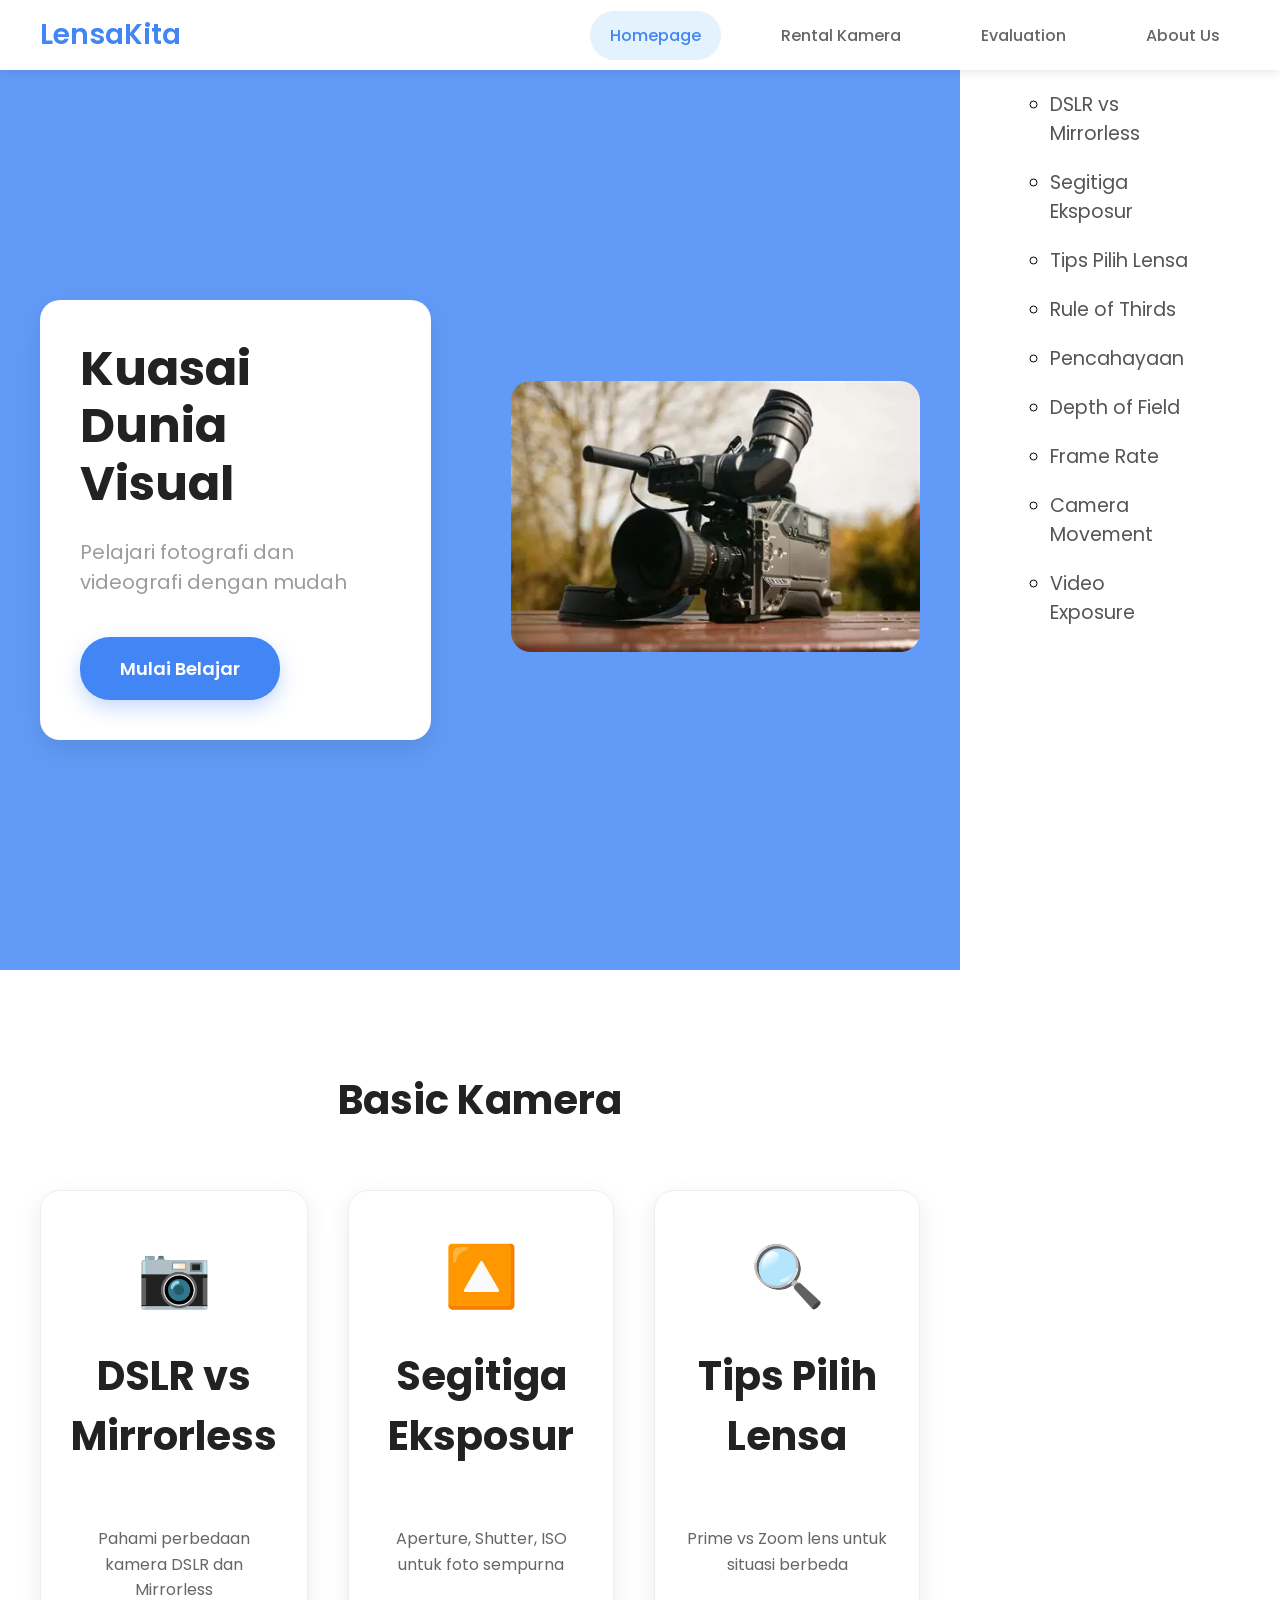
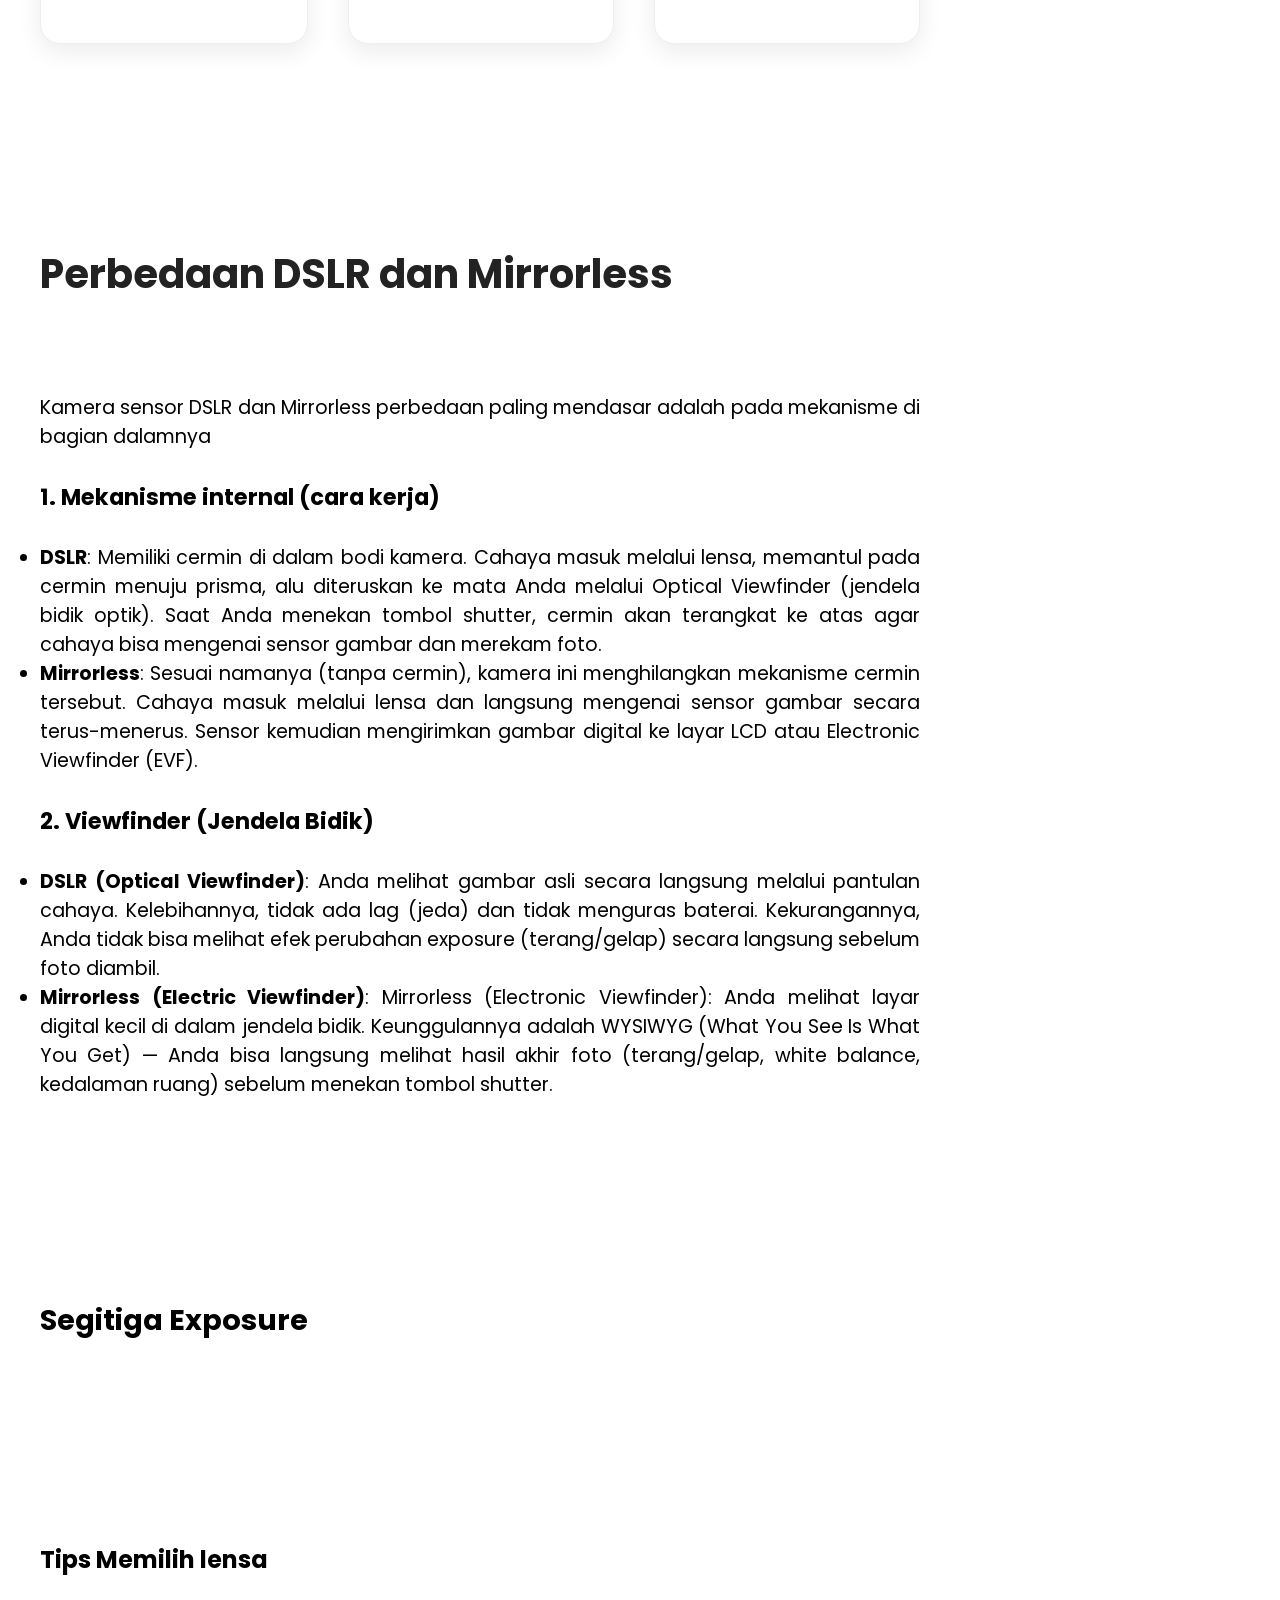
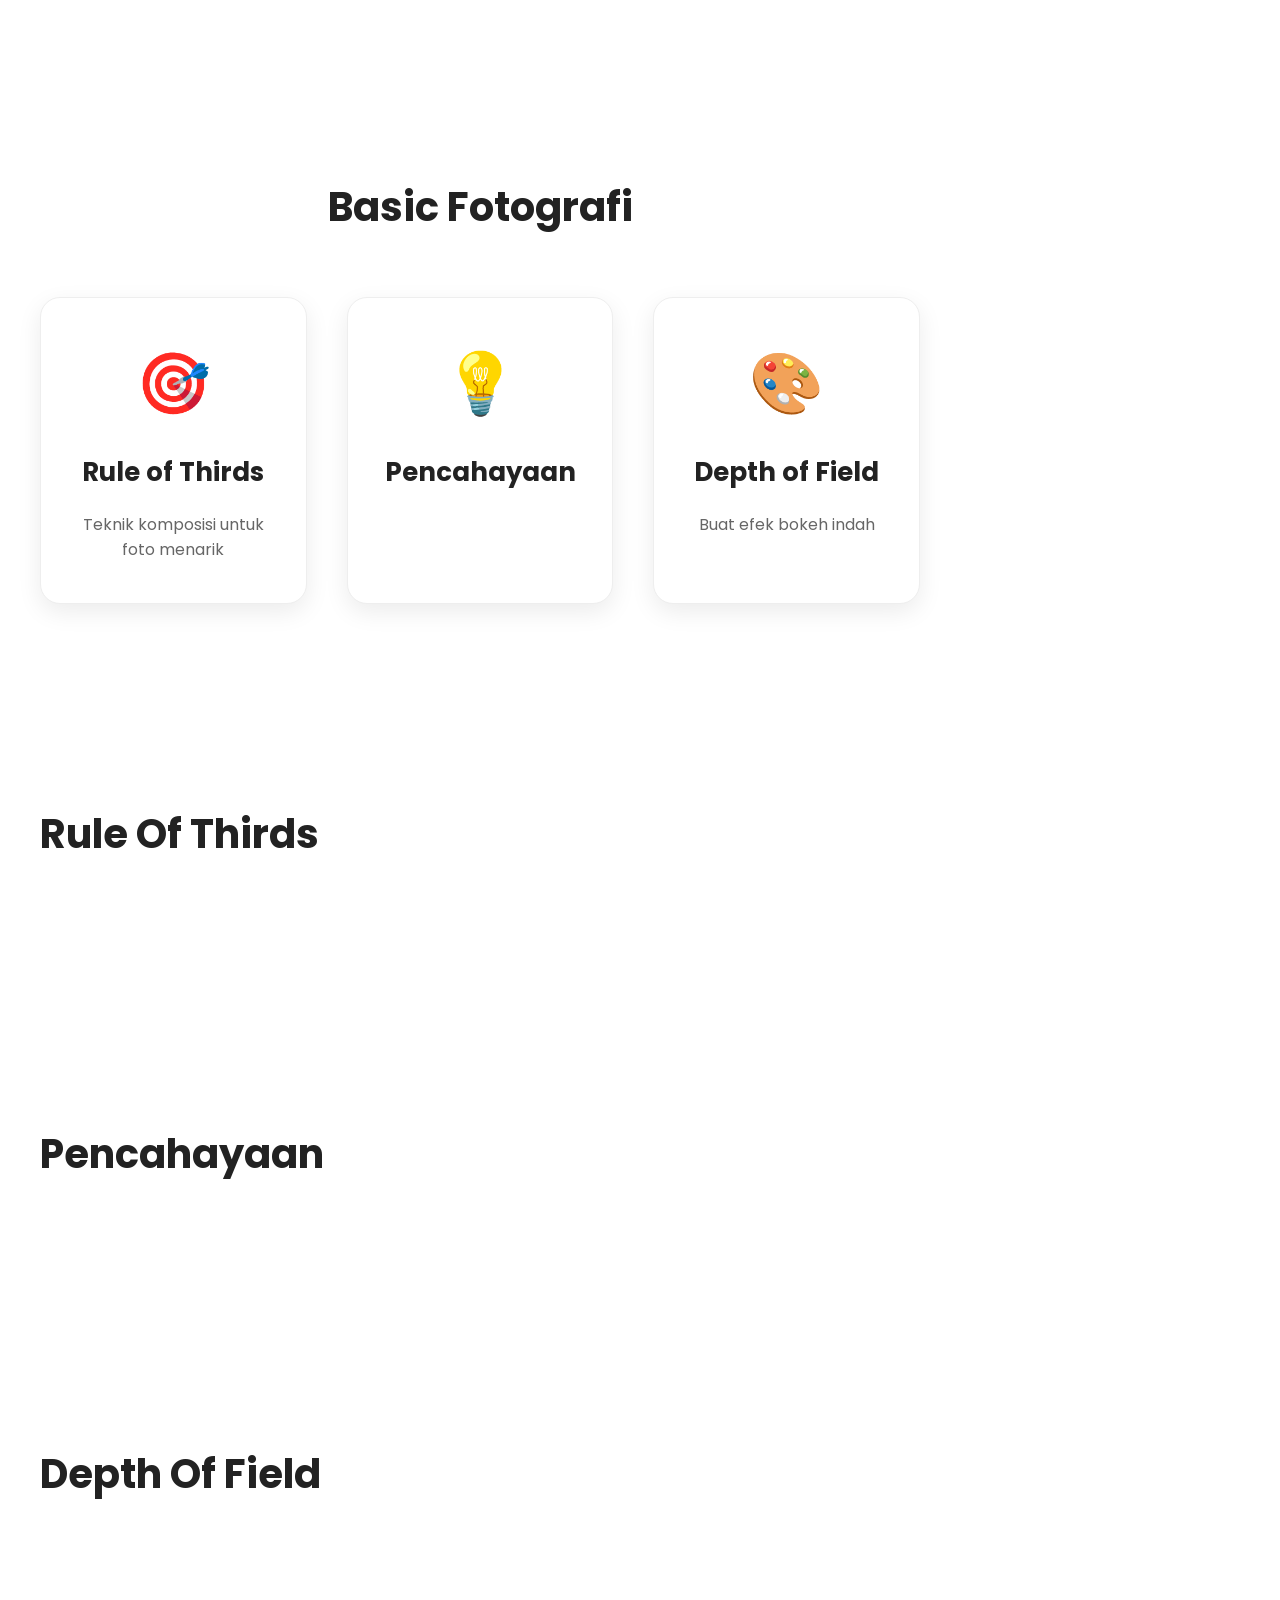
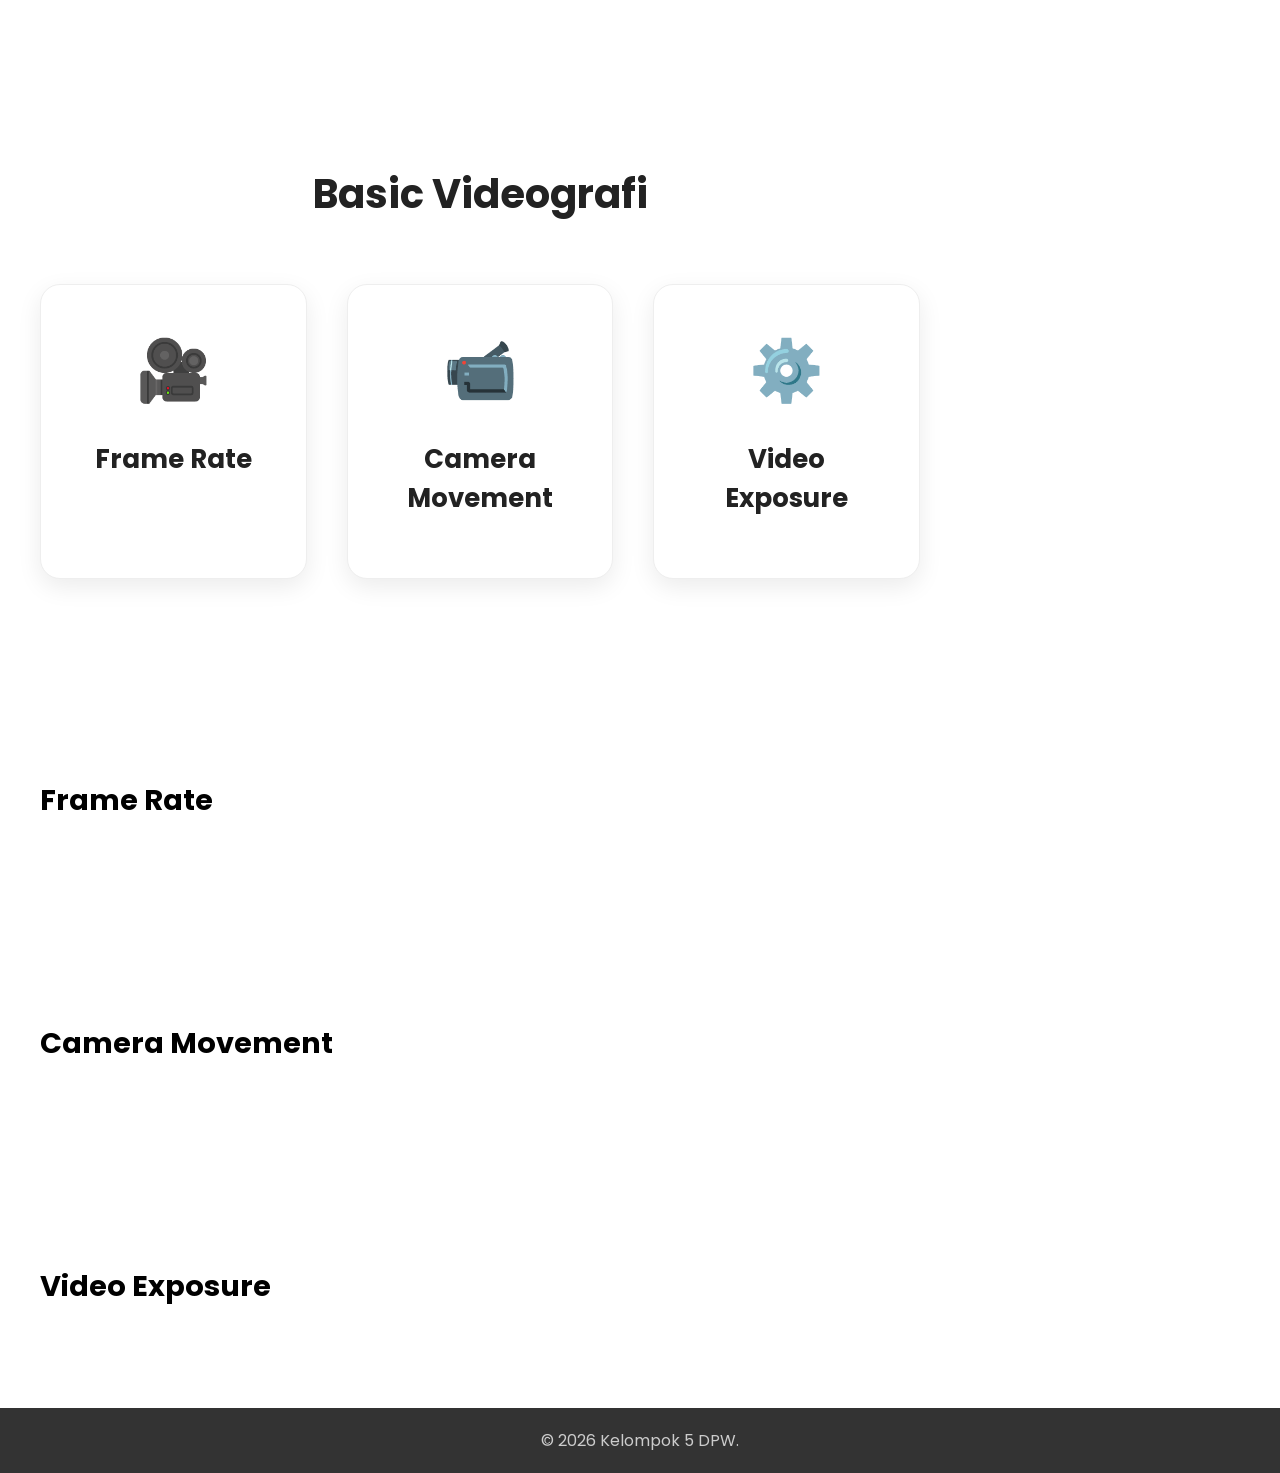
==== index.html @ 114342ab "(add)halaman 2 dan (style)pada halaman 3" ====
<!doctype html>
<html lang="id">
  <head>
    <meta charset="UTF-8" />
    <meta name="viewport" content="width=device-width, initial-scale=1.0" />
    <title>Visual Academy</title>
    <link rel="stylesheet" href="halaman 1.css" />
    <link
      href="https://fonts.googleapis.com/css2?family=Poppins:wght@300;400;500;600&display=swap"
      rel="stylesheet"
    />
  </head>
  <body>
    <!-- header dan menu -->
    <header class="headermenu">
      <div class="container">
        <div class="logo">LensaKita</div>
        <nav class="nav">
          <a href="index.html" class="nav-link active">Homepage</a>
          <a href="rentalpage.html" class="nav-link">Rental Kamera</a>
          <a href="evalpage.html" class="nav-link">Evaluation</a>
          <a href="aboutus.html" class="nav-link">About Us</a>
        </nav>
      </div>
    </header>

    <!-- sidebar section -->
    <div class="sidebar-fixed">
      <ul class="sidebar-links">
        <li><a href="#penjelasan1">DSLR vs Mirrorless</a></li>
        <li><a href="#penjelasan2">Segitiga Eksposur</a></li>
        <li><a href="#penjelasan3">Tips Pilih Lensa</a></li>
        <li><a href="#penjelasan4">Rule of Thirds</a></li>
        <li><a href="#penjelasan5">Pencahayaan</a></li>
        <li><a href="#penjelasan6">Depth of Field</a></li>
        <li><a href="#penjelasan7">Frame Rate</a></li>
        <li><a href="#penjelasan8">Camera Movement</a></li>
        <li><a href="#penjelasan9">Video Exposure</a></li>
      </ul>
    </div>
    <div class="wrapper">
      
      <!-- judul Section -->
      <section class="judul light-bg">
        <div class="container">
          <div class="judul-box">
            <h1>Kuasai Dunia Visual</h1>
            <p>Pelajari fotografi dan videografi dengan mudah</p>
            <a href="#" class="button">Mulai Belajar</a>
          </div>
          <div class="judul-image">
            <img
              src="./assets/camera1.png"
              alt="Ilustastrasi Kamera LensaKita"
            />
          </div>
        </div>
      </section>

      <!-- section content kamera -->
      <section class="content">
        <div class="container">
          <h2>Basic Kamera</h2>
          <div class="cards">
            <a href="#penjelasan1" class="card card-link">
              <div class="icon">📷</div>
              <h2>DSLR vs Mirrorless</h2>
              <p>Pahami perbedaan kamera DSLR dan Mirrorless</p>
            </a>
            <a href="#penjelasan2" class="card card-link">
              <div class="icon">🔼</div>
              <h2>Segitiga Eksposur</h2>
              <p>Aperture, Shutter, ISO untuk foto sempurna</p>
            </a>
            <a href="#penjelasan3" class="card card-link">
              <div class="icon">🔍</div>
              <h2>Tips Pilih Lensa</h2>
              <p>Prime vs Zoom lens untuk situasi berbeda</p>
            </a>
          </div>
        </div>
      </section>

      <!-- section content penjelasan basic kamera -->
      <section id="penjelasan1" class="content">
        <div class="container">
          <div class="explain">
            <h2>Perbedaan DSLR dan Mirrorless</h2>
            <br />
            <p>
              Kamera sensor DSLR dan Mirrorless perbedaan paling mendasar adalah
              pada mekanisme di bagian dalamnya
            </p>
            <br />
            <h3>1. Mekanisme internal (cara kerja)</h3>
            <br />
            <ul>
              <li>
                <b>DSLR</b>: Memiliki cermin di dalam bodi kamera. Cahaya masuk
                melalui lensa, memantul pada cermin menuju prisma, alu
                diteruskan ke mata Anda melalui Optical Viewfinder (jendela
                bidik optik). Saat Anda menekan tombol shutter, cermin akan
                terangkat ke atas agar cahaya bisa mengenai sensor gambar dan
                merekam foto.
              </li>
              <li>
                <b>Mirrorless</b>: Sesuai namanya (tanpa cermin), kamera ini
                menghilangkan mekanisme cermin tersebut. Cahaya masuk melalui
                lensa dan langsung mengenai sensor gambar secara terus-menerus.
                Sensor kemudian mengirimkan gambar digital ke layar LCD atau
                Electronic Viewfinder (EVF).
              </li>
            </ul>
            <br />
            <h3>2. Viewfinder (Jendela Bidik)</h3>
            <br />
            <ul>
              <li>
                <b>DSLR (Optical Viewfinder)</b>: Anda melihat gambar asli
                secara langsung melalui pantulan cahaya. Kelebihannya, tidak ada
                lag (jeda) dan tidak menguras baterai. Kekurangannya, Anda tidak
                bisa melihat efek perubahan exposure (terang/gelap) secara
                langsung sebelum foto diambil.
              </li>
              <li>
                <b>Mirrorless (Electric Viewfinder)</b>: Mirrorless (Electronic
                Viewfinder): Anda melihat layar digital kecil di dalam jendela
                bidik. Keunggulannya adalah WYSIWYG (What You See Is What You
                Get) — Anda bisa langsung melihat hasil akhir foto
                (terang/gelap, white balance, kedalaman ruang) sebelum menekan
                tombol shutter.
              </li>
            </ul>
          </div>
        </div>
      </section>

      <!-- section content penjelasan segitiga exposure -->
      <section id="penjelasan2" class="content">
        <div class="container">
          <div class="explain">
            <h1>Segitiga Exposure</h1>
          </div>
        </div>
      </section>

      <!-- section content tips memilih lensa -->
      <section id="penjelasan3" class="content">
        <div class="container">
          <h1>Tips Memilih lensa</h1>
        </div>
      </section>

      <!-- Fotografi Section -->
      <section class="content ligth-bg">
        <div class="container">
          <h2>Basic Fotografi</h2>
          <div class="cards">
            <a href="#penjelasan4" class="card card-link">
              <div class="icon">🎯</div>
              <h3>Rule of Thirds</h3>
              <p>Teknik komposisi untuk foto menarik</p>
            </a>
            <a href="#penjelasan5" class="card card-link">
              <div class="icon">💡</div>
              <h3>Pencahayaan</h3>
              <p></p>
            </a>
            <a href="#penjelasan6" class="card card-link">
              <div class="icon">🎨</div>
              <h3>Depth of Field</h3>
              <p>Buat efek bokeh indah</p>
            </a>
          </div>
        </div>
      </section>

      <!-- Penjalasan basic fotografi -->
      <section id="penjelasan4" class="content">
        <div class="container">
          <div class="explain">
            <h2>Rule Of Thirds</h2>
          </div>
        </div>
      </section>

      <section id="penjelasan5" class="content">
        <div class="container">
          <div class="explain">
            <h2>Pencahayaan</h2>
          </div>
        </div>
      </section>

      <section id="penjelasan6" class="content">
        <div class="container">
          <div class="explain">
            <h2>Depth Of Field</h2>
          </div>
        </div>
      </section>

      <!-- section content videografi -->
      <section class="content">
        <div class="container">
          <h2>Basic Videografi</h2>
          <div class="cards">
            <a href="#penjelasan7" class="card card-link">
              <div class="icon">🎥</div>
              <h3>Frame Rate</h3>
            </a>
            <a href="#penjelasan8" class="card card-link">
              <div class="icon">📹</div>
              <h3>Camera Movement</h3>
            </a>
            <a href="#penjelasan9" class="card card-link">
              <div class="icon">⚙️</div>
              <h3>Video Exposure</h3>
            </a>
          </div>
        </div>
      </section>

      <!-- section content penjelasan basic videografi -->
      <section id="penjelasan7" class="content">
        <div class="container">
          <div class="explain">
            <h1>Frame Rate</h1>
          </div>
        </div>
      </section>

      <section id="penjelasan8" class="content">
        <div class="container">
          <div class="explain">
            <h1>Camera Movement</h1>
          </div>
        </div>
      </section>

      <section id="penjelasan9" class="content">
        <div class="container">
          <div class="explain">
            <h1>Video Exposure</h1>
          </div>
        </div>
      </section>
    </div>

    <!-- Footer -->
    <footer class="footer">
      <div class="container">
        <p>© 2026 Kelompok 5 DPW.</p>
      </div>
    </footer>
    <script src="script.js"></script>
  </body>
</html>
---- halaman 1.css ----
/* Reset Dasar */
* {
  margin: 0;
  padding: 0;
  box-sizing: border-box;
}

html {
  scroll-behavior: smooth;
}

body {
  font-family: "Poppins", sans-serif;
}

.wrapper {
  width: 75%;
  margin-top: 70px;
}

/* Container - FIXED 1200px */
.container {
  margin: 0 auto;
  padding: 0 40px;
}

.light-bg {
  background-color: #629bf7;
}

/* Header */
.headermenu {
  background: white;
  box-shadow: 0 2px 10px rgba(0, 0, 0, 0.1);
  position: fixed;
  width: 100%;
  top: 0;
  z-index: 100;
}

.headermenu .container {
  display: flex;
  justify-content: space-between;
  align-items: center;
  padding: 20px 40px;
  height: 70px;
}

.logo {
  font-size: 28px;
  font-weight: 600;
  color: #4285f4;
}

.nav {
  display: flex;
  gap: 40px;
}

.nav-link {
  text-decoration: none;
  color: #666;
  font-weight: 500;
  padding: 12px 20px;
  border-radius: 25px;
  font-size: 16px;
}

.nav-link:hover,
.nav-link.active {
  background: #e3f2fd;
  color: #4285f4;
}

/* Sidebar Section */
.sidebar-fixed {
  position: fixed; /* Kunci utama: tidak bergerak saat scroll */
  width: 25%;
  right: 0px;
  top: 0px;
  background: #ffffff;
  padding: 90px;
  /* z-index: 999; Agar selalu berada di atas konten lain */
}

.sidebar-links {
  list-style: circle;
  padding: 0;
  margin: right;
}

.sidebar-links li {
  margin-bottom: 20px;
  font-size: larger;
  text-align: left;
}

.sidebar-links a {
  text-decoration: none;
  color: #555;
  transition: all 0.3s ease;
  display: block;
}

.sidebar-links a:hover {
  color: #007bff; /* Warna berubah saat kursor di atasnya */
  transform: translateX(5px); /* Sedikit bergeser ke kanan saat di-hover */
}
S

/* Hero Section */
.judul {
  padding: 120px 0 100px;
  background: #e8f4fd;
  display: flex;
  align-items: center;
  height: 100vh;
}

.judul-image img {
  width: 100%;
  height: 100%;
  object-fit: cover;
  border-radius: 20px;
}

.judul .container {
  display: flex;
  gap: 80px;
  align-items: center;
  height: 100vh;
}

.judul-box {
  width: 50%;
  padding: 40px;
  background: white;
  border-radius: 20px;
  box-shadow: 0 10px 30px rgba(0, 0, 0, 0.1);
}

.judul-box h1 {
  font-size: 48px;
  margin-bottom: 25px;
  color: #222;
  line-height: 1.2;
}

.judul-box p {
  font-size: 20px;
  margin-bottom: 40px;
  color: #a09b9b;
}

.button {
  display: inline-block;
  background: #4285f4;
  color: white;
  padding: 18px 40px;
  text-decoration: none;
  border-radius: 30px;
  font-weight: 600;
  font-size: 18px;
  box-shadow: 0 8px 20px rgba(66, 133, 244, 0.3);
  transition: all 0.3s;
}

.button:hover {
  /* transform: translateY(-3px); */
  box-shadow: 0 12px 30px rgba(66, 133, 244, 0.4);
}

/* Sections */
.content {
  padding: 100px 0;
}

.content h2 {
  text-align: center;
  font-size: 40px;
  margin-bottom: 60px;
  color: #222;
}

/* Cards - Fixed 3 Columns */
.cards {
  display: flex;
  gap: 40px;
  justify-content: center;
}

.card {
  flex: 1;
  max-width: 350px;
  background: white;
  padding: 40px 30px;
  border-radius: 20px;
  text-align: center;
  box-shadow: 0 8px 25px rgba(0, 0, 0, 0.08);
  transition:
    all 0,
    3s;
  border: 1px solid #eee;
}

.card-link {
  text-decoration: none;
  color: inherit;
  display: block;
}

.explain {
  font-size: larger;
  text-align: justify;
}

.explain h2 {
  text-align: left;
}

.card:hover {
  transform: translateY(-15px);
  box-shadow: 0 20px 50px rgba(0, 0, 0, 0.15);
}

.icon {
  font-size: 60px;
  margin-bottom: 25px;
}

.card h3 {
  font-size: 26px;
  margin-bottom: 20px;
  color: #222;
}

.card p {
  color: #666;
  font-size: 16px;
  line-height: 1.6;
}

/* Footer */
.footer {
  position: relative;
  background: #333;
  color: white;
  text-align: center;
  padding: 20px 0;
  z-index: 1100;
}

.footer p {
  font-size: 16px;
  color: #ccc;
}

/* Section Content Evaluasi */
/* Untuk mengatur container eval */
div.content-eval {
  box-shadow: 0 10px 18px rgba(0, 0, 0, 0.5);
  padding: 50px;
}
/* Untuk mengatur h1 */
div.content-eval h1 {
  text-align: center;
  font-weight: bold;
  font-size: 50px;
  margin-bottom: 50px;
}
/* Untuk mengatur table */
div.content-eval table {
  box-shadow: 0 10px 18px rgba(0, 0, 0, 0.5);
  width: 100%;
  border-collapse: collapse;
  border: 1px solid orange;
  text-align: center;
  margin-bottom: 20px;
}
/* Untuk mengatur th td table */
div.content-eval th,
td {
  border: 5px solid #000000;
  padding: 10px;
}
/* Untuk mengatur th table */
div.content-eval th {
  background-color: #b4b4b3;
}

/* rental */
.content-form {
  background-color: #ffffff; /* Kotak Form Putih */
  padding: 40px 50px;
  border-radius: 10px;
  box-shadow: 0 4px 15px rgba(0, 0, 0, 0.08); /* Efek bayangan kotak */
  margin: 0 auto 30px auto;
  width: 80%;
}

.headForm {
  font-size: 22px;
  font-weight: 700;
  margin-bottom: 30px;
  text-align: center;
  color: #000;
}

.input-section {
  margin-bottom: 20px;
  display: flex;
  flex-direction: column; /* Label di atas, Input di bawah */
}

.label-section {
  font-size: 16px;
  margin-bottom: 8px;
  color: #333;
}

.required-color {
  color: red; /* Bintang merah */
}

.input-box,
.selector {
  width: 100%;
  padding: 12px 15px;
  font-size: 15px;
  border: 1px solid #999;
  border-radius: 5px;
  box-sizing: border-box;
  font-family: "Poppins", sans-serif;
  outline: none;
}

.input-box:focus,
.selector:focus {
  border-color: #007bff;
}

.radio-group {
  display: flex;
  gap: 20px;
  align-items: center;
  margin-top: 5px;
}

.radio-group label {
  font-size: 15px;
  color: #333;
}

#submit-button {
  width: 100%;
  padding: 15px;
  background-color: #ffffff;
  color: #000;
  border: 1px solid #999;
  font-size: 16px;
  font-weight: 600;
  border-radius: 5px;
  cursor: pointer;
  margin-top: 10px;
  transition: 0.3s;
}

#submit-button:hover {
  background-color: #f0f0f0;
}

.error-message {
  font-size: 13px;
  margin-top: 5px;
  margin-bottom: 0;
}

.hide {
  display: none;
}

/* Section Content About Us */
    /* Layout container content-aboutus */
    div.content-aboutus {
        /* width: 200%;
        max-width: 700px;
        background-color: white;
        box-shadow: 0 10px 18px rgba(0, 0, 0, 0.5);
        margin: 0 50px auto;
        background-color: #ffffff; /* Kotak Form Putih */
        border-radius: 10px;
        box-shadow: 0 4px 15px rgba(0, 0, 0, 0.08); /* Efek bayangan kotak */
        margin: 0 50px 0;
        width: 200%;
        padding: 32px 24px;
        max-width: 870px;
    }
    /* Untuk mengatur h1 pada content-aboutus */
    div.content-aboutus h1 {
        font-weight: bold;
        font-size: 50px;
        margin-bottom: 50px;
    }
    /* Untuk mengatur h2 pada content-aboutus */
    div.content-aboutus h2 {
        margin-top: 50px;
    }


    /* Identitas Mahasiswa */
        /* Untuk mengatur ul pada content-aboutus */
        div.content-aboutus ul {
            list-style-type: none;
        }
        /* Untuk mengatur h1 pada content-aboutus */
        div.content-aboutus li {
            background: #e4e4e4;
            margin: 15px;
            padding: 10px;
            border-radius: 10px;
            box-shadow: 0 10px 18px rgba(0, 0, 0, 0.5);
            padding: 20px;
        }


    /* Pembagian Pengerjaan */
        /* Untuk mengatur table pada content-aboutus */
        div.content-aboutus table {
            width: 100%;
            border-collapse: collapse;
            margin-top: 20px;
            box-shadow: 0 10px 18px rgba(0, 0, 0, 0.5);
            padding: 20px;
        }
        /* Untuk mengatur th, td pada content-aboutus */
        div.content-aboutus th, td {
            border: 5px solid #76ABAE;
            padding: 10px;
        }
        /* Untuk mengatur th pada content-aboutus */
        div.content-aboutus th {
            background-color: #B4B4B3;
            text-align: center;
        }
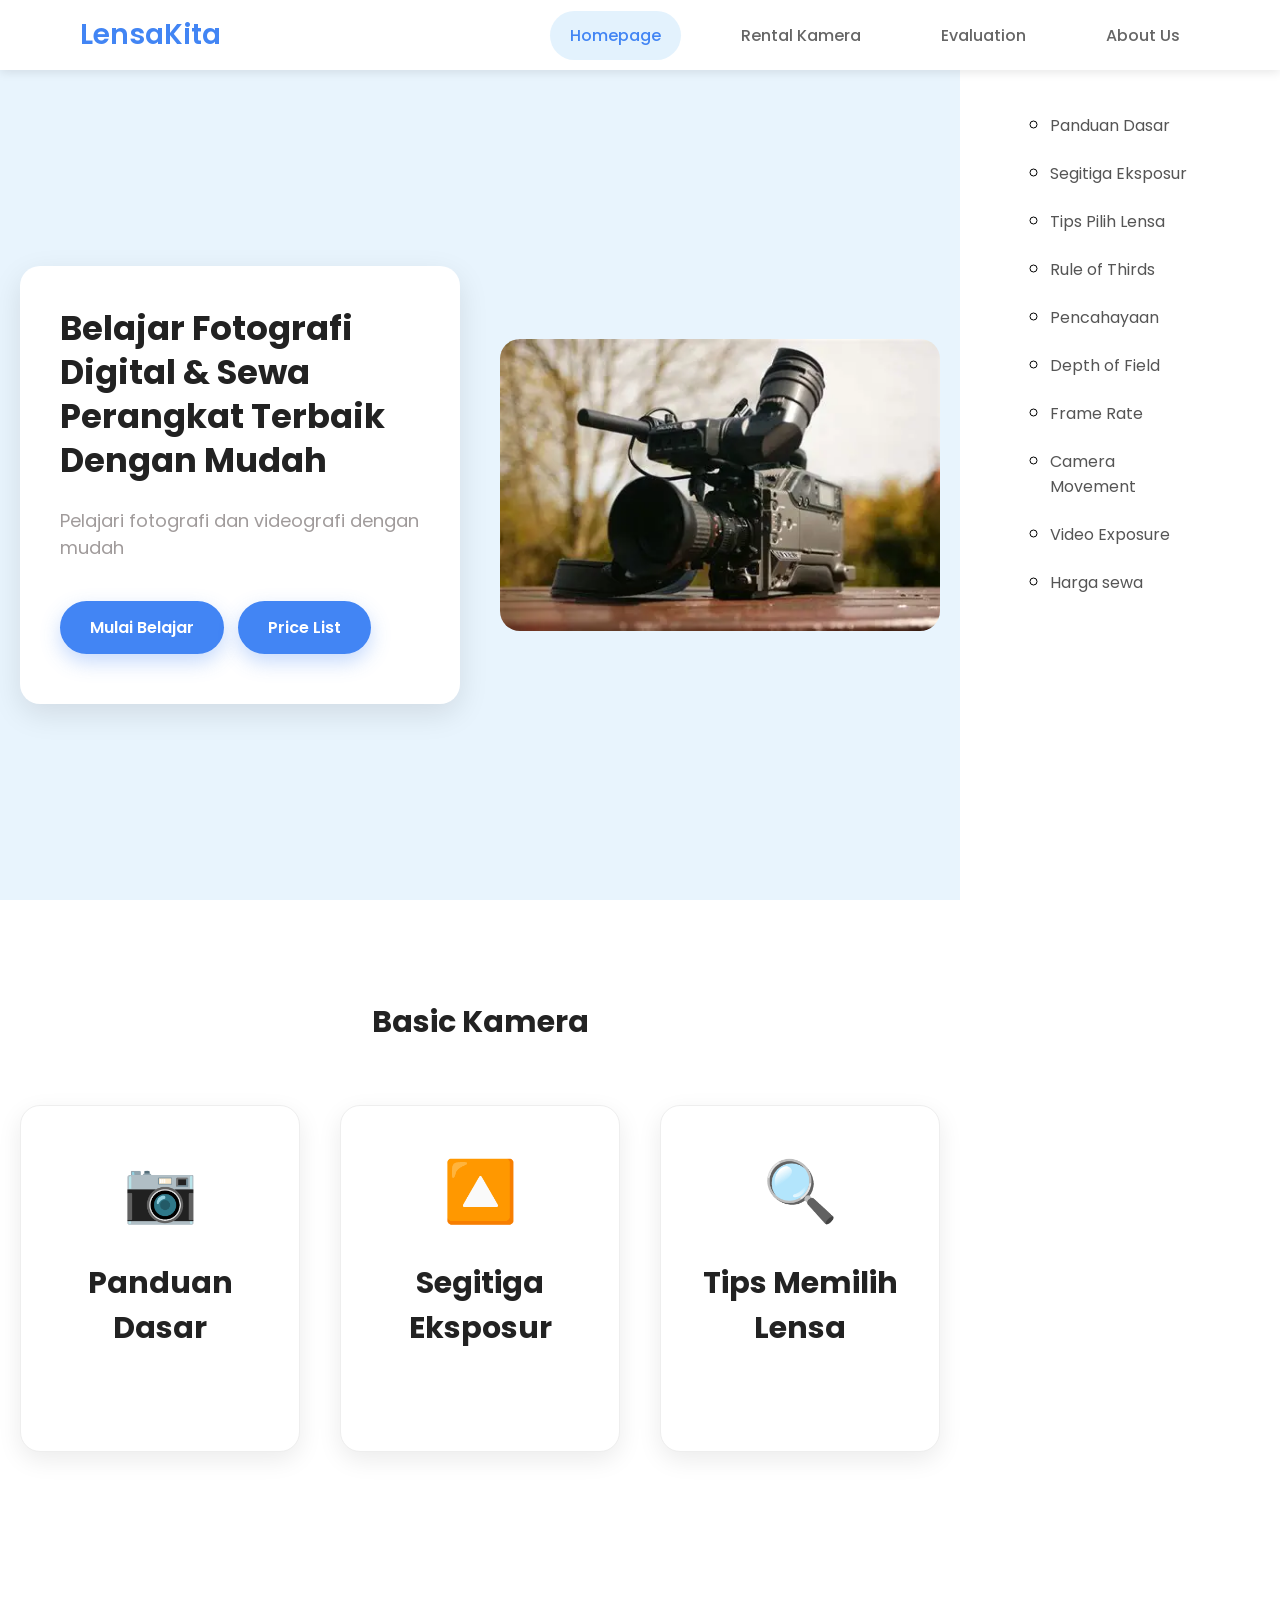
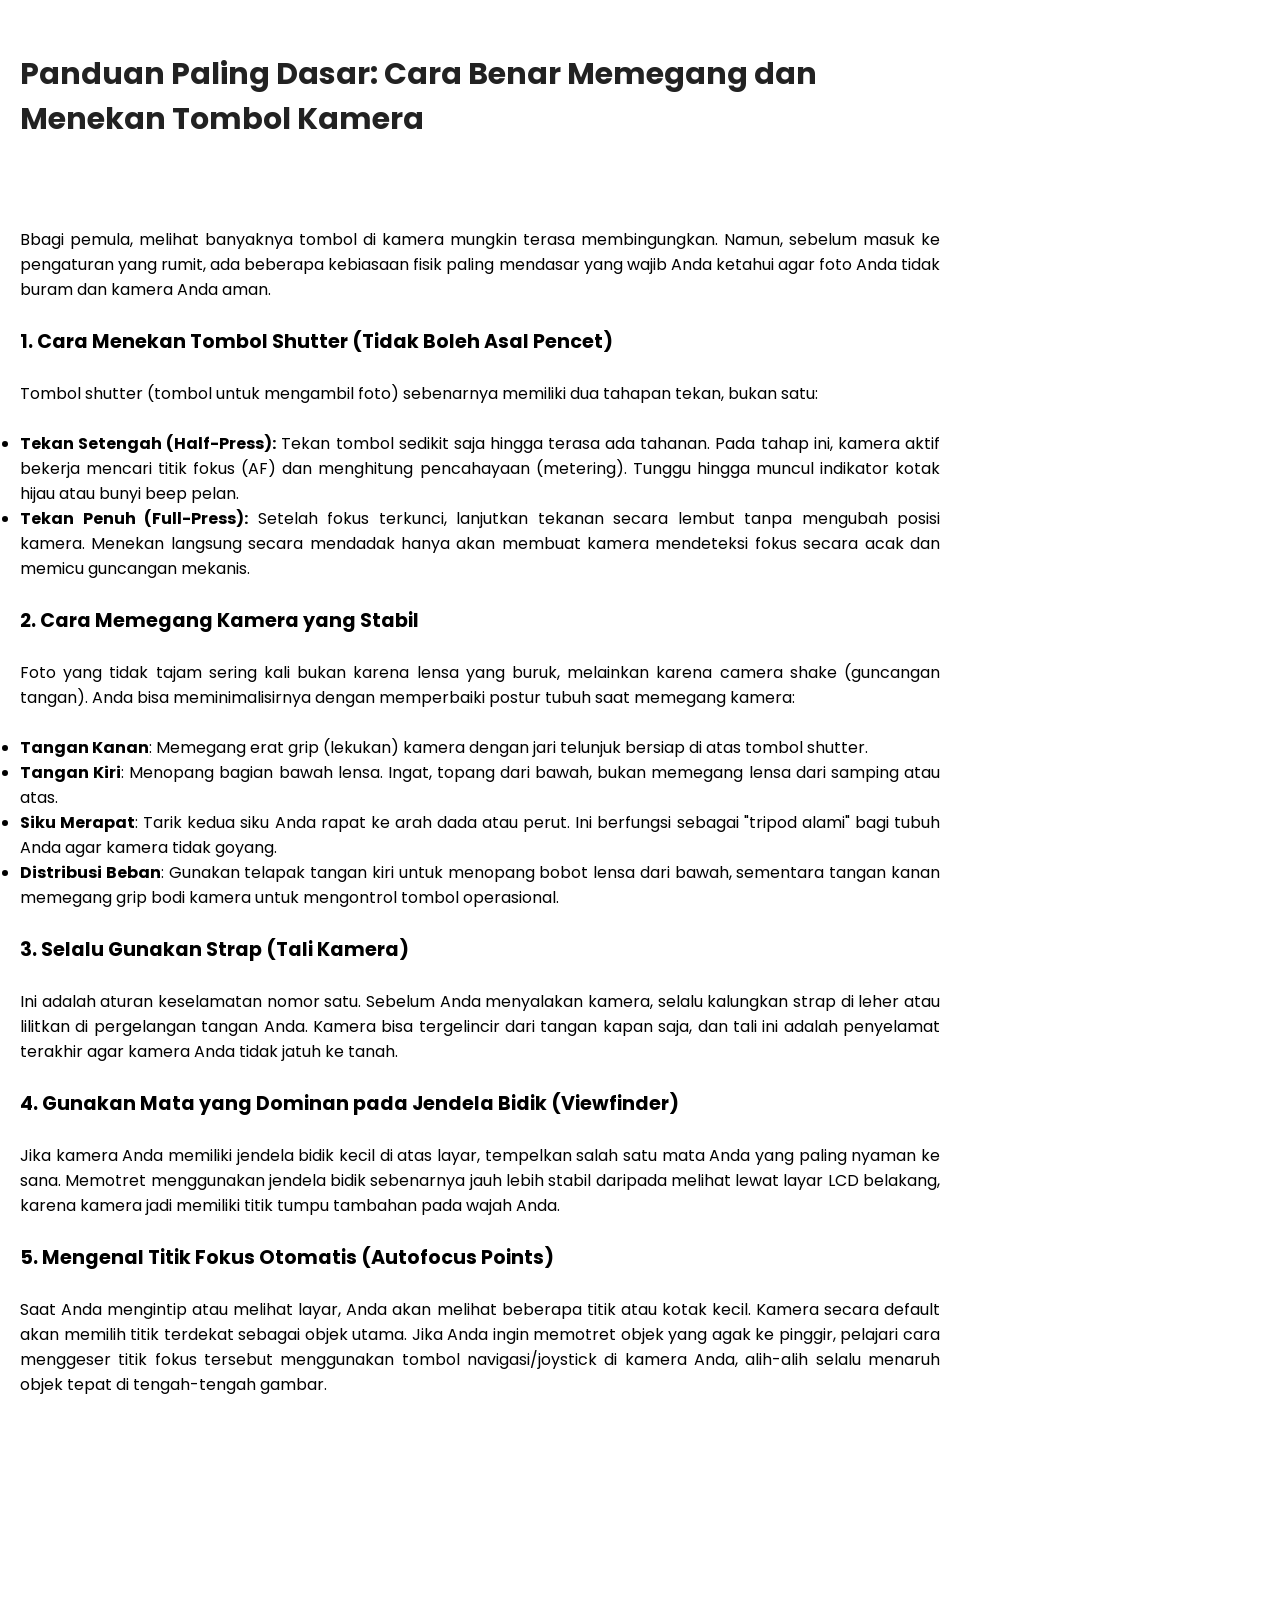
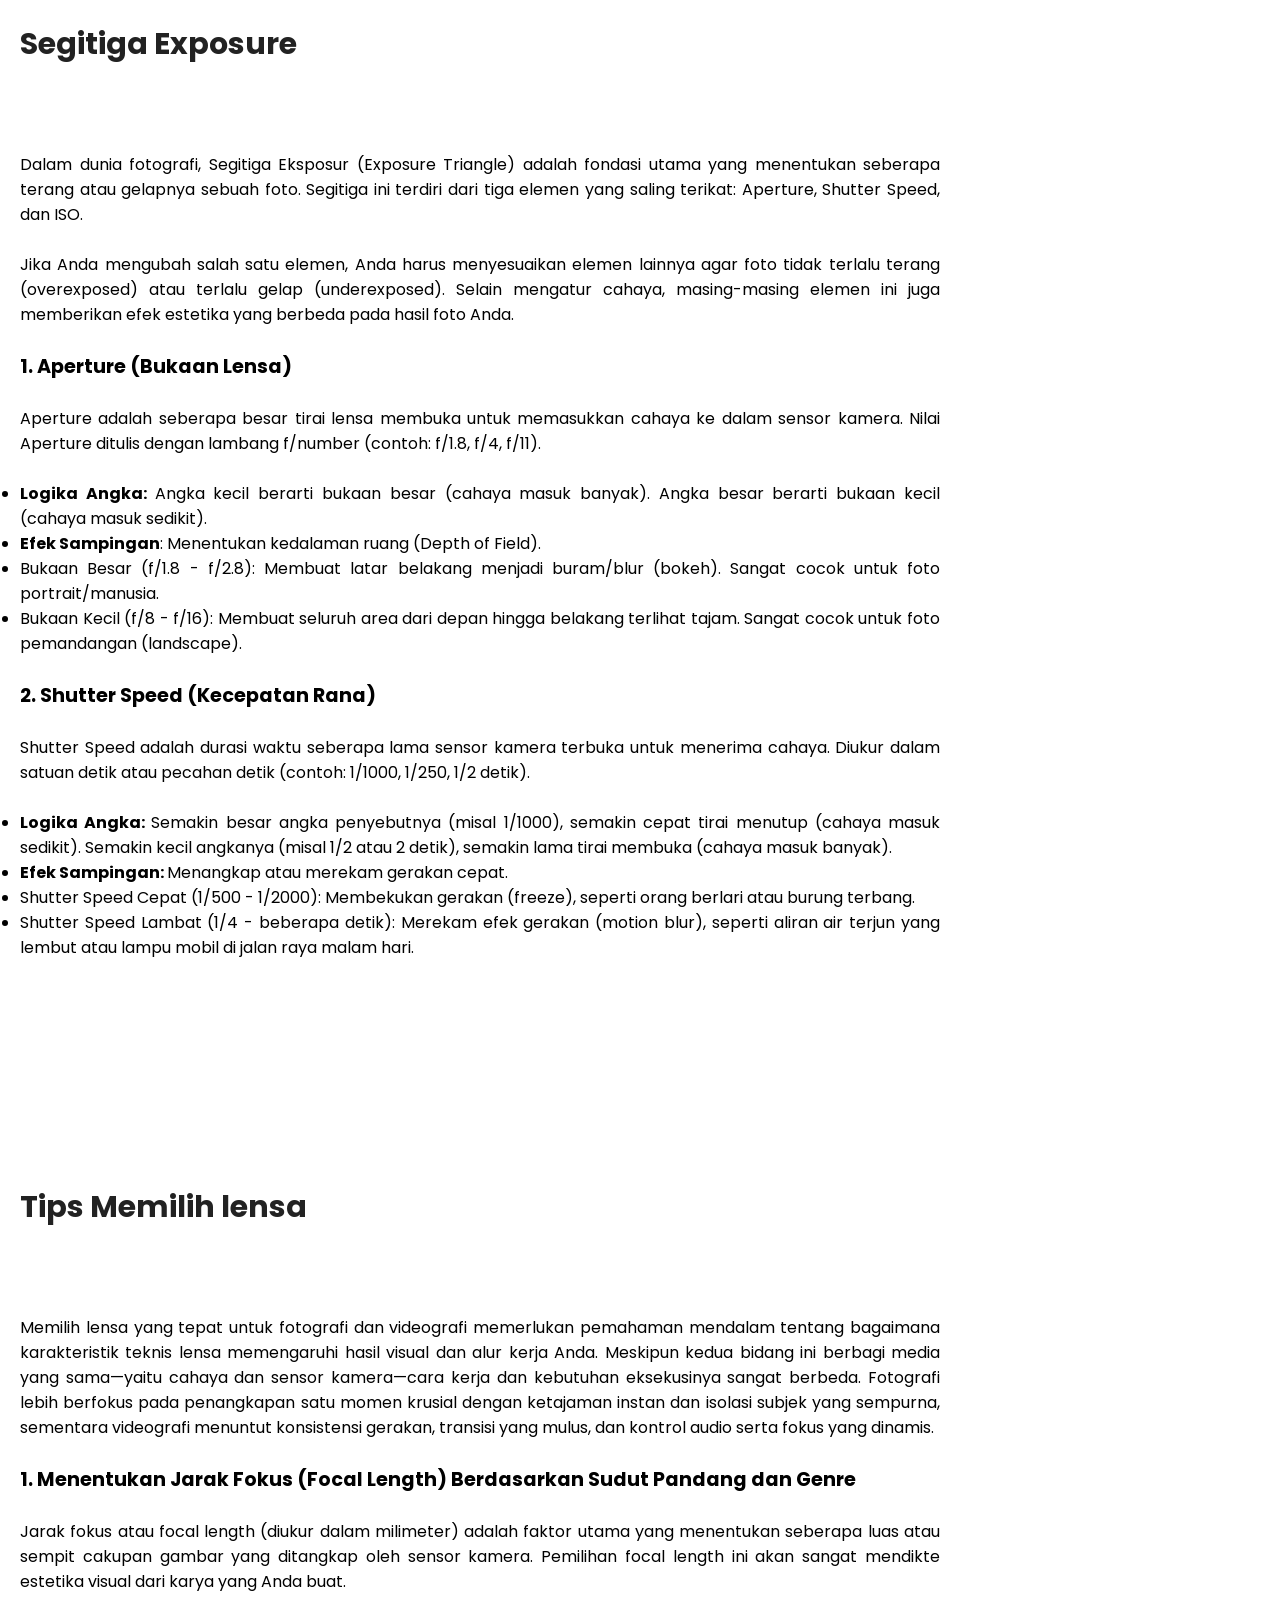
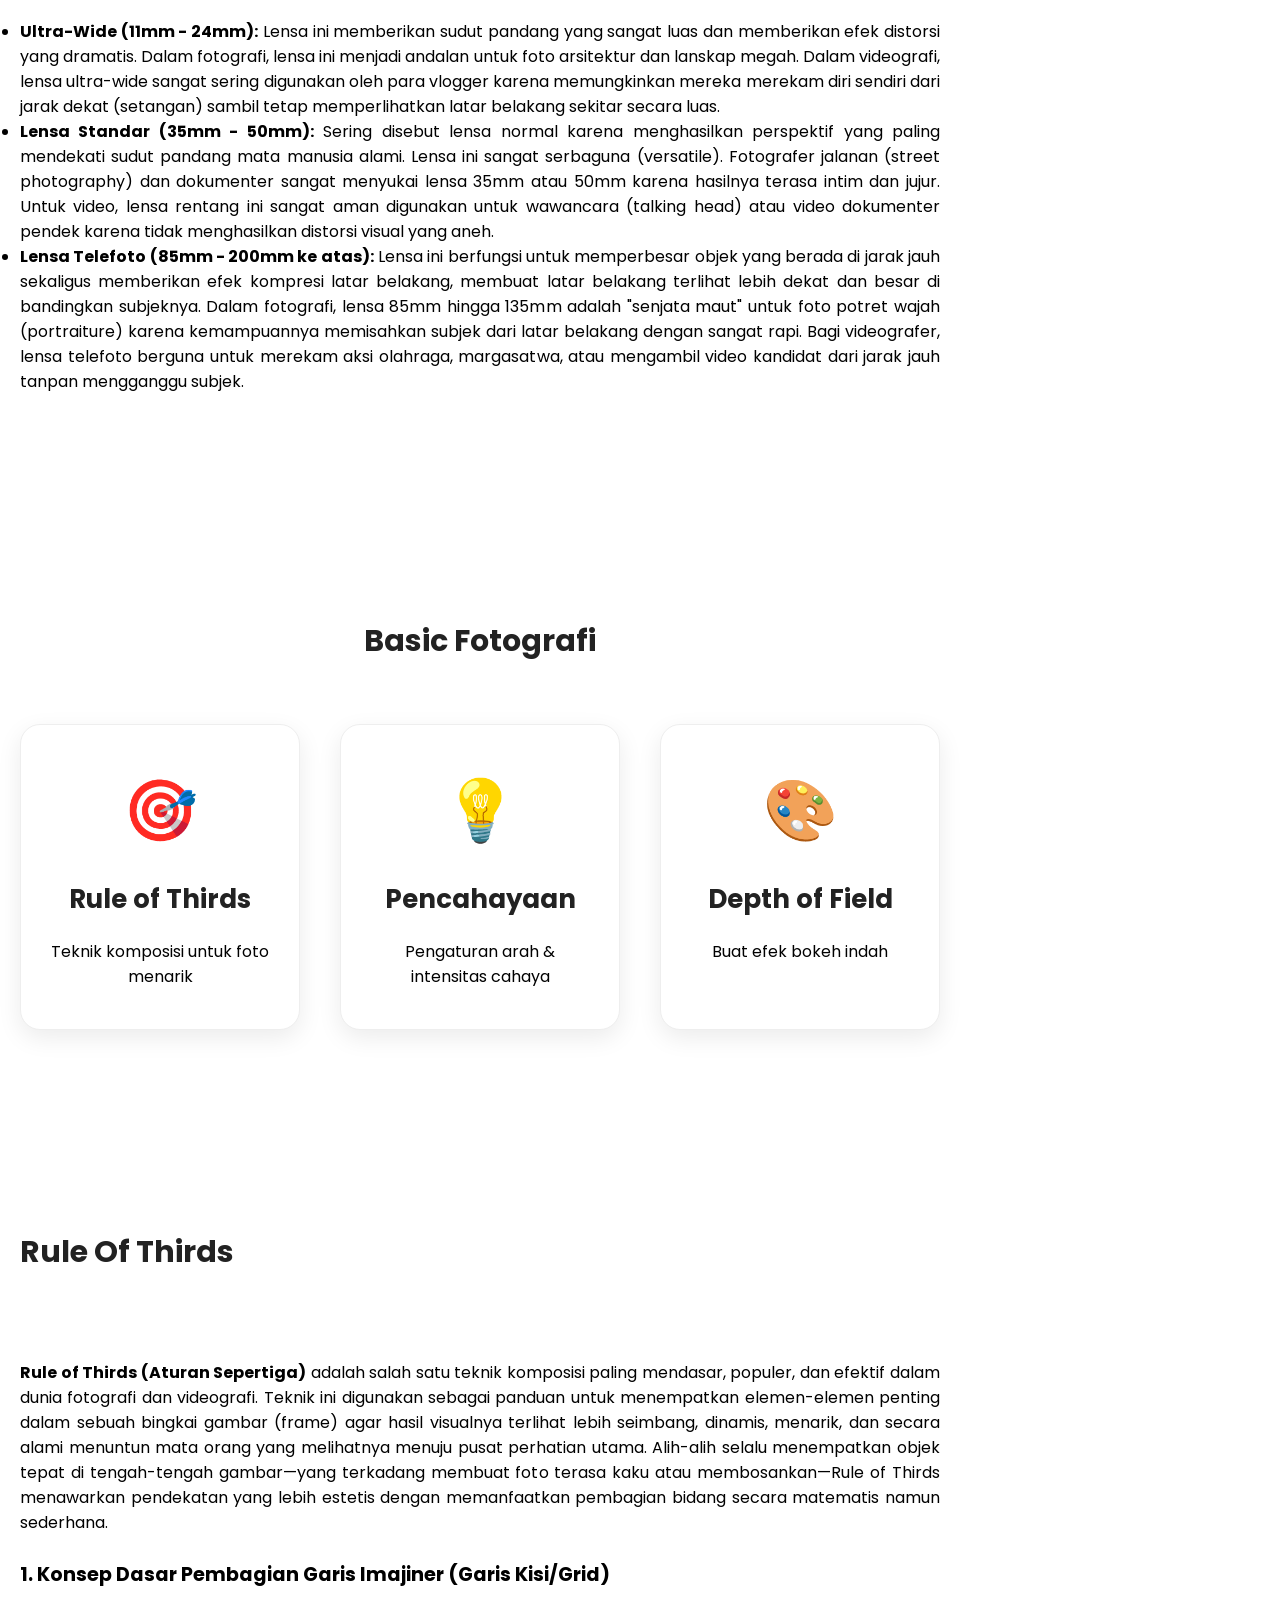
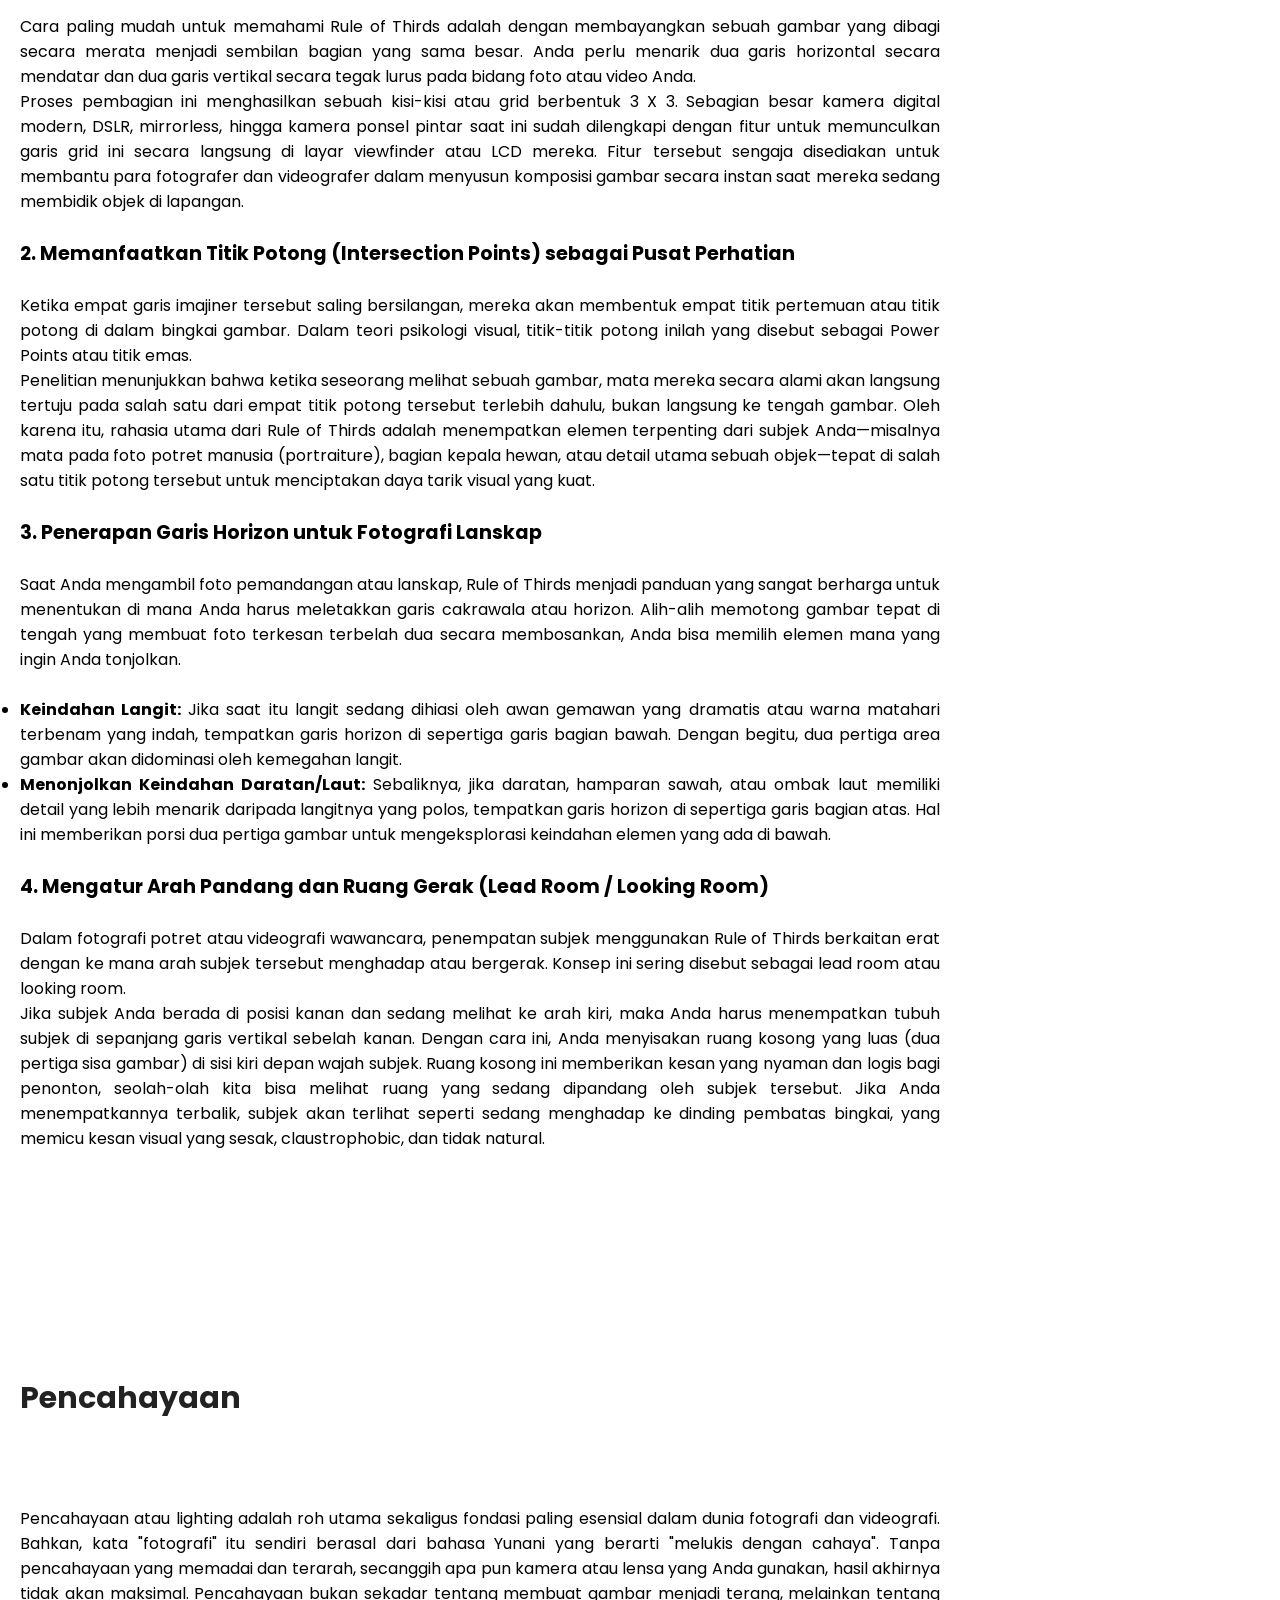
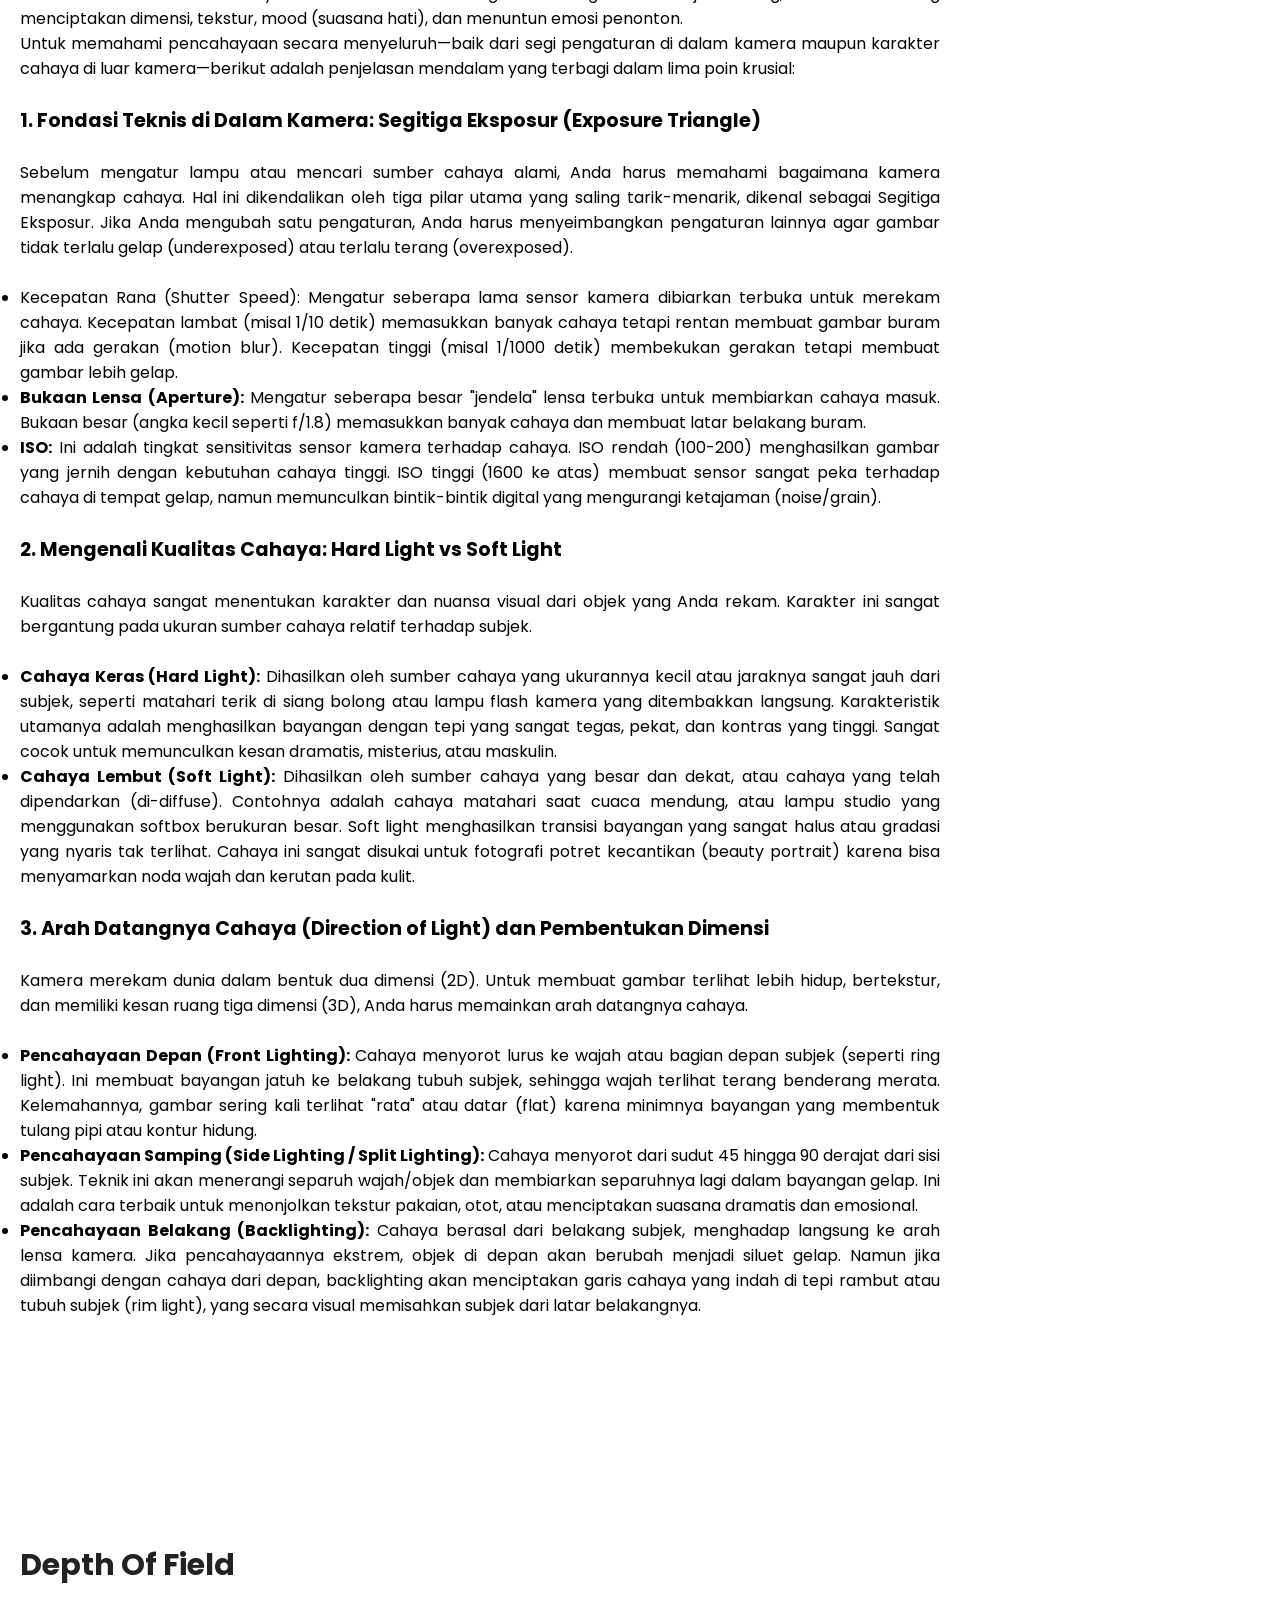
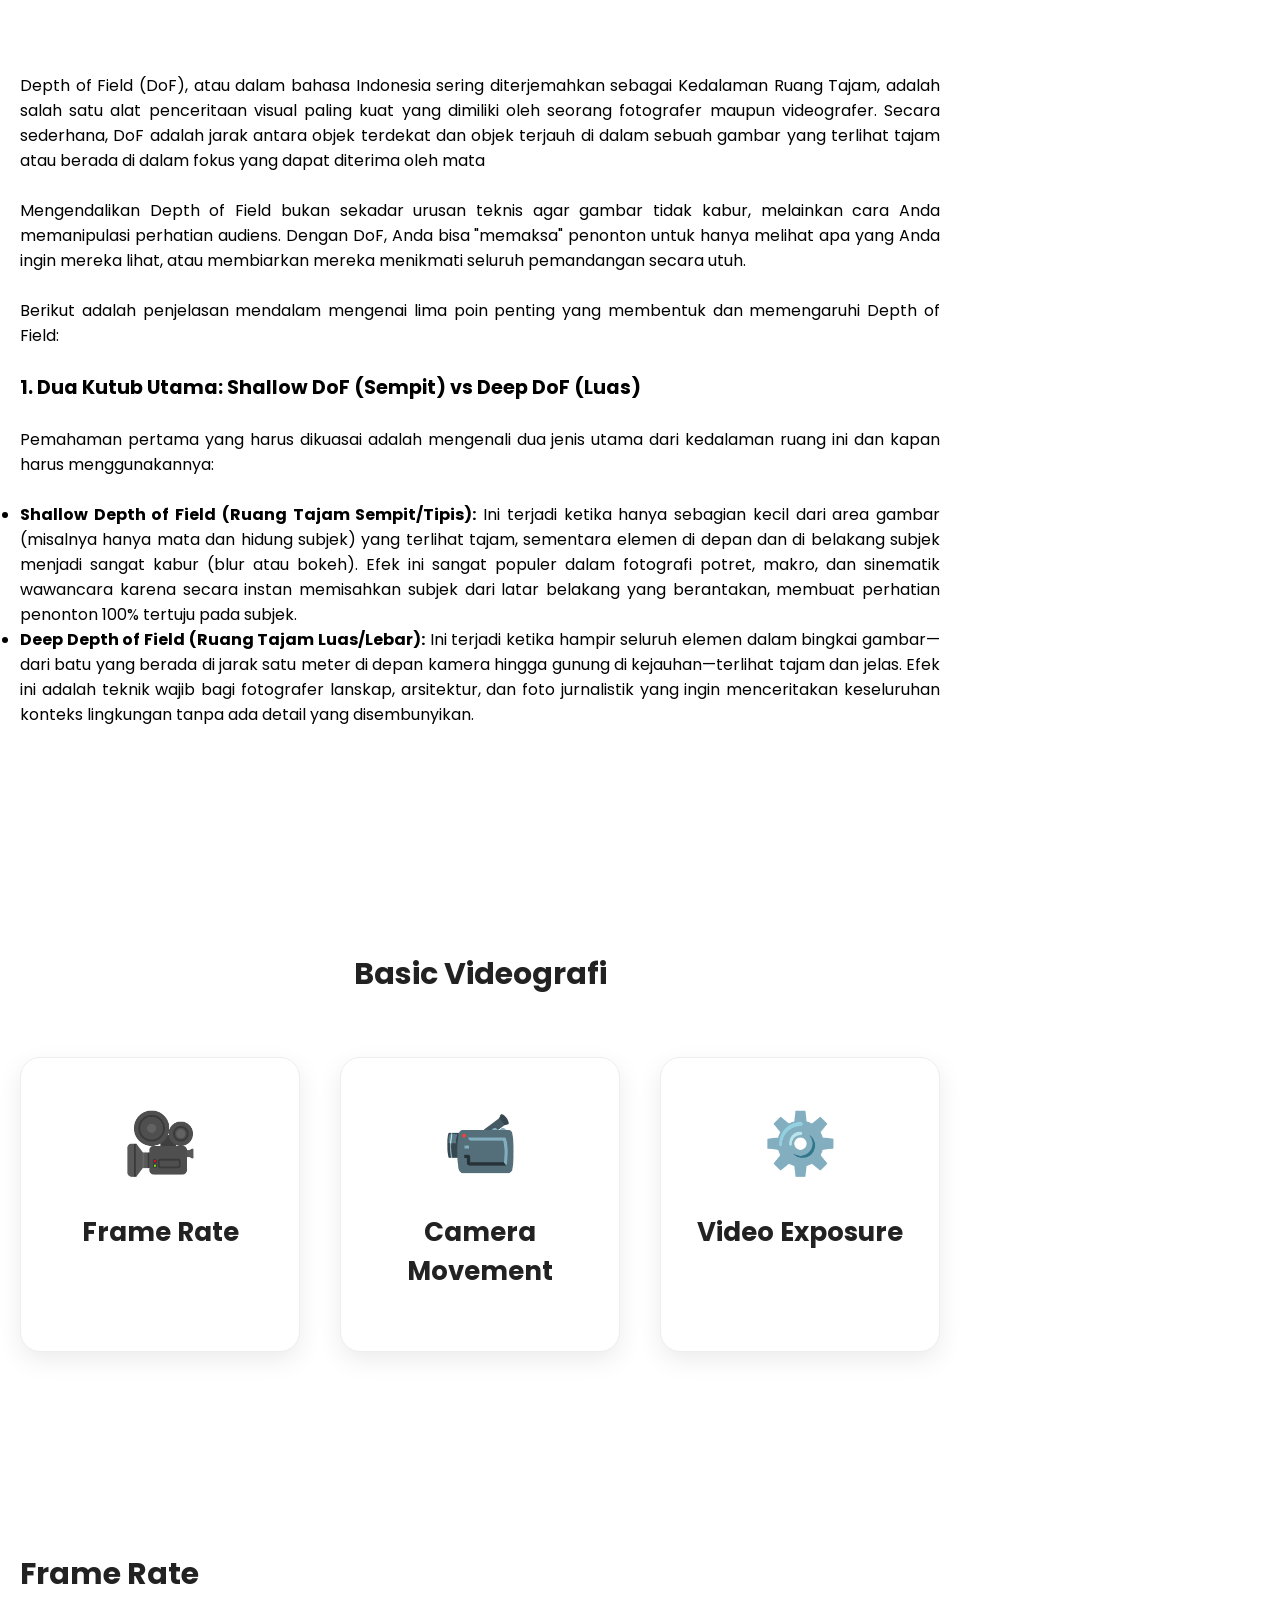
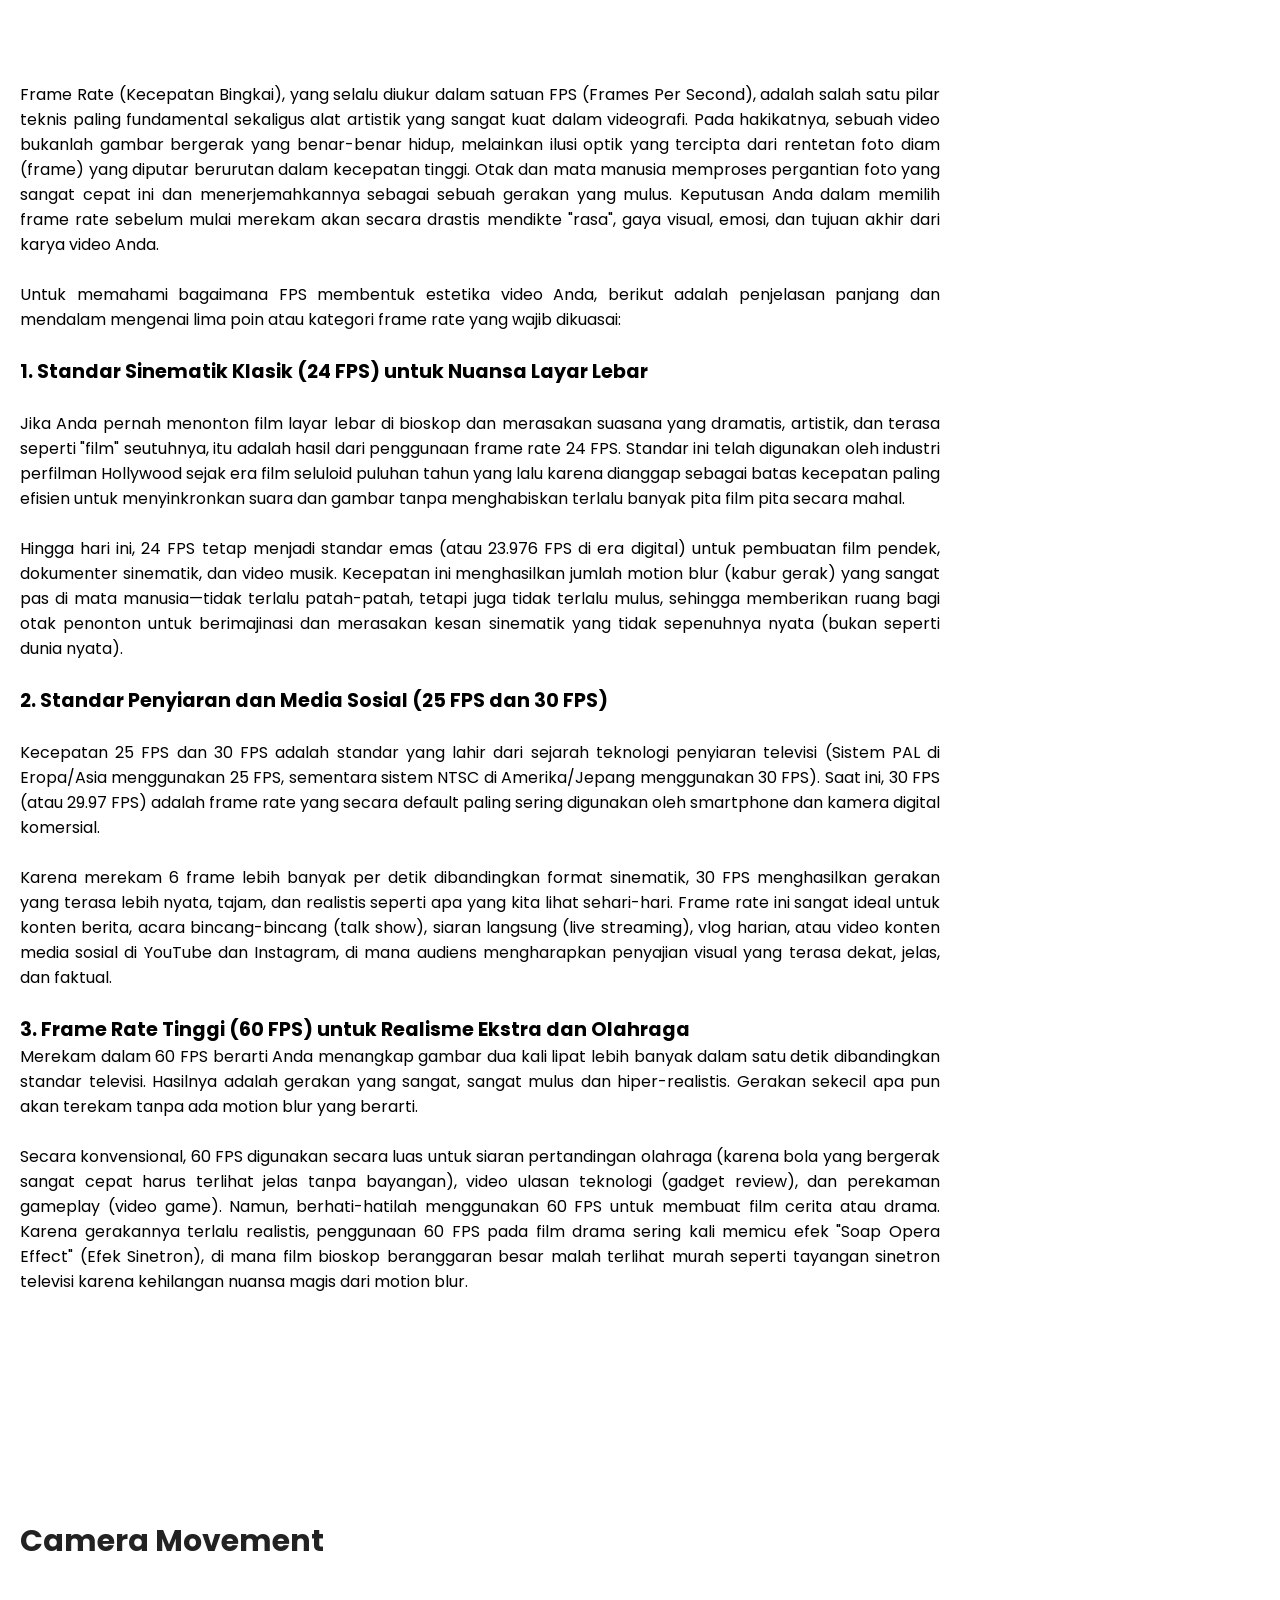
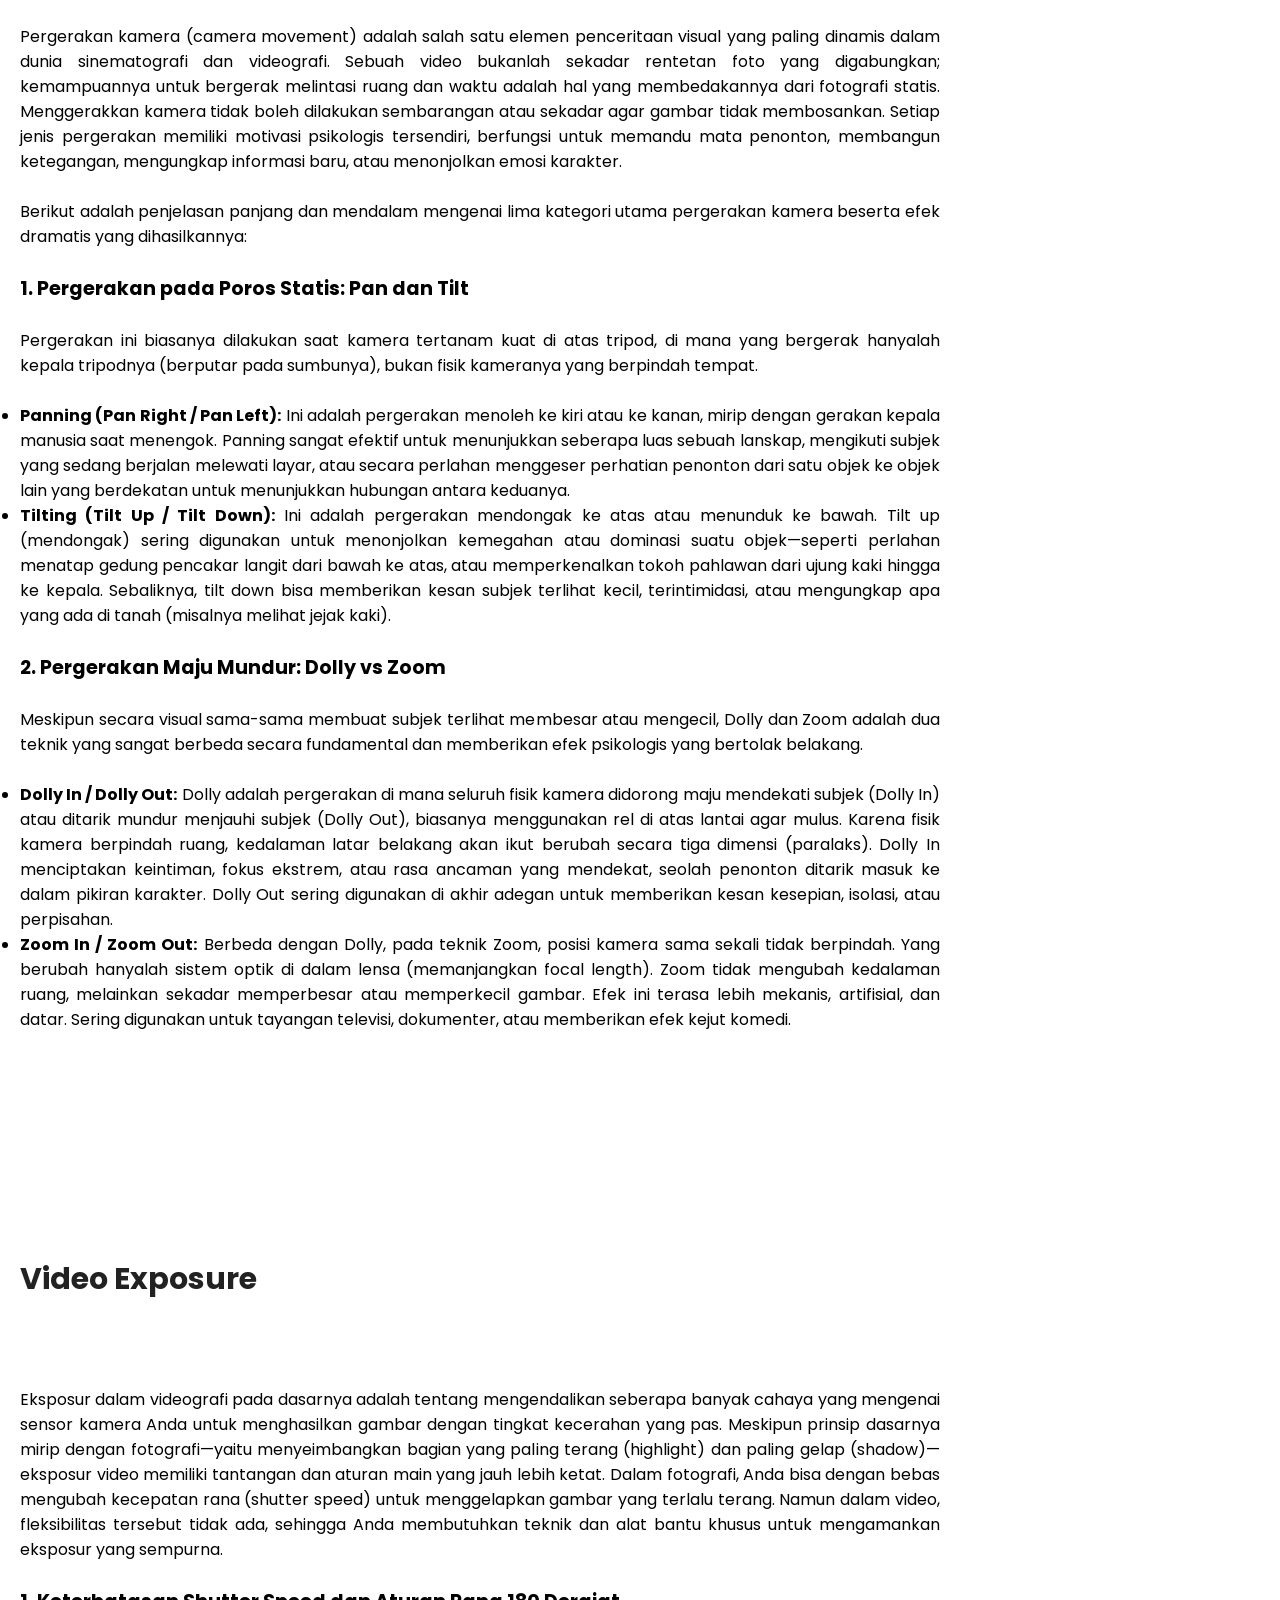
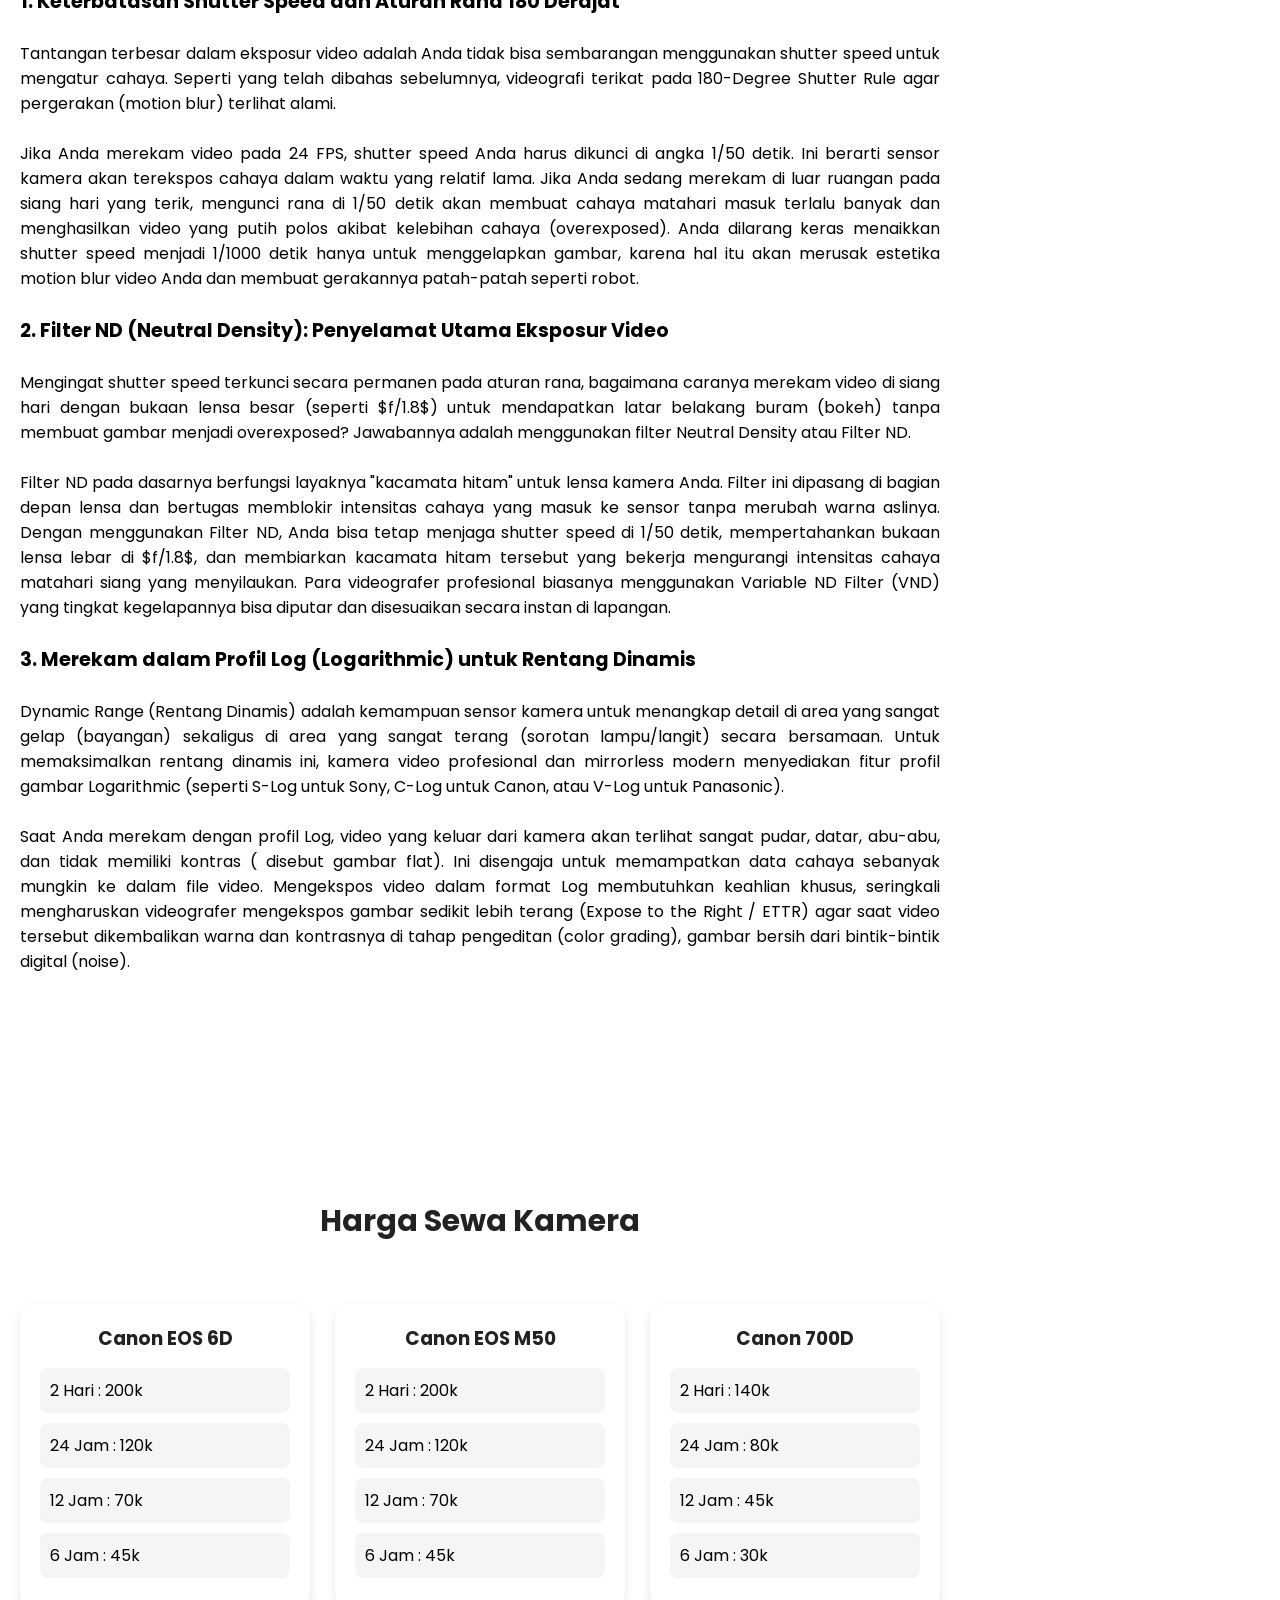
==== commit 972656c6: "(add)list harga sewa kamera page homepage dan (fix) input select jenis kamera page form" ====
--- a/index.html
+++ b/index.html
@@ -11,7 +11,6 @@
     />
   </head>
   <body>
-    <!-- header dan menu -->
     <header class="headermenu">
       <div class="container">
         <div class="logo">LensaKita</div>
@@ -24,10 +23,9 @@
       </div>
     </header>
 
-    <!-- sidebar section -->
     <div class="sidebar-fixed">
       <ul class="sidebar-links">
-        <li><a href="#penjelasan1">DSLR vs Mirrorless</a></li>
+        <li><a href="#penjelasan1">Panduan Dasar</a></li>
         <li><a href="#penjelasan2">Segitiga Eksposur</a></li>
         <li><a href="#penjelasan3">Tips Pilih Lensa</a></li>
         <li><a href="#penjelasan4">Rule of Thirds</a></li>
@@ -36,123 +34,236 @@
         <li><a href="#penjelasan7">Frame Rate</a></li>
         <li><a href="#penjelasan8">Camera Movement</a></li>
         <li><a href="#penjelasan9">Video Exposure</a></li>
+        <li><a href="#sewa">Harga sewa</a></li>
       </ul>
     </div>
+    
     <div class="wrapper">
       
-      <!-- judul Section -->
-      <section class="judul light-bg">
+      <section class="judul">
         <div class="container">
           <div class="judul-box">
-            <h1>Kuasai Dunia Visual</h1>
+            <h1>Belajar Fotografi Digital & Sewa Perangkat Terbaik Dengan Mudah</h1>
             <p>Pelajari fotografi dan videografi dengan mudah</p>
-            <a href="#" class="button">Mulai Belajar</a>
+            <a href="#belajar" class="button">Mulai Belajar</a>
+            <a href="#sewa" class="button">Price List</a>
           </div>
           <div class="judul-image">
             <img
               src="./assets/camera1.png"
-              alt="Ilustastrasi Kamera LensaKita"
+              alt="Ilustrasi Kamera LensaKita"
             />
           </div>
         </div>
       </section>
 
-      <!-- section content kamera -->
-      <section class="content">
-        <div class="container">
-          <h2>Basic Kamera</h2>
+      <section class="content light-bg">
+        <div class="container">
+          <h2 id="belajar">Basic Kamera</h2>
           <div class="cards">
             <a href="#penjelasan1" class="card card-link">
               <div class="icon">📷</div>
-              <h2>DSLR vs Mirrorless</h2>
-              <p>Pahami perbedaan kamera DSLR dan Mirrorless</p>
+              <h2>Panduan Dasar</h2>
             </a>
             <a href="#penjelasan2" class="card card-link">
               <div class="icon">🔼</div>
               <h2>Segitiga Eksposur</h2>
-              <p>Aperture, Shutter, ISO untuk foto sempurna</p>
             </a>
             <a href="#penjelasan3" class="card card-link">
               <div class="icon">🔍</div>
-              <h2>Tips Pilih Lensa</h2>
-              <p>Prime vs Zoom lens untuk situasi berbeda</p>
-            </a>
-          </div>
-        </div>
-      </section>
-
-      <!-- section content penjelasan basic kamera -->
+              <h2>Tips Memilih Lensa</h2>
+            </a>
+          </div>
+        </div>
+      </section>
+
       <section id="penjelasan1" class="content">
         <div class="container">
           <div class="explain">
-            <h2>Perbedaan DSLR dan Mirrorless</h2>
-            <br />
-            <p>
-              Kamera sensor DSLR dan Mirrorless perbedaan paling mendasar adalah
-              pada mekanisme di bagian dalamnya
-            </p>
-            <br />
-            <h3>1. Mekanisme internal (cara kerja)</h3>
-            <br />
-            <ul>
-              <li>
-                <b>DSLR</b>: Memiliki cermin di dalam bodi kamera. Cahaya masuk
-                melalui lensa, memantul pada cermin menuju prisma, alu
-                diteruskan ke mata Anda melalui Optical Viewfinder (jendela
-                bidik optik). Saat Anda menekan tombol shutter, cermin akan
-                terangkat ke atas agar cahaya bisa mengenai sensor gambar dan
-                merekam foto.
-              </li>
-              <li>
-                <b>Mirrorless</b>: Sesuai namanya (tanpa cermin), kamera ini
-                menghilangkan mekanisme cermin tersebut. Cahaya masuk melalui
-                lensa dan langsung mengenai sensor gambar secara terus-menerus.
-                Sensor kemudian mengirimkan gambar digital ke layar LCD atau
-                Electronic Viewfinder (EVF).
-              </li>
-            </ul>
-            <br />
-            <h3>2. Viewfinder (Jendela Bidik)</h3>
-            <br />
-            <ul>
-              <li>
-                <b>DSLR (Optical Viewfinder)</b>: Anda melihat gambar asli
-                secara langsung melalui pantulan cahaya. Kelebihannya, tidak ada
-                lag (jeda) dan tidak menguras baterai. Kekurangannya, Anda tidak
-                bisa melihat efek perubahan exposure (terang/gelap) secara
-                langsung sebelum foto diambil.
-              </li>
-              <li>
-                <b>Mirrorless (Electric Viewfinder)</b>: Mirrorless (Electronic
-                Viewfinder): Anda melihat layar digital kecil di dalam jendela
-                bidik. Keunggulannya adalah WYSIWYG (What You See Is What You
-                Get) — Anda bisa langsung melihat hasil akhir foto
-                (terang/gelap, white balance, kedalaman ruang) sebelum menekan
-                tombol shutter.
-              </li>
-            </ul>
-          </div>
-        </div>
-      </section>
-
-      <!-- section content penjelasan segitiga exposure -->
+            <h2>Panduan Paling Dasar: Cara Benar Memegang dan Menekan Tombol Kamera</h2>
+            <br/>
+            <p>
+              Bbagi pemula, melihat banyaknya tombol di kamera mungkin terasa membingungkan. Namun, 
+              sebelum masuk ke pengaturan yang rumit, ada beberapa kebiasaan fisik paling
+              mendasar yang wajib Anda ketahui agar foto Anda tidak buram dan kamera Anda aman.
+            </p>
+            <br>
+            <h3>1. Cara Menekan Tombol Shutter (Tidak Boleh Asal Pencet)</h3>
+            <br>
+            <p>
+              Tombol shutter (tombol untuk mengambil foto) sebenarnya memiliki dua tahapan tekan, bukan satu:
+            </p>
+            <br>
+            <ul>
+              <li>
+                <b>Tekan Setengah (Half-Press):</b> Tekan tombol sedikit saja hingga terasa ada tahanan. Pada tahap ini, kamera aktif bekerja mencari titik fokus 
+                (AF) dan menghitung pencahayaan (metering). Tunggu hingga muncul indikator kotak hijau atau bunyi beep pelan.
+              </li>
+              <li>
+                <b>Tekan Penuh (Full-Press):</b> Setelah fokus terkunci, lanjutkan tekanan secara lembut tanpa 
+                mengubah posisi kamera. Menekan langsung secara mendadak hanya akan membuat kamera mendeteksi fokus secara acak dan memicu guncangan mekanis.
+              </li>
+            </ul>
+            <br>
+            <h3>2. Cara Memegang Kamera yang Stabil</h3>
+            <br>
+            <p>
+              Foto yang tidak tajam sering kali bukan karena lensa yang buruk, melainkan karena camera shake
+              (guncangan tangan). Anda bisa meminimalisirnya dengan memperbaiki postur tubuh saat memegang kamera:
+            </p>
+            <br>
+            <ul>
+              <li>
+                <b>Tangan Kanan</b>: Memegang erat grip (lekukan) kamera dengan jari telunjuk bersiap di atas tombol shutter.
+              </li>
+              <li>
+                <b>Tangan Kiri</b>: Menopang bagian bawah lensa. Ingat, topang dari bawah, bukan memegang lensa dari samping atau atas.
+              </li>
+              <li>
+                <b>Siku Merapat</b>: Tarik kedua siku Anda rapat ke arah dada atau perut. Ini berfungsi sebagai "tripod alami" bagi tubuh Anda agar kamera tidak goyang.
+              </li>
+              <li>
+                <b>Distribusi Beban</b>: Gunakan telapak tangan kiri untuk menopang bobot lensa dari bawah, sementara tangan kanan memegang grip bodi kamera untuk mengontrol tombol operasional.
+              </li>
+            </ul>
+            <br>
+            <h3>3. Selalu Gunakan Strap (Tali Kamera)</h3>
+            <br>
+            <p>
+              Ini adalah aturan keselamatan nomor satu. Sebelum Anda menyalakan kamera, 
+              selalu kalungkan strap di leher atau lilitkan di pergelangan tangan Anda. 
+              Kamera bisa tergelincir dari tangan kapan saja, dan tali ini adalah 
+              penyelamat terakhir agar kamera Anda tidak jatuh ke tanah.
+            </p>
+            <br>
+            <h3>4. Gunakan Mata yang Dominan pada Jendela Bidik (Viewfinder)</h3>
+            <br>
+            <p>
+              Jika kamera Anda memiliki jendela bidik kecil di atas layar, tempelkan salah satu mata Anda yang paling
+              nyaman ke sana. Memotret menggunakan jendela bidik sebenarnya jauh lebih stabil daripada melihat lewat
+              layar LCD belakang, karena kamera jadi memiliki titik tumpu tambahan pada wajah Anda.
+            </p>
+            <br>
+            <h3>5. Mengenal Titik Fokus Otomatis (Autofocus Points)</h3>
+            <br>
+            <p>
+              Saat Anda mengintip atau melihat layar, Anda akan melihat beberapa titik atau kotak kecil. 
+              Kamera secara default akan memilih titik terdekat sebagai objek utama. Jika Anda ingin memotret
+              objek yang agak ke pinggir, pelajari cara menggeser titik fokus tersebut menggunakan tombol
+              navigasi/joystick di kamera Anda, alih-alih selalu menaruh objek tepat di tengah-tengah gambar.
+            </p>
+            <br>
+          </div>
+        </div>
+      </section>
+
       <section id="penjelasan2" class="content">
         <div class="container">
           <div class="explain">
-            <h1>Segitiga Exposure</h1>
-          </div>
-        </div>
-      </section>
-
-      <!-- section content tips memilih lensa -->
+            <h2>Segitiga Exposure</h2>
+            <br>
+            <p>
+              Dalam dunia fotografi, Segitiga Eksposur (Exposure Triangle) adalah fondasi utama yang menentukan
+              seberapa terang atau gelapnya sebuah foto. Segitiga ini terdiri dari tiga elemen yang saling terikat: 
+              Aperture, Shutter Speed, dan ISO.
+            </p>
+            <br>
+            <p>
+              Jika Anda mengubah salah satu elemen, Anda harus menyesuaikan elemen lainnya agar foto tidak terlalu 
+              terang (overexposed) atau terlalu gelap (underexposed). Selain mengatur cahaya, masing-masing elemen 
+              ini juga memberikan efek estetika yang berbeda pada hasil foto Anda.
+            </p>
+            <br>
+            <h3>1. Aperture (Bukaan Lensa)</h3>
+            <br>
+            <p>
+              Aperture adalah seberapa besar tirai lensa membuka untuk memasukkan cahaya ke dalam sensor kamera. 
+              Nilai Aperture ditulis dengan lambang f/number (contoh: f/1.8, f/4, f/11).
+            </p>
+            <br>
+            <ul>
+              <li>
+                <b>Logika Angka: </b>Angka kecil berarti bukaan besar (cahaya masuk banyak). Angka besar berarti bukaan kecil (cahaya masuk sedikit).
+              </li>
+              <li><b>Efek Sampingan</b>: Menentukan kedalaman ruang (Depth of Field).</li>
+              <li>Bukaan Besar (f/1.8 - f/2.8): Membuat latar belakang menjadi buram/blur (bokeh). Sangat cocok untuk foto portrait/manusia.</li>
+              <li>Bukaan Kecil (f/8 - f/16): Membuat seluruh area dari depan hingga belakang terlihat tajam. Sangat cocok untuk foto pemandangan (landscape).</li>
+            </ul>
+            <br>
+            <h3>2. Shutter Speed (Kecepatan Rana)</h3>
+            <br>
+            <p>
+              Shutter Speed adalah durasi waktu seberapa lama sensor kamera terbuka untuk 
+              menerima cahaya. Diukur dalam satuan detik atau pecahan detik (contoh: 1/1000, 1/250, 1/2 detik).
+            </p>
+            <br>
+            <ul>
+              <li>
+                <b>Logika Angka: </b>Semakin besar angka penyebutnya (misal 1/1000),
+                semakin cepat tirai menutup (cahaya masuk sedikit). Semakin kecil angkanya 
+                (misal 1/2 atau 2 detik), semakin lama tirai membuka (cahaya masuk banyak).
+              </li>
+              <li>
+                <b>Efek Sampingan: </b>Menangkap atau merekam gerakan cepat.
+              </li>
+              <li>Shutter Speed Cepat (1/500 - 1/2000): Membekukan gerakan (freeze), seperti orang berlari atau burung terbang.</li>
+              <li>Shutter Speed Lambat (1/4 - beberapa detik): Merekam efek gerakan (motion blur), seperti aliran air terjun yang lembut atau lampu mobil di jalan raya malam hari.</li>
+            </ul>
+            <br>
+          </div>
+        </div>
+      </section>
+
       <section id="penjelasan3" class="content">
         <div class="container">
-          <h1>Tips Memilih lensa</h1>
-        </div>
-      </section>
-
-      <!-- Fotografi Section -->
-      <section class="content ligth-bg">
+          <div class="explain">
+            <h2>Tips Memilih lensa</h2>
+            <br>
+            <p>
+              Memilih lensa yang tepat untuk fotografi dan videografi memerlukan pemahaman mendalam tentang bagaimana
+              karakteristik teknis lensa memengaruhi hasil visual dan alur kerja Anda. Meskipun kedua bidang ini 
+              berbagi media yang sama—yaitu cahaya dan sensor kamera—cara kerja dan kebutuhan eksekusinya sangat berbeda. 
+              Fotografi lebih berfokus pada penangkapan satu momen krusial dengan ketajaman instan dan isolasi subjek yang 
+              sempurna, sementara videografi menuntut konsistensi gerakan, transisi yang mulus, dan kontrol audio serta fokus yang dinamis.
+            </p>
+            <br>
+            <h3>1. Menentukan Jarak Fokus (Focal Length) Berdasarkan Sudut Pandang dan Genre</h3>
+            <br>
+            <p>
+              Jarak fokus atau focal length (diukur dalam milimeter) adalah faktor utama yang menentukan seberapa luas atau sempit
+              cakupan gambar yang ditangkap oleh sensor kamera. Pemilihan focal length ini akan sangat mendikte estetika visual 
+              dari karya yang Anda buat.
+            </p>
+            <br>
+            <ul>
+              <li>
+                <b>Ultra-Wide (11mm - 24mm):</b> Lensa ini memberikan sudut pandang yang sangat luas dan memberikan efek 
+                distorsi yang dramatis. Dalam fotografi, lensa ini menjadi andalan untuk foto arsitektur dan lanskap megah. 
+                Dalam videografi, lensa ultra-wide sangat sering digunakan oleh para vlogger karena memungkinkan mereka merekam 
+                diri sendiri dari jarak dekat (setangan) sambil tetap memperlihatkan latar belakang sekitar secara luas.
+              </li>
+              <li>
+                <b>Lensa Standar (35mm - 50mm):</b> Sering disebut lensa normal karena menghasilkan perspektif yang paling 
+                mendekati sudut pandang mata manusia alami. Lensa ini sangat serbaguna (versatile). Fotografer jalanan 
+                (street photography) dan dokumenter sangat menyukai lensa 35mm atau 50mm karena hasilnya terasa intim dan jujur. 
+                Untuk video, lensa rentang ini sangat aman digunakan untuk wawancara (talking head) atau video dokumenter pendek karena 
+                tidak menghasilkan distorsi visual yang aneh.
+              </li>
+              <li>
+                <b>Lensa Telefoto (85mm - 200mm ke atas):</b> Lensa ini berfungsi untuk memperbesar objek yang berada di jarak 
+                jauh sekaligus memberikan efek kompresi latar belakang, membuat latar belakang terlihat lebih dekat dan besar 
+                di bandingkan subjeknya. Dalam fotografi, lensa 85mm hingga 135mm adalah "senjata maut" untuk foto potret wajah 
+                (portraiture) karena kemampuannya memisahkan subjek dari latar belakang dengan sangat rapi. Bagi videografer, 
+                lensa telefoto berguna untuk merekam aksi olahraga, margasatwa, atau mengambil video kandidat dari jarak jauh 
+                tanpan mengganggu subjek.
+              </li>
+            </ul>
+            <br>
+          </div>
+        </div>
+      </section>
+
+      <section class="content light-bg">
         <div class="container">
           <h2>Basic Fotografi</h2>
           <div class="cards">
@@ -164,7 +275,7 @@
             <a href="#penjelasan5" class="card card-link">
               <div class="icon">💡</div>
               <h3>Pencahayaan</h3>
-              <p></p>
+              <p>Pengaturan arah & intensitas cahaya</p>
             </a>
             <a href="#penjelasan6" class="card card-link">
               <div class="icon">🎨</div>
@@ -175,11 +286,80 @@
         </div>
       </section>
 
-      <!-- Penjalasan basic fotografi -->
       <section id="penjelasan4" class="content">
         <div class="container">
           <div class="explain">
             <h2>Rule Of Thirds</h2>
+            <br>
+            <p>
+              <b>Rule of Thirds (Aturan Sepertiga)</b> adalah salah satu teknik komposisi paling mendasar, populer, dan efektif 
+              dalam dunia fotografi dan videografi. Teknik ini digunakan sebagai panduan untuk menempatkan elemen-elemen 
+              penting dalam sebuah bingkai gambar (frame) agar hasil visualnya terlihat lebih seimbang, dinamis, menarik, 
+              dan secara alami menuntun mata orang yang melihatnya menuju pusat perhatian utama. Alih-alih selalu menempatkan 
+              objek tepat di tengah-tengah gambar—yang terkadang membuat foto terasa kaku atau membosankan—Rule of Thirds menawarkan 
+              pendekatan yang lebih estetis dengan memanfaatkan pembagian bidang secara matematis namun sederhana.
+            </p>
+            <br>
+            <h3>1. Konsep Dasar Pembagian Garis Imajiner (Garis Kisi/Grid)</h3>
+            <br>
+            <p>
+              Cara paling mudah untuk memahami Rule of Thirds adalah dengan membayangkan sebuah gambar yang dibagi secara merata 
+              menjadi sembilan bagian yang sama besar. Anda perlu menarik dua garis horizontal secara mendatar dan dua garis 
+              vertikal secara tegak lurus pada bidang foto atau video Anda.
+              <br>
+              Proses pembagian ini menghasilkan sebuah kisi-kisi atau 
+              grid berbentuk 3 X 3. Sebagian besar kamera digital modern, DSLR, mirrorless, hingga kamera ponsel pintar saat 
+              ini sudah dilengkapi dengan fitur untuk memunculkan garis grid ini secara langsung di layar viewfinder atau LCD mereka. 
+              Fitur tersebut sengaja disediakan untuk membantu para fotografer dan videografer dalam menyusun komposisi gambar secara 
+              instan saat mereka sedang membidik objek di lapangan.
+            </p>
+            <br>
+            <h3>2. Memanfaatkan Titik Potong (Intersection Points) sebagai Pusat Perhatian</h3>
+            <br>
+            <p>
+              Ketika empat garis imajiner tersebut saling bersilangan, mereka akan membentuk empat titik pertemuan atau titik potong di dalam 
+              bingkai gambar. Dalam teori psikologi visual, titik-titik potong inilah yang disebut sebagai Power Points atau titik emas.
+              <br>
+              Penelitian menunjukkan bahwa ketika seseorang melihat sebuah gambar, mata mereka secara alami akan langsung tertuju pada salah 
+              satu dari empat titik potong tersebut terlebih dahulu, bukan langsung ke tengah gambar. Oleh karena itu, rahasia utama dari Rule 
+              of Thirds adalah menempatkan elemen terpenting dari subjek Anda—misalnya mata pada foto potret manusia (portraiture), bagian kepala 
+              hewan, atau detail utama sebuah objek—tepat di salah satu titik potong tersebut untuk menciptakan daya tarik visual yang kuat.
+            </p>
+            <br>
+            <h3>3. Penerapan Garis Horizon untuk Fotografi Lanskap</h3>
+            <br>
+            <p>
+              Saat Anda mengambil foto pemandangan atau lanskap, Rule of Thirds menjadi panduan yang sangat berharga untuk menentukan di 
+              mana Anda harus meletakkan garis cakrawala atau horizon. Alih-alih memotong gambar tepat di tengah yang membuat foto 
+              terkesan terbelah dua secara membosankan, Anda bisa memilih elemen mana yang ingin Anda tonjolkan.
+            </p>
+            <br>
+            <ul>
+              <li>
+                <b>Keindahan Langit:</b> Jika saat itu langit sedang dihiasi oleh awan gemawan yang dramatis atau warna matahari 
+                terbenam yang indah, tempatkan garis horizon di sepertiga garis bagian bawah. Dengan begitu, dua pertiga area gambar 
+                akan didominasi oleh kemegahan langit.
+              </li>
+              <li>
+                <b>Menonjolkan Keindahan Daratan/Laut:</b> Sebaliknya, jika daratan, hamparan sawah, atau ombak laut memiliki detail yang 
+                lebih menarik daripada langitnya yang polos, tempatkan garis horizon di sepertiga garis bagian atas. Hal ini 
+                memberikan porsi dua pertiga gambar untuk mengeksplorasi keindahan elemen yang ada di bawah.
+              </li>
+            </ul>              
+            <br>
+            <h3>4. Mengatur Arah Pandang dan Ruang Gerak (Lead Room / Looking Room)</h3>
+            <br>
+            <p>
+              Dalam fotografi potret atau videografi wawancara, penempatan subjek menggunakan Rule of Thirds berkaitan erat 
+              dengan ke mana arah subjek tersebut menghadap atau bergerak. Konsep ini sering disebut sebagai lead room atau looking room.
+              <br>  
+              Jika subjek Anda berada di posisi kanan dan sedang melihat ke arah kiri, maka Anda harus menempatkan tubuh subjek di 
+              sepanjang garis vertikal sebelah kanan. Dengan cara ini, Anda menyisakan ruang kosong yang luas (dua pertiga sisa gambar) 
+              di sisi kiri depan wajah subjek. Ruang kosong ini memberikan kesan yang nyaman dan logis bagi penonton, seolah-olah kita 
+              bisa melihat ruang yang sedang dipandang oleh subjek tersebut. Jika Anda menempatkannya terbalik, subjek akan terlihat 
+              seperti sedang menghadap ke dinding pembatas bingkai, yang memicu kesan visual yang sesak, claustrophobic, dan tidak natural.
+            </p>
+            <br>
           </div>
         </div>
       </section>
@@ -188,6 +368,89 @@
         <div class="container">
           <div class="explain">
             <h2>Pencahayaan</h2>
+            <br>
+            <p>
+              Pencahayaan atau lighting adalah roh utama sekaligus fondasi paling esensial dalam dunia fotografi dan videografi.
+              Bahkan, kata "fotografi" itu sendiri berasal dari bahasa Yunani yang berarti "melukis dengan cahaya". Tanpa pencahayaan 
+              yang memadai dan terarah, secanggih apa pun kamera atau lensa yang Anda gunakan, hasil akhirnya tidak akan maksimal. 
+              Pencahayaan bukan sekadar tentang membuat gambar menjadi terang, melainkan tentang menciptakan dimensi, tekstur, mood 
+              (suasana hati), dan menuntun emosi penonton.
+              <br>
+              Untuk memahami pencahayaan secara menyeluruh—baik dari segi pengaturan di dalam kamera maupun karakter cahaya di luar 
+              kamera—berikut adalah penjelasan mendalam yang terbagi dalam lima poin krusial:
+            </p>
+            <br>
+            <h3>1. Fondasi Teknis di Dalam Kamera: Segitiga Eksposur (Exposure Triangle)</h3>
+            <br>
+            <p>
+              Sebelum mengatur lampu atau mencari sumber cahaya alami, Anda harus memahami bagaimana kamera menangkap cahaya. 
+              Hal ini dikendalikan oleh tiga pilar utama yang saling tarik-menarik, dikenal sebagai Segitiga Eksposur. 
+              Jika Anda mengubah satu pengaturan, Anda harus menyeimbangkan pengaturan lainnya agar gambar tidak terlalu 
+              gelap (underexposed) atau terlalu terang (overexposed).
+            </p>
+            <br>
+            <ul>
+              <li>
+                <B></B>Kecepatan Rana (Shutter Speed): Mengatur seberapa lama sensor kamera dibiarkan terbuka untuk merekam cahaya. 
+                Kecepatan lambat (misal 1/10 detik) memasukkan banyak cahaya tetapi rentan membuat gambar buram jika ada gerakan 
+                (motion blur). Kecepatan tinggi (misal 1/1000 detik) membekukan gerakan tetapi membuat gambar lebih gelap.
+              </li>
+              <li>
+                <b>Bukaan Lensa (Aperture):</b> Mengatur seberapa besar "jendela" lensa terbuka untuk membiarkan cahaya masuk. Bukaan besar 
+                (angka kecil seperti f/1.8) memasukkan banyak cahaya dan membuat latar belakang buram.
+              <li>
+                <b>ISO:</b> Ini adalah tingkat sensitivitas sensor kamera terhadap cahaya. ISO rendah (100-200) menghasilkan gambar yang 
+                jernih dengan kebutuhan cahaya tinggi. ISO tinggi (1600 ke atas) membuat sensor sangat peka terhadap cahaya di tempat gelap, 
+                namun memunculkan bintik-bintik digital yang mengurangi ketajaman (noise/grain).
+            </ul>
+            <br>
+            <h3>2. Mengenali Kualitas Cahaya: Hard Light vs Soft Light</h3>
+            <br>
+            <p>Kualitas cahaya sangat menentukan karakter dan nuansa visual dari objek yang Anda rekam. 
+              Karakter ini sangat bergantung pada ukuran sumber cahaya relatif terhadap subjek.
+            </p>
+            <br>
+            <ul>
+              <li>
+                <b>Cahaya Keras (Hard Light):</b> Dihasilkan oleh sumber cahaya yang ukurannya kecil atau jaraknya sangat jauh dari subjek, 
+                  seperti matahari terik di siang bolong atau lampu flash kamera yang ditembakkan langsung. Karakteristik utamanya adalah 
+                  menghasilkan bayangan dengan tepi yang sangat tegas, pekat, dan kontras yang tinggi. Sangat cocok untuk memunculkan 
+                  kesan dramatis, misterius, atau maskulin.
+              </li>
+              <li>
+                <b>Cahaya Lembut (Soft Light):</b> Dihasilkan oleh sumber cahaya yang besar dan dekat, atau cahaya yang telah dipendarkan (di-diffuse). 
+                  Contohnya adalah cahaya matahari saat cuaca mendung, atau lampu studio yang menggunakan softbox berukuran besar. Soft light 
+                  menghasilkan transisi bayangan yang sangat halus atau gradasi yang nyaris tak terlihat. Cahaya ini sangat disukai untuk fotografi 
+                  potret kecantikan (beauty portrait) karena bisa menyamarkan noda wajah dan kerutan pada kulit.
+              </li>
+            </ul>
+            <br>
+            <h3>3. Arah Datangnya Cahaya (Direction of Light) dan Pembentukan Dimensi</h3>
+            <br>
+            <p>
+              Kamera merekam dunia dalam bentuk dua dimensi (2D). Untuk membuat gambar terlihat lebih hidup, bertekstur, dan memiliki 
+              kesan ruang tiga dimensi (3D), Anda harus memainkan arah datangnya cahaya.
+            </p>
+            <br>
+            <ul>
+              <li>
+                <b>Pencahayaan Depan (Front Lighting):</b> Cahaya menyorot lurus ke wajah atau bagian depan subjek (seperti ring light). 
+                  Ini membuat bayangan jatuh ke belakang tubuh subjek, sehingga wajah terlihat terang benderang merata. Kelemahannya, 
+                  gambar sering kali terlihat "rata" atau datar (flat) karena minimnya bayangan yang membentuk tulang pipi atau kontur hidung.
+              </li>
+              <li>
+                <b>Pencahayaan Samping (Side Lighting / Split Lighting):</b> Cahaya menyorot dari sudut 45 hingga 90 derajat dari sisi subjek. 
+                  Teknik ini akan menerangi separuh wajah/objek dan membiarkan separuhnya lagi dalam bayangan gelap. Ini adalah cara 
+                  terbaik untuk menonjolkan tekstur pakaian, otot, atau menciptakan suasana dramatis dan emosional.
+              </li>
+              <li>
+                <b>Pencahayaan Belakang (Backlighting):</b> Cahaya berasal dari belakang subjek, menghadap langsung ke arah lensa kamera. 
+                  Jika pencahayaannya ekstrem, objek di depan akan berubah menjadi siluet gelap. Namun jika diimbangi dengan cahaya 
+                  dari depan, backlighting akan menciptakan garis cahaya yang indah di tepi rambut atau tubuh subjek (rim light), 
+                  yang secara visual memisahkan subjek dari latar belakangnya.
+              </li>
+            </ul>
+            <br>
           </div>
         </div>
       </section>
@@ -196,12 +459,51 @@
         <div class="container">
           <div class="explain">
             <h2>Depth Of Field</h2>
-          </div>
-        </div>
-      </section>
-
-      <!-- section content videografi -->
-      <section class="content">
+            <br>
+            <p>
+              Depth of Field (DoF), atau dalam bahasa Indonesia sering diterjemahkan sebagai Kedalaman Ruang Tajam, adalah salah satu 
+              alat penceritaan visual paling kuat yang dimiliki oleh seorang fotografer maupun videografer. Secara sederhana, DoF 
+              adalah jarak antara objek terdekat dan objek terjauh di dalam sebuah gambar yang terlihat tajam atau berada di 
+              dalam fokus yang dapat diterima oleh mata
+            </p>  
+            <br>
+            <p>
+              Mengendalikan Depth of Field bukan sekadar urusan teknis agar gambar tidak kabur, melainkan cara Anda memanipulasi 
+              perhatian audiens. Dengan DoF, Anda bisa "memaksa" penonton untuk hanya melihat apa yang Anda ingin mereka lihat, 
+              atau membiarkan mereka menikmati seluruh pemandangan secara utuh.
+            </p>
+            <br>
+            <p>
+              Berikut adalah penjelasan mendalam mengenai lima poin penting yang membentuk dan memengaruhi Depth of Field:
+            </p>
+            <br>
+            <h3>1. Dua Kutub Utama: Shallow DoF (Sempit) vs Deep DoF (Luas)</h3>
+            <br>
+            <p>
+              Pemahaman pertama yang harus dikuasai adalah mengenali dua jenis utama dari kedalaman ruang ini dan kapan harus menggunakannya:
+            </p>
+            <br>
+            <ul>
+              <li>
+                <b>Shallow Depth of Field (Ruang Tajam Sempit/Tipis):</b> Ini terjadi ketika hanya sebagian kecil dari area gambar 
+                  (misalnya hanya mata dan hidung subjek) yang terlihat tajam, sementara elemen di depan dan di belakang subjek 
+                  menjadi sangat kabur (blur atau bokeh). Efek ini sangat populer dalam fotografi potret, makro, dan sinematik 
+                  wawancara karena secara instan memisahkan subjek dari latar belakang yang berantakan, membuat perhatian 
+                  penonton 100% tertuju pada subjek.
+              </li>
+              <li>
+                <b>Deep Depth of Field (Ruang Tajam Luas/Lebar):</b> Ini terjadi ketika hampir seluruh elemen dalam bingkai gambar—dari 
+                  batu yang berada di jarak satu meter di depan kamera hingga gunung di kejauhan—terlihat tajam dan jelas. Efek 
+                  ini adalah teknik wajib bagi fotografer lanskap, arsitektur, dan foto jurnalistik yang ingin menceritakan 
+                  keseluruhan konteks lingkungan tanpa ada detail yang disembunyikan.
+              </li>
+            </ul>
+            <br>
+          </div>
+        </div>
+      </section>
+
+      <section class="content light-bg">
         <div class="container">
           <h2>Basic Videografi</h2>
           <div class="cards">
@@ -221,11 +523,70 @@
         </div>
       </section>
 
-      <!-- section content penjelasan basic videografi -->
       <section id="penjelasan7" class="content">
         <div class="container">
           <div class="explain">
-            <h1>Frame Rate</h1>
+            <h2>Frame Rate</h2>
+            <br>
+            <p>
+              Frame Rate (Kecepatan Bingkai), yang selalu diukur dalam satuan FPS (Frames Per Second), adalah salah satu pilar 
+              teknis paling fundamental sekaligus alat artistik yang sangat kuat dalam videografi. Pada hakikatnya, sebuah video 
+              bukanlah gambar bergerak yang benar-benar hidup, melainkan ilusi optik yang tercipta dari rentetan foto diam (frame) 
+              yang diputar berurutan dalam kecepatan tinggi. Otak dan mata manusia memproses pergantian foto yang sangat cepat ini 
+              dan menerjemahkannya sebagai sebuah gerakan yang mulus. Keputusan Anda dalam memilih frame rate sebelum mulai merekam 
+              akan secara drastis mendikte "rasa", gaya visual, emosi, dan tujuan akhir dari karya video Anda.
+            </p>
+            <br>
+            <p>
+              Untuk memahami bagaimana FPS membentuk estetika video Anda, berikut adalah penjelasan panjang dan mendalam 
+              mengenai lima poin atau kategori frame rate yang wajib dikuasai:
+            </p>
+            <br>
+            <h3>1. Standar Sinematik Klasik (24 FPS) untuk Nuansa Layar Lebar</h3>
+            <br>
+            <p>
+              Jika Anda pernah menonton film layar lebar di bioskop dan merasakan suasana yang dramatis, artistik, dan terasa seperti 
+              "film" seutuhnya, itu adalah hasil dari penggunaan frame rate 24 FPS. Standar ini telah digunakan oleh industri perfilman 
+              Hollywood sejak era film seluloid puluhan tahun yang lalu karena dianggap sebagai batas kecepatan paling efisien untuk 
+              menyinkronkan suara dan gambar tanpa menghabiskan terlalu banyak pita film pita secara mahal.
+            </p>
+            <br>
+            <p>
+              Hingga hari ini, 24 FPS tetap menjadi standar emas (atau 23.976 FPS di era digital) untuk pembuatan film pendek, dokumenter 
+              sinematik, dan video musik. Kecepatan ini menghasilkan jumlah motion blur (kabur gerak) yang sangat pas di mata manusia—tidak 
+              terlalu patah-patah, tetapi juga tidak terlalu mulus, sehingga memberikan ruang bagi otak penonton untuk berimajinasi dan merasakan 
+              kesan sinematik yang tidak sepenuhnya nyata (bukan seperti dunia nyata).
+            </p>
+            <br>
+            <h3>2. Standar Penyiaran dan Media Sosial (25 FPS dan 30 FPS)</h3>
+            <br>
+            <p>
+              Kecepatan 25 FPS dan 30 FPS adalah standar yang lahir dari sejarah teknologi penyiaran televisi (Sistem PAL di Eropa/Asia menggunakan 
+              25 FPS, sementara sistem NTSC di Amerika/Jepang menggunakan 30 FPS). Saat ini, 30 FPS (atau 29.97 FPS) adalah frame rate yang 
+              secara default paling sering digunakan oleh smartphone dan kamera digital komersial.
+            </p>
+            <br>
+            <p>
+              Karena merekam 6 frame lebih banyak per detik dibandingkan format sinematik, 30 FPS menghasilkan gerakan yang terasa lebih nyata, 
+              tajam, dan realistis seperti apa yang kita lihat sehari-hari. Frame rate ini sangat ideal untuk konten berita, acara bincang-bincang 
+              (talk show), siaran langsung (live streaming), vlog harian, atau video konten media sosial di YouTube dan Instagram, di mana audiens 
+              mengharapkan penyajian visual yang terasa dekat, jelas, dan faktual.
+            </p>
+            <br>
+            <h3>3. Frame Rate Tinggi (60 FPS) untuk Realisme Ekstra dan Olahraga</h3>
+            <p>Merekam dalam 60 FPS berarti Anda menangkap gambar dua kali lipat lebih banyak dalam satu detik dibandingkan 
+              standar televisi. Hasilnya adalah gerakan yang sangat, sangat mulus dan hiper-realistis. Gerakan sekecil apa 
+              pun akan terekam tanpa ada motion blur yang berarti.
+            </p>
+            <br>
+            <p>
+              Secara konvensional, 60 FPS digunakan secara luas untuk siaran pertandingan olahraga (karena bola yang bergerak sangat cepat harus 
+              terlihat jelas tanpa bayangan), video ulasan teknologi (gadget review), dan perekaman gameplay (video game). Namun, berhati-hatilah 
+              menggunakan 60 FPS untuk membuat film cerita atau drama. Karena gerakannya terlalu realistis, penggunaan 60 FPS pada film drama 
+              sering kali memicu efek "Soap Opera Effect" (Efek Sinetron), di mana film bioskop beranggaran besar malah terlihat murah seperti 
+              tayangan sinetron televisi karena kehilangan nuansa magis dari motion blur.
+            </p>
+            <br>
           </div>
         </div>
       </section>
@@ -233,7 +594,64 @@
       <section id="penjelasan8" class="content">
         <div class="container">
           <div class="explain">
-            <h1>Camera Movement</h1>
+            <h2>Camera Movement</h2>
+            <p>
+              Pergerakan kamera (camera movement) adalah salah satu elemen penceritaan visual yang paling dinamis dalam dunia sinematografi dan 
+              videografi. Sebuah video bukanlah sekadar rentetan foto yang digabungkan; kemampuannya untuk bergerak melintasi ruang dan waktu adalah 
+              hal yang membedakannya dari fotografi statis. Menggerakkan kamera tidak boleh dilakukan sembarangan atau sekadar agar gambar tidak 
+              membosankan. Setiap jenis pergerakan memiliki motivasi psikologis tersendiri, berfungsi untuk memandu mata penonton, membangun ketegangan, 
+              mengungkap informasi baru, atau menonjolkan emosi karakter.
+            </p>
+            <br>
+            <p>
+              Berikut adalah penjelasan panjang dan mendalam mengenai lima kategori utama pergerakan kamera beserta efek dramatis yang dihasilkannya:
+            </p>
+            <br>
+            <h3>1. Pergerakan pada Poros Statis: Pan dan Tilt </h3>
+            <br>
+            <p>
+              Pergerakan ini biasanya dilakukan saat kamera tertanam kuat di atas tripod, di mana yang bergerak hanyalah kepala tripodnya 
+              (berputar pada sumbunya), bukan fisik kameranya yang berpindah tempat.
+            </p>
+            <br>
+            <ul>
+              <li>
+                <b>Panning (Pan Right / Pan Left):</b> Ini adalah pergerakan menoleh ke kiri atau ke kanan, mirip dengan gerakan kepala manusia saat 
+                  menengok. Panning sangat efektif untuk menunjukkan seberapa luas sebuah lanskap, mengikuti subjek yang sedang berjalan melewati 
+                  layar, atau secara perlahan menggeser perhatian penonton dari satu objek ke objek lain yang berdekatan untuk menunjukkan hubungan
+                  antara keduanya.
+              </li>
+              <li>
+                <b>Tilting (Tilt Up / Tilt Down):</b> Ini adalah pergerakan mendongak ke atas atau menunduk ke bawah. Tilt up (mendongak) sering digunakan 
+                  untuk menonjolkan kemegahan atau dominasi suatu objek—seperti perlahan menatap gedung pencakar langit dari bawah ke atas, atau 
+                  memperkenalkan tokoh pahlawan dari ujung kaki hingga ke kepala. Sebaliknya, tilt down bisa memberikan kesan subjek terlihat kecil, 
+                  terintimidasi, atau mengungkap apa yang ada di tanah (misalnya melihat jejak kaki).
+              </li>
+            </ul>
+            <br>
+            <h3>2. Pergerakan Maju Mundur: Dolly vs Zoom</h3>
+            <br>
+            <p>
+              Meskipun secara visual sama-sama membuat subjek terlihat membesar atau mengecil, Dolly dan Zoom adalah dua teknik yang sangat berbeda 
+              secara fundamental dan memberikan efek psikologis yang bertolak belakang.
+            </p>
+            <br>
+            <ul>
+              <li>
+                <b>Dolly In / Dolly Out:</b> Dolly adalah pergerakan di mana seluruh fisik kamera didorong maju mendekati subjek (Dolly In) atau ditarik 
+                  mundur menjauhi subjek (Dolly Out), biasanya menggunakan rel di atas lantai agar mulus. Karena fisik kamera berpindah ruang, kedalaman 
+                  latar belakang akan ikut berubah secara tiga dimensi (paralaks). Dolly In menciptakan keintiman, fokus ekstrem, atau rasa ancaman yang 
+                  mendekat, seolah penonton ditarik masuk ke dalam pikiran karakter. Dolly Out sering digunakan di akhir adegan untuk memberikan kesan 
+                  kesepian, isolasi, atau perpisahan.
+              </li>
+              <li>
+                <b>Zoom In / Zoom Out:</b> Berbeda dengan Dolly, pada teknik Zoom, posisi kamera sama sekali tidak berpindah. Yang berubah hanyalah sistem 
+                  optik di dalam lensa (memanjangkan focal length). Zoom tidak mengubah kedalaman ruang, melainkan sekadar memperbesar atau memperkecil 
+                  gambar. Efek ini terasa lebih mekanis, artifisial, dan datar. Sering digunakan untuk tayangan televisi, dokumenter, atau memberikan 
+                  efek kejut komedi.
+              </li>
+            </ul>
+            <br>
           </div>
         </div>
       </section>
@@ -241,13 +659,134 @@
       <section id="penjelasan9" class="content">
         <div class="container">
           <div class="explain">
-            <h1>Video Exposure</h1>
+            <h2>Video Exposure</h2>
+            <br>
+            <p>
+              Eksposur dalam videografi pada dasarnya adalah tentang mengendalikan seberapa banyak cahaya yang mengenai sensor kamera Anda untuk menghasilkan 
+              gambar dengan tingkat kecerahan yang pas. Meskipun prinsip dasarnya mirip dengan fotografi—yaitu menyeimbangkan bagian yang paling terang 
+              (highlight) dan paling gelap (shadow)—eksposur video memiliki tantangan dan aturan main yang jauh lebih ketat. Dalam fotografi, Anda bisa 
+              dengan bebas mengubah kecepatan rana (shutter speed) untuk menggelapkan gambar yang terlalu terang. Namun dalam video, fleksibilitas tersebut 
+              tidak ada, sehingga Anda membutuhkan teknik dan alat bantu khusus untuk mengamankan eksposur yang sempurna.
+            </p>
+            <br>
+            <h3>1. Keterbatasan Shutter Speed dan Aturan Rana 180 Derajat</h3>
+            <br>
+            <p>
+              Tantangan terbesar dalam eksposur video adalah Anda tidak bisa sembarangan menggunakan shutter speed untuk mengatur cahaya. Seperti yang 
+              telah dibahas sebelumnya, videografi terikat pada 180-Degree Shutter Rule agar pergerakan (motion blur) terlihat alami.
+            </p>
+            <br>
+            <p>
+              Jika Anda merekam video pada 24 FPS, shutter speed Anda harus dikunci di angka 1/50 detik. Ini berarti sensor kamera akan terekspos cahaya 
+              dalam waktu yang relatif lama. Jika Anda sedang merekam di luar ruangan pada siang hari yang terik, mengunci rana di 1/50 detik akan 
+              membuat cahaya matahari masuk terlalu banyak dan menghasilkan video yang putih polos akibat kelebihan cahaya (overexposed). Anda dilarang 
+              keras menaikkan shutter speed menjadi 1/1000 detik hanya untuk menggelapkan gambar, karena hal itu akan merusak estetika motion blur video 
+              Anda dan membuat gerakannya patah-patah seperti robot.
+            </p>
+            <br>
+            <h3>2. Filter ND (Neutral Density): Penyelamat Utama Eksposur Video</h3>
+            <br>
+            <p>
+              Mengingat shutter speed terkunci secara permanen pada aturan rana, bagaimana caranya merekam video di siang hari dengan bukaan lensa besar 
+              (seperti $f/1.8$) untuk mendapatkan latar belakang buram (bokeh) tanpa membuat gambar menjadi overexposed? Jawabannya adalah menggunakan 
+              filter Neutral Density atau Filter ND.
+            </p>
+            <br>
+            <p>
+              Filter ND pada dasarnya berfungsi layaknya "kacamata hitam" untuk lensa kamera Anda. Filter ini dipasang di bagian depan lensa dan bertugas 
+              memblokir intensitas cahaya yang masuk ke sensor tanpa merubah warna aslinya. Dengan menggunakan Filter ND, Anda bisa tetap menjaga shutter 
+              speed di 1/50 detik, mempertahankan bukaan lensa lebar di $f/1.8$, dan membiarkan kacamata hitam tersebut yang bekerja mengurangi intensitas 
+              cahaya matahari siang yang menyilaukan. Para videografer profesional biasanya menggunakan Variable ND Filter (VND) yang tingkat kegelapannya 
+              bisa diputar dan disesuaikan secara instan di lapangan.
+            </p>
+            <br>
+            <h3>3. Merekam dalam Profil Log (Logarithmic) untuk Rentang Dinamis</h3>
+            <br>
+            <p>
+              Dynamic Range (Rentang Dinamis) adalah kemampuan sensor kamera untuk menangkap detail di area yang sangat gelap (bayangan) sekaligus di area 
+              yang sangat terang (sorotan lampu/langit) secara bersamaan. Untuk memaksimalkan rentang dinamis ini, kamera video profesional dan mirrorless 
+              modern menyediakan fitur profil gambar Logarithmic (seperti S-Log untuk Sony, C-Log untuk Canon, atau V-Log untuk Panasonic).
+            </p>
+            <br>
+            <p>
+              Saat Anda merekam dengan profil Log, video yang keluar dari kamera akan terlihat sangat pudar, datar, abu-abu, dan tidak memiliki kontras (
+              disebut gambar flat). Ini disengaja untuk memampatkan data cahaya sebanyak mungkin ke dalam file video. Mengekspos video dalam format Log 
+              membutuhkan keahlian khusus, seringkali mengharuskan videografer mengekspos gambar sedikit lebih terang (Expose to the Right / ETTR) agar 
+              saat video tersebut dikembalikan warna dan kontrasnya di tahap pengeditan (color grading), gambar bersih dari bintik-bintik digital (noise).
+            </p>
+            <br>
+          </div>
+        </div>
+      </section>
+
+      <section id="sewa" class="content">
+        <div class="container">
+          <h2>Harga Sewa Kamera</h2>
+          <div class="harga-grid">
+            <div class="harga-card">
+              <h3>Canon EOS 6D</h3>
+              <ul>
+                <li>2 Hari : 200k</li>
+                <li>24 Jam : 120k</li>
+                <li>12 Jam : 70k</li>
+                <li>6 Jam : 45k</li>
+              </ul>
+            </div>
+
+            <div class="harga-card">
+              <h3>Canon EOS M50</h3>
+              <ul>
+                <li>2 Hari : 200k</li>
+                <li>24 Jam : 120k</li>
+                <li>12 Jam : 70k</li>
+                <li>6 Jam : 45k</li>
+              </ul>
+            </div>
+
+            <div class="harga-card">
+              <h3>Canon 700D</h3>
+              <ul>
+                <li>2 Hari : 140k</li>
+                <li>24 Jam : 80k</li>
+                <li>12 Jam : 45k</li>
+                <li>6 Jam : 30k</li>
+              </ul>
+            </div>
+
+            <div class="harga-card">
+              <h3>Canon EOS R100</h3>
+              <ul>
+                <li>2 Hari : 200k</li>
+                <li>24 Jam : 120k</li>
+                <li>12 Jam : 70k</li>
+                <li>6 Jam : 45k</li>
+              </ul>
+            </div>
+
+            <div class="harga-card">
+              <h3>Canon EOS 60D</h3>
+              <ul>
+                <li>2 Hari : 140k</li>
+                <li>24 Jam : 80k</li>
+                <li>12 Jam : 45k</li>
+                <li>6 Jam : 30k</li>
+              </ul>
+            </div>
+
+            <div class="harga-card">
+              <h3>Canon EOS 600D</h3>
+              <ul>
+                <li>2 Hari : 115k</li>
+                <li>24 Jam : 70k</li>
+                <li>12 Jam : 40k</li>
+                <li>6 Jam : 25k</li>
+              </ul>
+            </div>
           </div>
         </div>
       </section>
     </div>
-
-    <!-- Footer -->
+    
     <footer class="footer">
       <div class="container">
         <p>© 2026 Kelompok 5 DPW.</p>
@@ -255,4 +794,4 @@
     </footer>
     <script src="script.js"></script>
   </body>
-</html>
+</html>
--- a/halaman 1.css
+++ b/halaman 1.css
@@ -20,13 +20,12 @@
 
 /* Container - FIXED 1200px */
 .container {
+  width: 100%;
+  max-width: 1200px; /* Mengunci lebar di layar besar (seperti 16 inch Anda) */
   margin: 0 auto;
-  padding: 0 40px;
-}
-
-.light-bg {
-  background-color: #629bf7;
-}
+  padding: 0 20px;    /* Memberikan ruang aman di layar kecil agar tidak mentok ke tepi */
+}
+
 
 /* Header */
 .headermenu {
@@ -66,21 +65,93 @@
   font-size: 16px;
 }
 
-.nav-link:hover,
 .nav-link.active {
   background: #e3f2fd;
   color: #4285f4;
 }
 
+/* section judul */
+.judul {
+  background: #e8f4fd;
+  display: flex;
+  align-items: center;
+  justify-content: center;
+  min-height: calc(100vh - 70px); /* Menghitung tinggi layar dikurangi tinggi header fixed */
+  padding: 40px 0;
+}
+
+.judul .container {
+  display: flex;
+  gap: 40px;               /* Jarak seimbang antara kotak teks dan gambar */
+  align-items: center;
+  justify-content: center; /* KUNCI UTAMA: Membuat teks & gambar berada persis di tengah */
+  height: auto;            /* Menghapus 100vh lama yang merusak layout */
+}
+
+.judul-box {
+  width: 48%;              /* Membagi porsi ruang secara adil */
+  padding: 40px;
+  background: white;
+  border-radius: 20px;
+  box-shadow: 0 10px 30px rgba(0, 0, 0, 0.1);
+}
+
+.judul-box h1 {
+  font-size: 34px;         /* Diperkecil sedikit agar proporsional di layar laptop */
+  margin-bottom: 25px;
+  color: #222;
+  line-height: 1.3;
+}
+
+.judul-box p {
+  font-size: 18px;
+  margin-bottom: 40px;
+  color: #a09b9b;
+}
+
+/* Pembungkus Gambar */
+.judul-image {
+  width: 48%;              /* Seimbang dengan lebar judul-box */
+  display: flex;
+  justify-content: center;
+  align-items: center;
+}
+
+.judul-image img {
+  width: 100%;
+  max-width: 450px;        
+  height: auto;            
+  object-fit: cover;
+  border-radius: 20px;
+}
+
+/* Tombol */
+.button {
+  display: inline-block;
+  background: #4285f4;
+  color: white;
+  padding: 14px 30px;      /* Diperkecil sedikit ukurannya agar lebih estetik */
+  text-decoration: none;
+  border-radius: 30px;
+  font-weight: 600;
+  font-size: 16px;
+  box-shadow: 0 8px 20px rgba(66, 133, 244, 0.3);
+  transition: all 0.3s;
+  margin-right: 10px;      /* Memberi jarak antar tombol agar tidak menempel */
+  margin-bottom: 10px;     /* Jarak aman jika tombol terpaksa turun di layar kecil */
+}
+
 /* Sidebar Section */
 .sidebar-fixed {
-  position: fixed; /* Kunci utama: tidak bergerak saat scroll */
+  position: fixed;
   width: 25%;
+  height: 100%;
   right: 0px;
-  top: 0px;
+  top: 20px;
   background: #ffffff;
-  padding: 90px;
-  /* z-index: 999; Agar selalu berada di atas konten lain */
+  padding: 90px; /* Atas 80px (agar tidak tertutup header), kanan/kiri 25px, bawah 30px */
+  overflow-y: auto;
+  overflow-x: hidden;
 }
 
 .sidebar-links {
@@ -100,84 +171,17 @@
   color: #555;
   transition: all 0.3s ease;
   display: block;
-}
-
-.sidebar-links a:hover {
-  color: #007bff; /* Warna berubah saat kursor di atasnya */
-  transform: translateX(5px); /* Sedikit bergeser ke kanan saat di-hover */
-}
-S
-
-/* Hero Section */
-.judul {
-  padding: 120px 0 100px;
-  background: #e8f4fd;
-  display: flex;
-  align-items: center;
-  height: 100vh;
-}
-
-.judul-image img {
-  width: 100%;
-  height: 100%;
-  object-fit: cover;
-  border-radius: 20px;
-}
-
-.judul .container {
-  display: flex;
-  gap: 80px;
-  align-items: center;
-  height: 100vh;
-}
-
-.judul-box {
-  width: 50%;
-  padding: 40px;
-  background: white;
-  border-radius: 20px;
-  box-shadow: 0 10px 30px rgba(0, 0, 0, 0.1);
-}
-
-.judul-box h1 {
-  font-size: 48px;
-  margin-bottom: 25px;
-  color: #222;
-  line-height: 1.2;
-}
-
-.judul-box p {
-  font-size: 20px;
-  margin-bottom: 40px;
-  color: #a09b9b;
-}
-
-.button {
-  display: inline-block;
-  background: #4285f4;
-  color: white;
-  padding: 18px 40px;
-  text-decoration: none;
-  border-radius: 30px;
-  font-weight: 600;
-  font-size: 18px;
-  box-shadow: 0 8px 20px rgba(66, 133, 244, 0.3);
-  transition: all 0.3s;
-}
-
-.button:hover {
-  /* transform: translateY(-3px); */
-  box-shadow: 0 12px 30px rgba(66, 133, 244, 0.4);
-}
-
-/* Sections */
+  font-size: 1rem;
+}
+
+/* Content Sections  */
 .content {
   padding: 100px 0;
 }
 
 .content h2 {
   text-align: center;
-  font-size: 40px;
+  font-size: 30px;
   margin-bottom: 60px;
   color: #222;
 }
@@ -187,6 +191,21 @@
   display: flex;
   gap: 40px;
   justify-content: center;
+}
+
+.explain {
+  text-align: justify;
+}
+
+.explain p {
+    text-align: justify;
+}
+
+.explain h2 {
+  text-align: left;
+}
+.explain h3 {
+  font-size: larger;
 }
 
 .card {
@@ -197,9 +216,7 @@
   border-radius: 20px;
   text-align: center;
   box-shadow: 0 8px 25px rgba(0, 0, 0, 0.08);
-  transition:
-    all 0,
-    3s;
+  transition: all 0,3s;
   border: 1px solid #eee;
 }
 
@@ -209,19 +226,42 @@
   display: block;
 }
 
-.explain {
-  font-size: larger;
-  text-align: justify;
-}
-
-.explain h2 {
-  text-align: left;
-}
-
-.card:hover {
-  transform: translateY(-15px);
-  box-shadow: 0 20px 50px rgba(0, 0, 0, 0.15);
-}
+.harga-sewa {
+    padding: 40px 20px;
+}
+
+.harga-grid {
+    display: grid;
+    grid-template-columns: repeat(3, 1fr);
+    gap: 25px;
+}
+
+.harga-card {
+    background: #ffffff;
+    border-radius: 15px;
+    padding: 20px;
+    box-shadow: 0 4px 10px rgba(0,0,0,0.1);
+    transition: 0.3s;
+} 
+
+.harga-card h3 {
+    text-align: center;
+    margin-bottom: 15px;
+    color: #222;
+}
+
+.harga-card ul {
+    list-style: none;
+    padding: 0;
+}
+
+.harga-card ul li {
+    padding: 10px;
+    margin-bottom: 10px;
+    background: #f5f5f5;
+    border-radius: 8px;
+}
+
 
 .icon {
   font-size: 60px;
@@ -234,11 +274,6 @@
   color: #222;
 }
 
-.card p {
-  color: #666;
-  font-size: 16px;
-  line-height: 1.6;
-}
 
 /* Footer */
 .footer {
@@ -255,190 +290,3 @@
   color: #ccc;
 }
 
-/* Section Content Evaluasi */
-/* Untuk mengatur container eval */
-div.content-eval {
-  box-shadow: 0 10px 18px rgba(0, 0, 0, 0.5);
-  padding: 50px;
-}
-/* Untuk mengatur h1 */
-div.content-eval h1 {
-  text-align: center;
-  font-weight: bold;
-  font-size: 50px;
-  margin-bottom: 50px;
-}
-/* Untuk mengatur table */
-div.content-eval table {
-  box-shadow: 0 10px 18px rgba(0, 0, 0, 0.5);
-  width: 100%;
-  border-collapse: collapse;
-  border: 1px solid orange;
-  text-align: center;
-  margin-bottom: 20px;
-}
-/* Untuk mengatur th td table */
-div.content-eval th,
-td {
-  border: 5px solid #000000;
-  padding: 10px;
-}
-/* Untuk mengatur th table */
-div.content-eval th {
-  background-color: #b4b4b3;
-}
-
-/* rental */
-.content-form {
-  background-color: #ffffff; /* Kotak Form Putih */
-  padding: 40px 50px;
-  border-radius: 10px;
-  box-shadow: 0 4px 15px rgba(0, 0, 0, 0.08); /* Efek bayangan kotak */
-  margin: 0 auto 30px auto;
-  width: 80%;
-}
-
-.headForm {
-  font-size: 22px;
-  font-weight: 700;
-  margin-bottom: 30px;
-  text-align: center;
-  color: #000;
-}
-
-.input-section {
-  margin-bottom: 20px;
-  display: flex;
-  flex-direction: column; /* Label di atas, Input di bawah */
-}
-
-.label-section {
-  font-size: 16px;
-  margin-bottom: 8px;
-  color: #333;
-}
-
-.required-color {
-  color: red; /* Bintang merah */
-}
-
-.input-box,
-.selector {
-  width: 100%;
-  padding: 12px 15px;
-  font-size: 15px;
-  border: 1px solid #999;
-  border-radius: 5px;
-  box-sizing: border-box;
-  font-family: "Poppins", sans-serif;
-  outline: none;
-}
-
-.input-box:focus,
-.selector:focus {
-  border-color: #007bff;
-}
-
-.radio-group {
-  display: flex;
-  gap: 20px;
-  align-items: center;
-  margin-top: 5px;
-}
-
-.radio-group label {
-  font-size: 15px;
-  color: #333;
-}
-
-#submit-button {
-  width: 100%;
-  padding: 15px;
-  background-color: #ffffff;
-  color: #000;
-  border: 1px solid #999;
-  font-size: 16px;
-  font-weight: 600;
-  border-radius: 5px;
-  cursor: pointer;
-  margin-top: 10px;
-  transition: 0.3s;
-}
-
-#submit-button:hover {
-  background-color: #f0f0f0;
-}
-
-.error-message {
-  font-size: 13px;
-  margin-top: 5px;
-  margin-bottom: 0;
-}
-
-.hide {
-  display: none;
-}
-
-/* Section Content About Us */
-    /* Layout container content-aboutus */
-    div.content-aboutus {
-        /* width: 200%;
-        max-width: 700px;
-        background-color: white;
-        box-shadow: 0 10px 18px rgba(0, 0, 0, 0.5);
-        margin: 0 50px auto;
-        background-color: #ffffff; /* Kotak Form Putih */
-        border-radius: 10px;
-        box-shadow: 0 4px 15px rgba(0, 0, 0, 0.08); /* Efek bayangan kotak */
-        margin: 0 50px 0;
-        width: 200%;
-        padding: 32px 24px;
-        max-width: 870px;
-    }
-    /* Untuk mengatur h1 pada content-aboutus */
-    div.content-aboutus h1 {
-        font-weight: bold;
-        font-size: 50px;
-        margin-bottom: 50px;
-    }
-    /* Untuk mengatur h2 pada content-aboutus */
-    div.content-aboutus h2 {
-        margin-top: 50px;
-    }
-
-
-    /* Identitas Mahasiswa */
-        /* Untuk mengatur ul pada content-aboutus */
-        div.content-aboutus ul {
-            list-style-type: none;
-        }
-        /* Untuk mengatur h1 pada content-aboutus */
-        div.content-aboutus li {
-            background: #e4e4e4;
-            margin: 15px;
-            padding: 10px;
-            border-radius: 10px;
-            box-shadow: 0 10px 18px rgba(0, 0, 0, 0.5);
-            padding: 20px;
-        }
-
-
-    /* Pembagian Pengerjaan */
-        /* Untuk mengatur table pada content-aboutus */
-        div.content-aboutus table {
-            width: 100%;
-            border-collapse: collapse;
-            margin-top: 20px;
-            box-shadow: 0 10px 18px rgba(0, 0, 0, 0.5);
-            padding: 20px;
-        }
-        /* Untuk mengatur th, td pada content-aboutus */
-        div.content-aboutus th, td {
-            border: 5px solid #76ABAE;
-            padding: 10px;
-        }
-        /* Untuk mengatur th pada content-aboutus */
-        div.content-aboutus th {
-            background-color: #B4B4B3;
-            text-align: center;
-        }
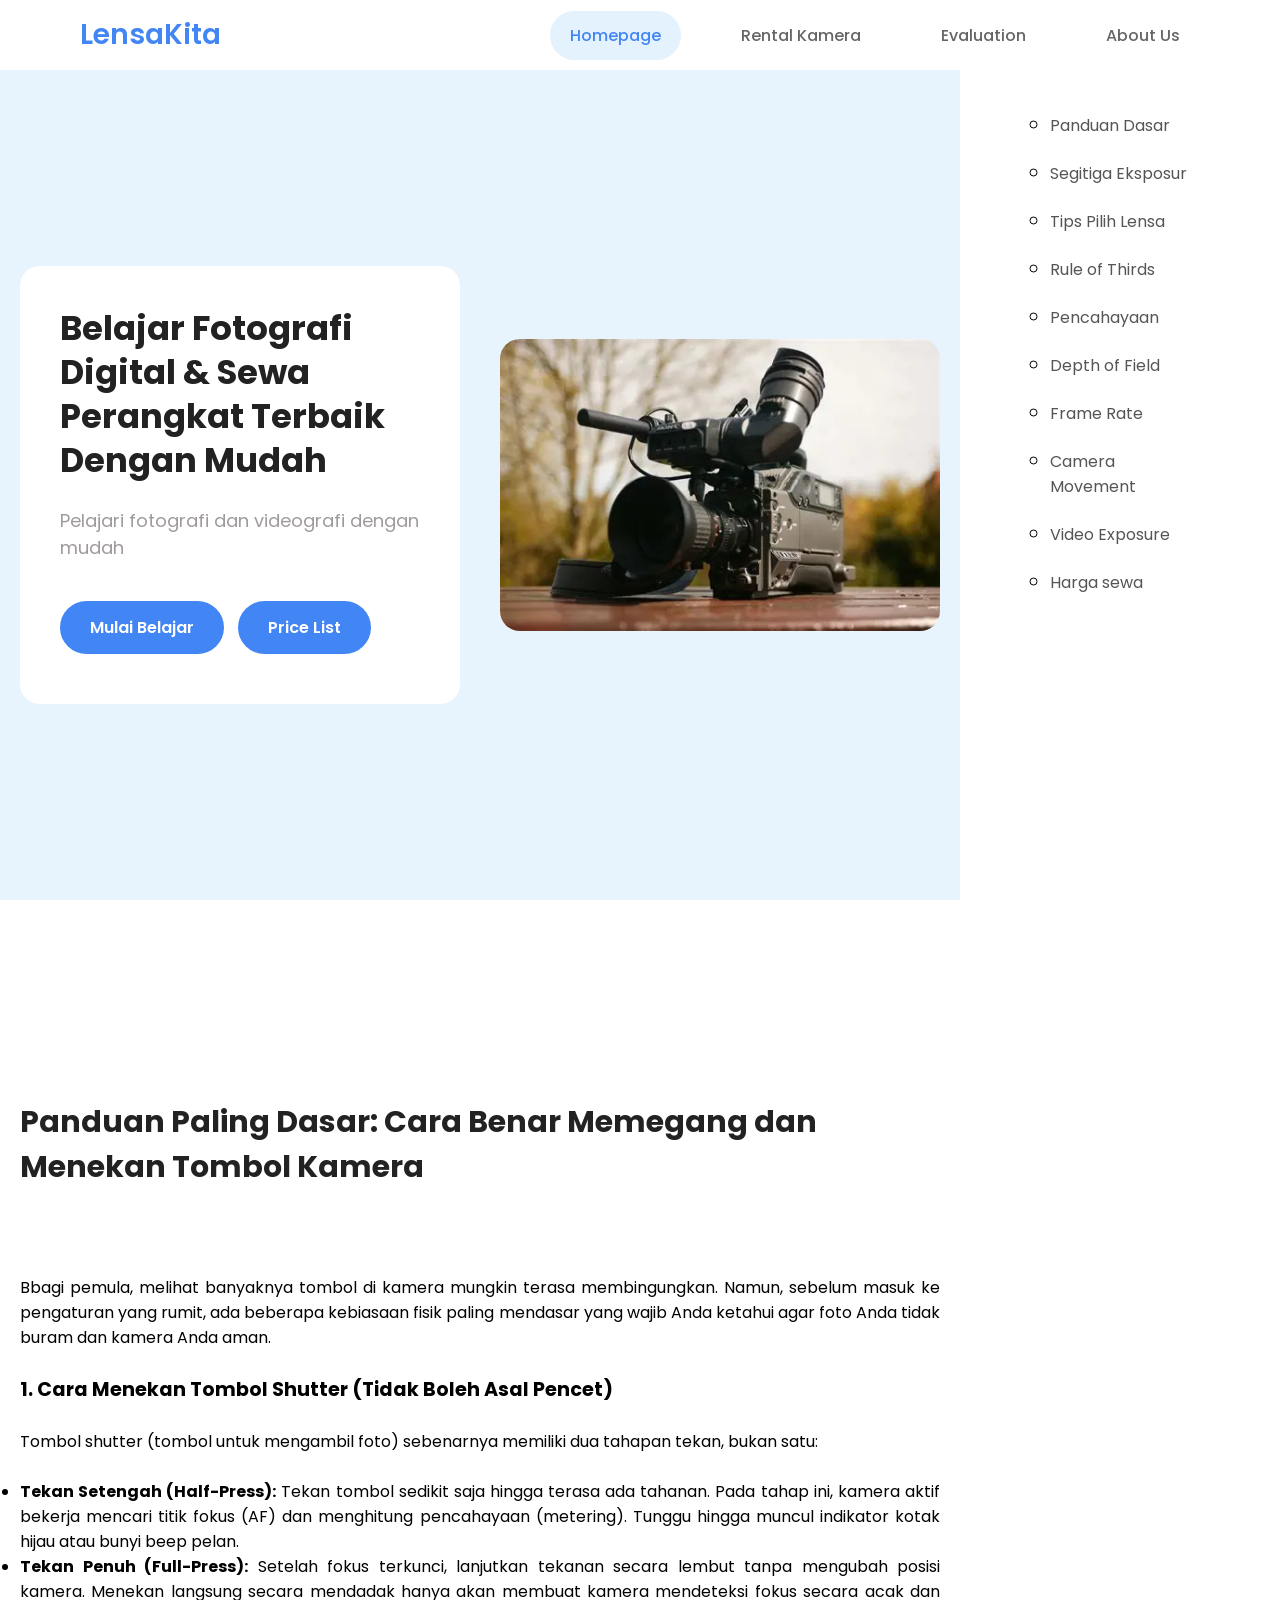
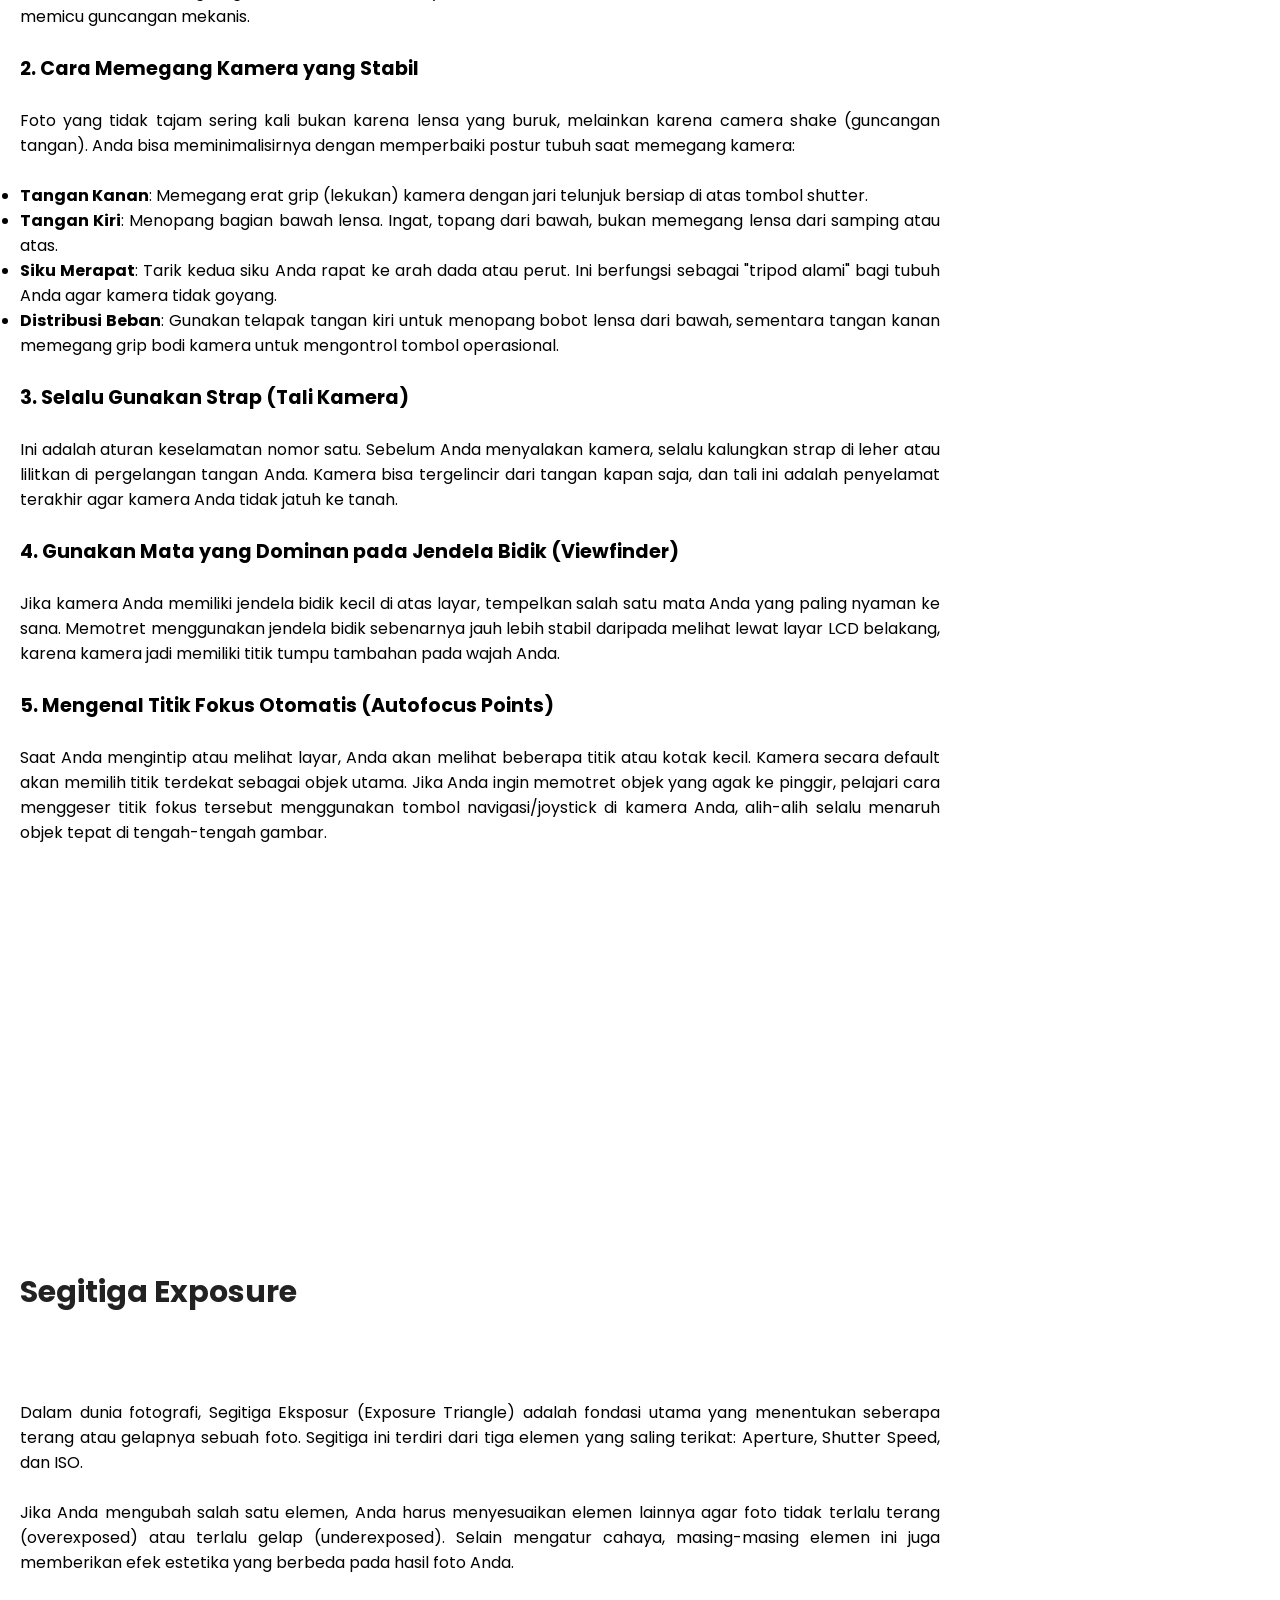
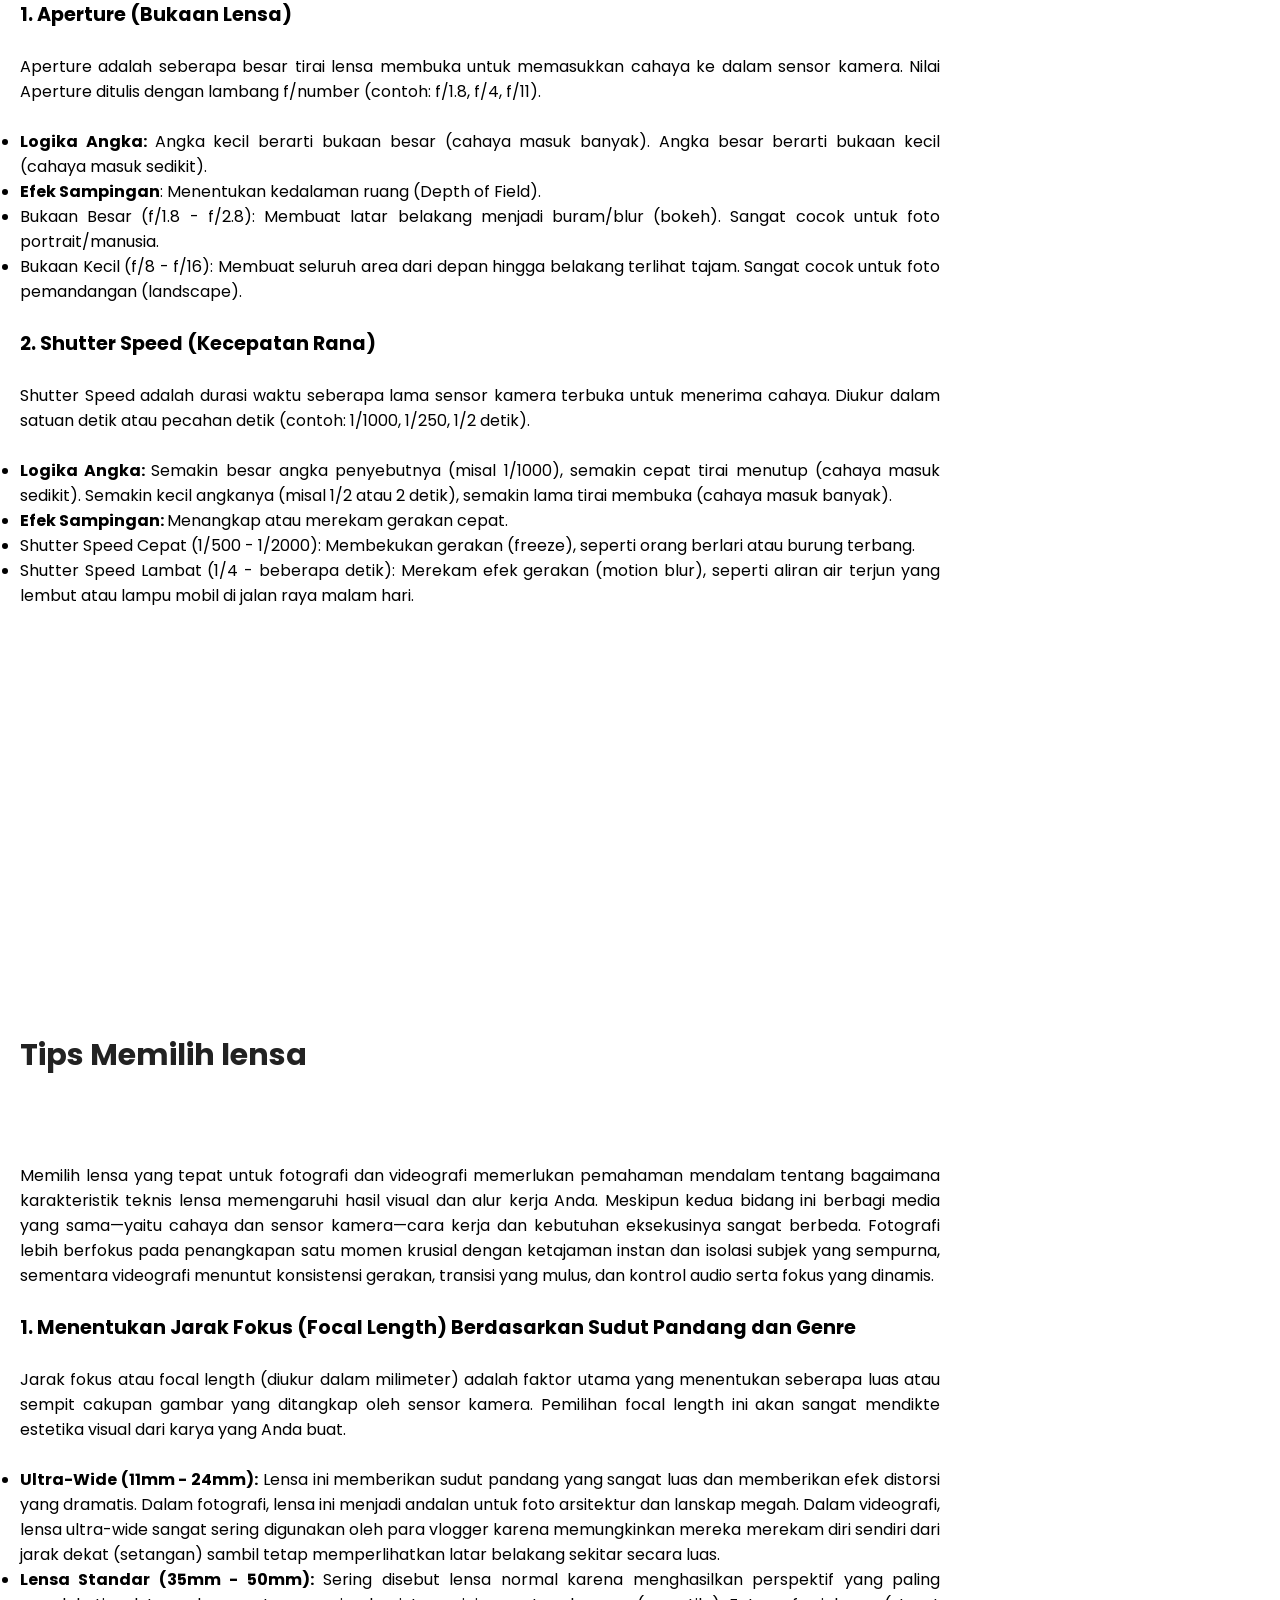
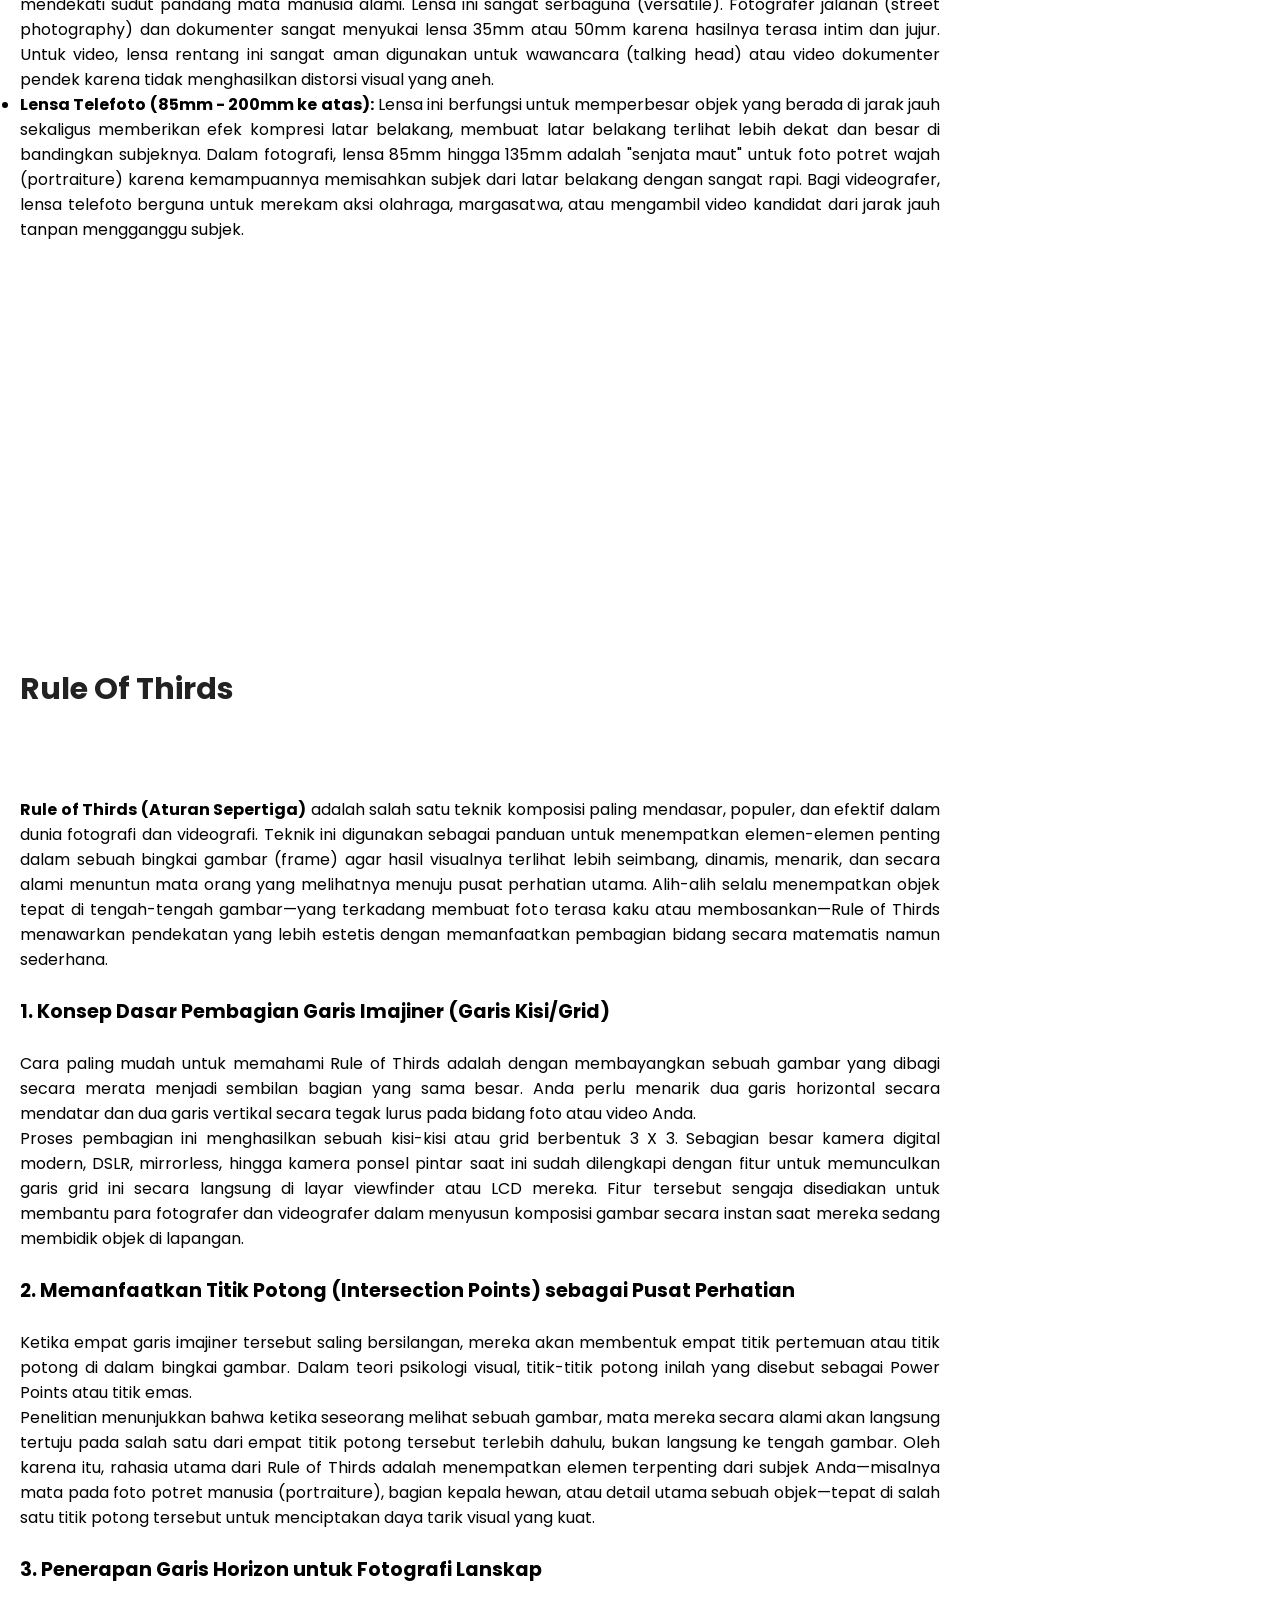
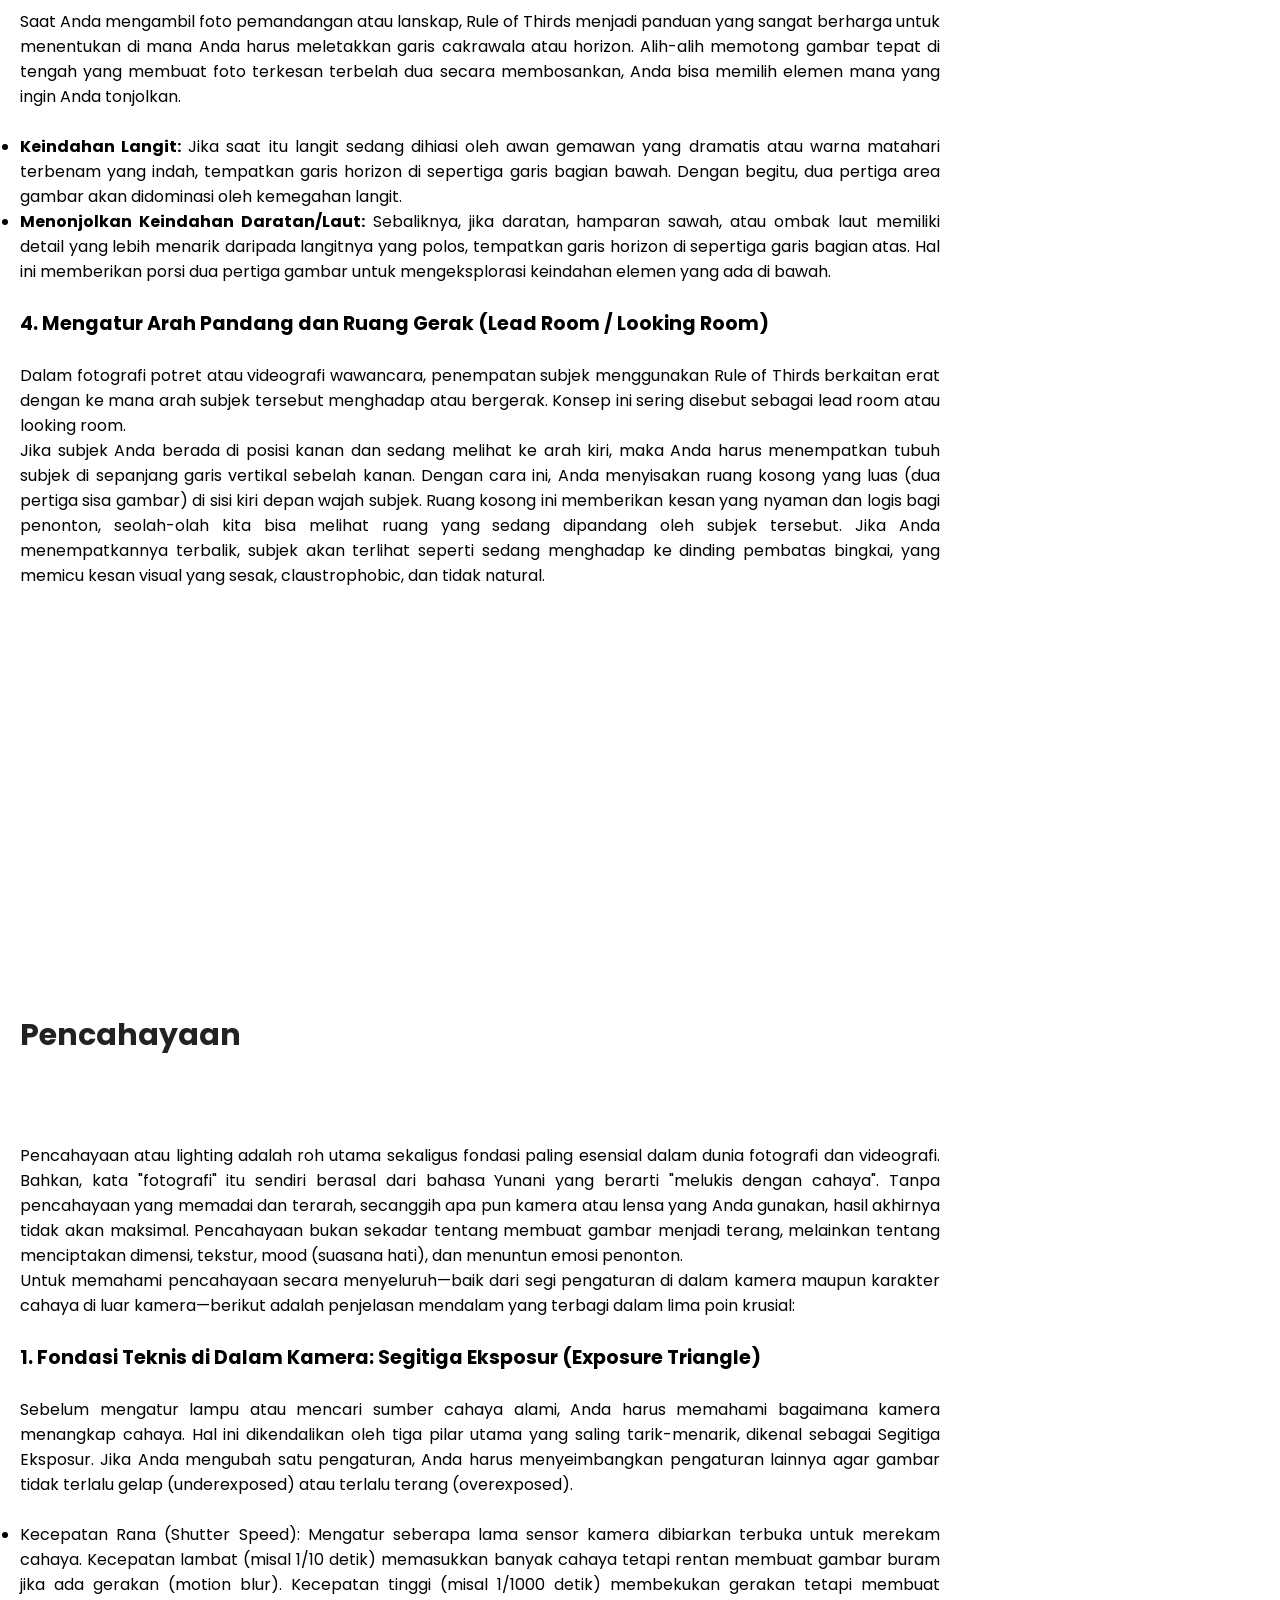
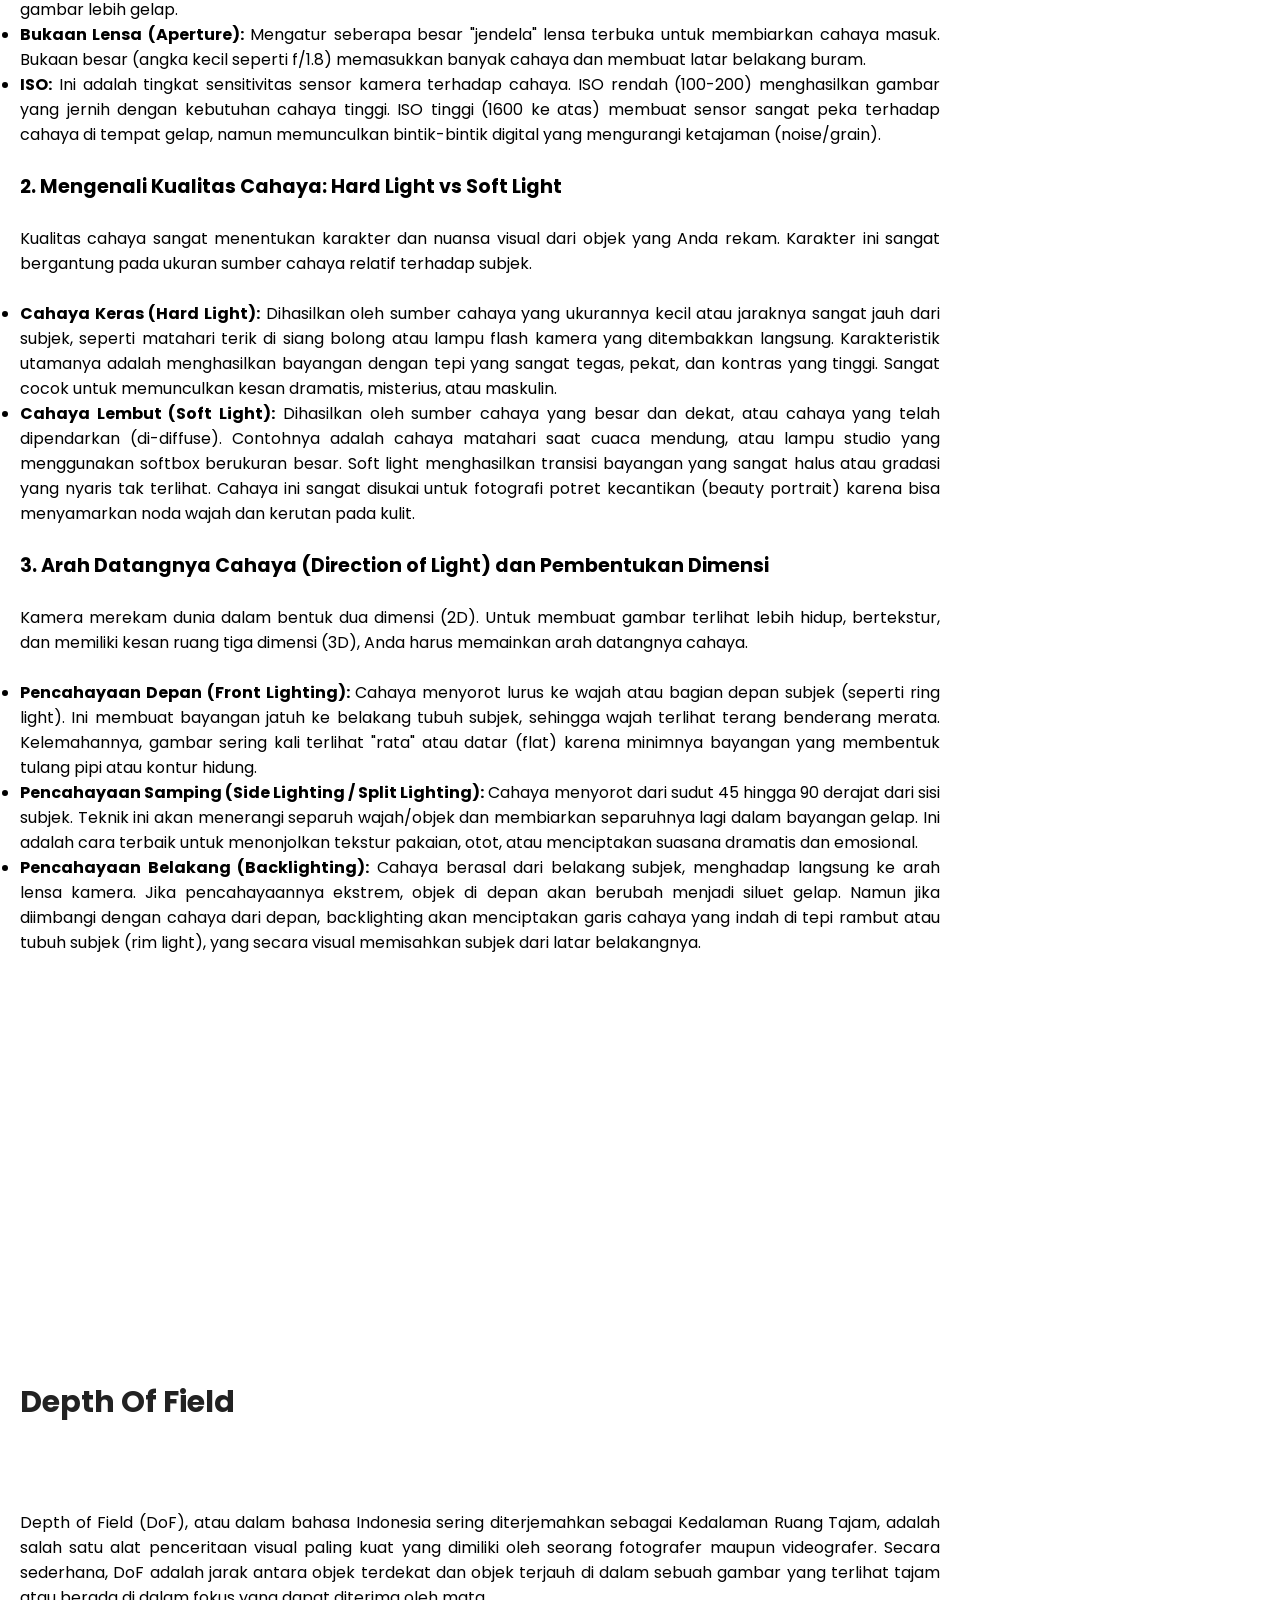
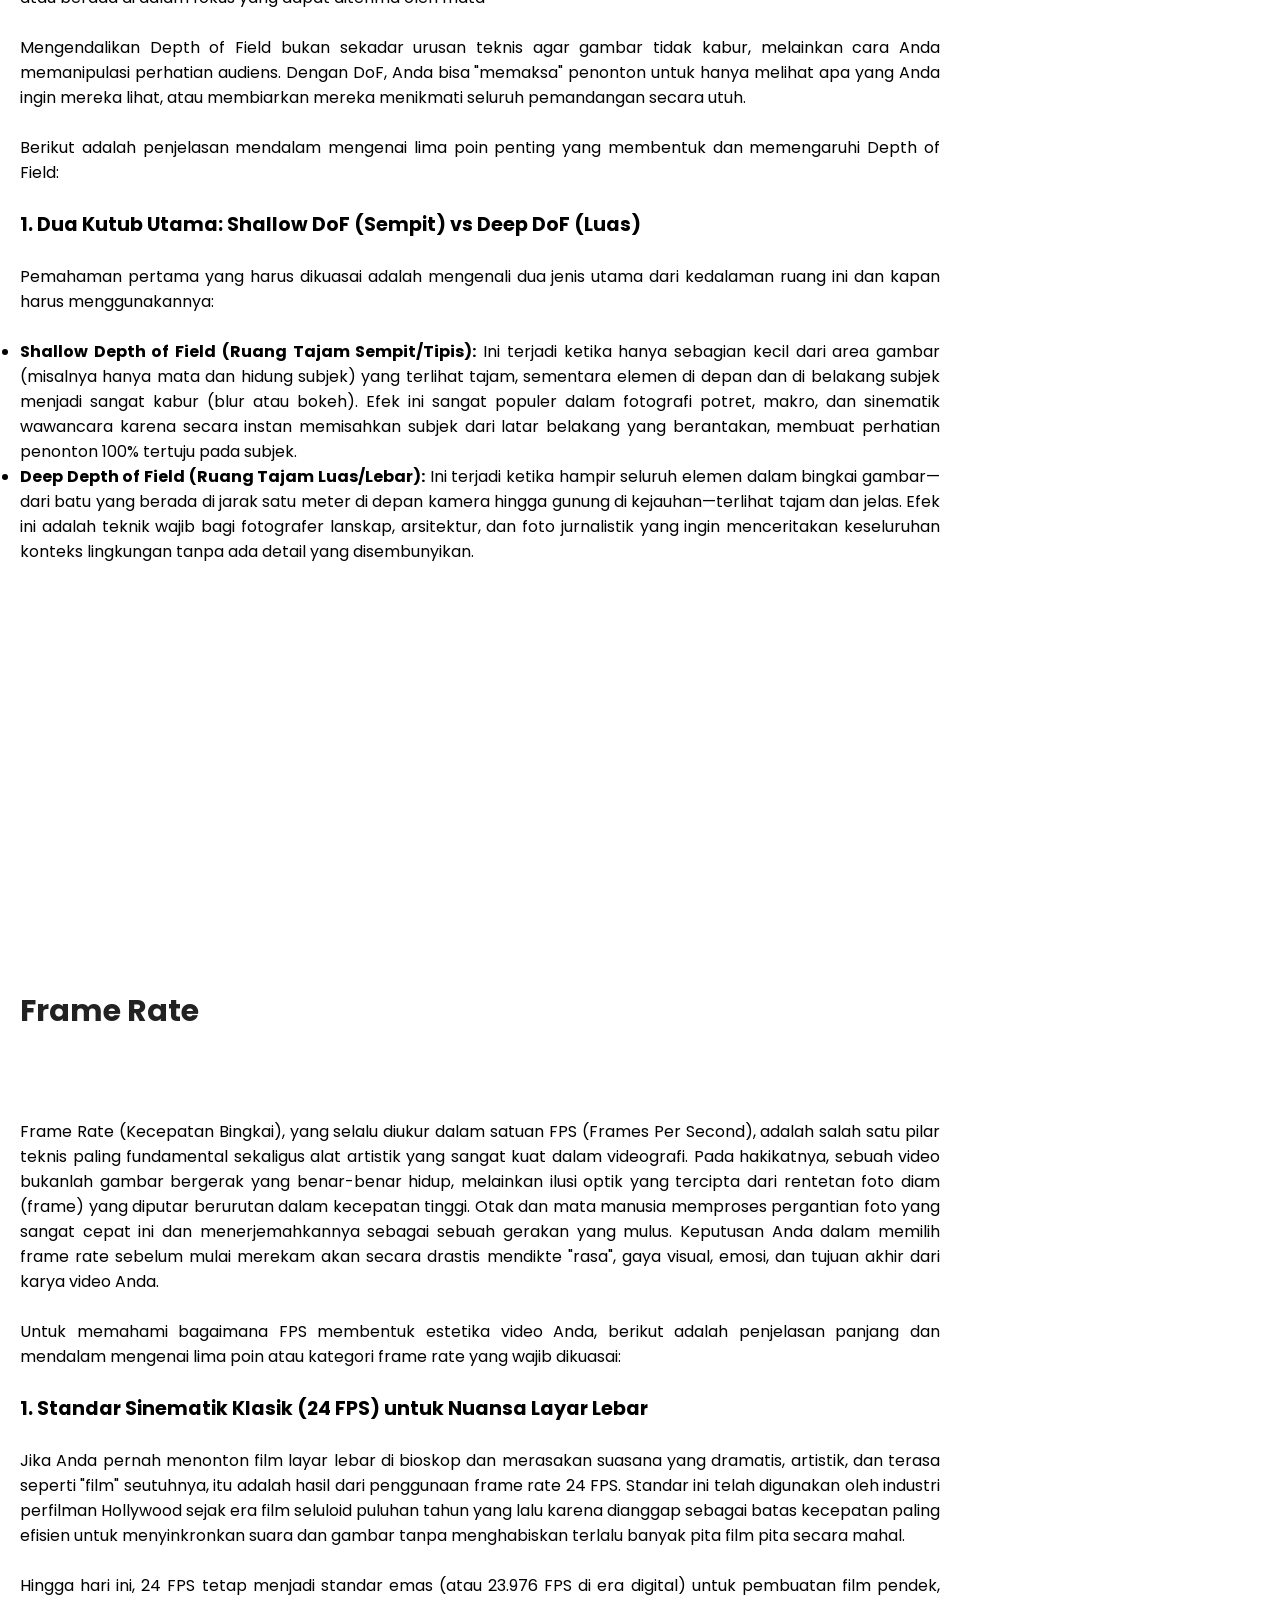
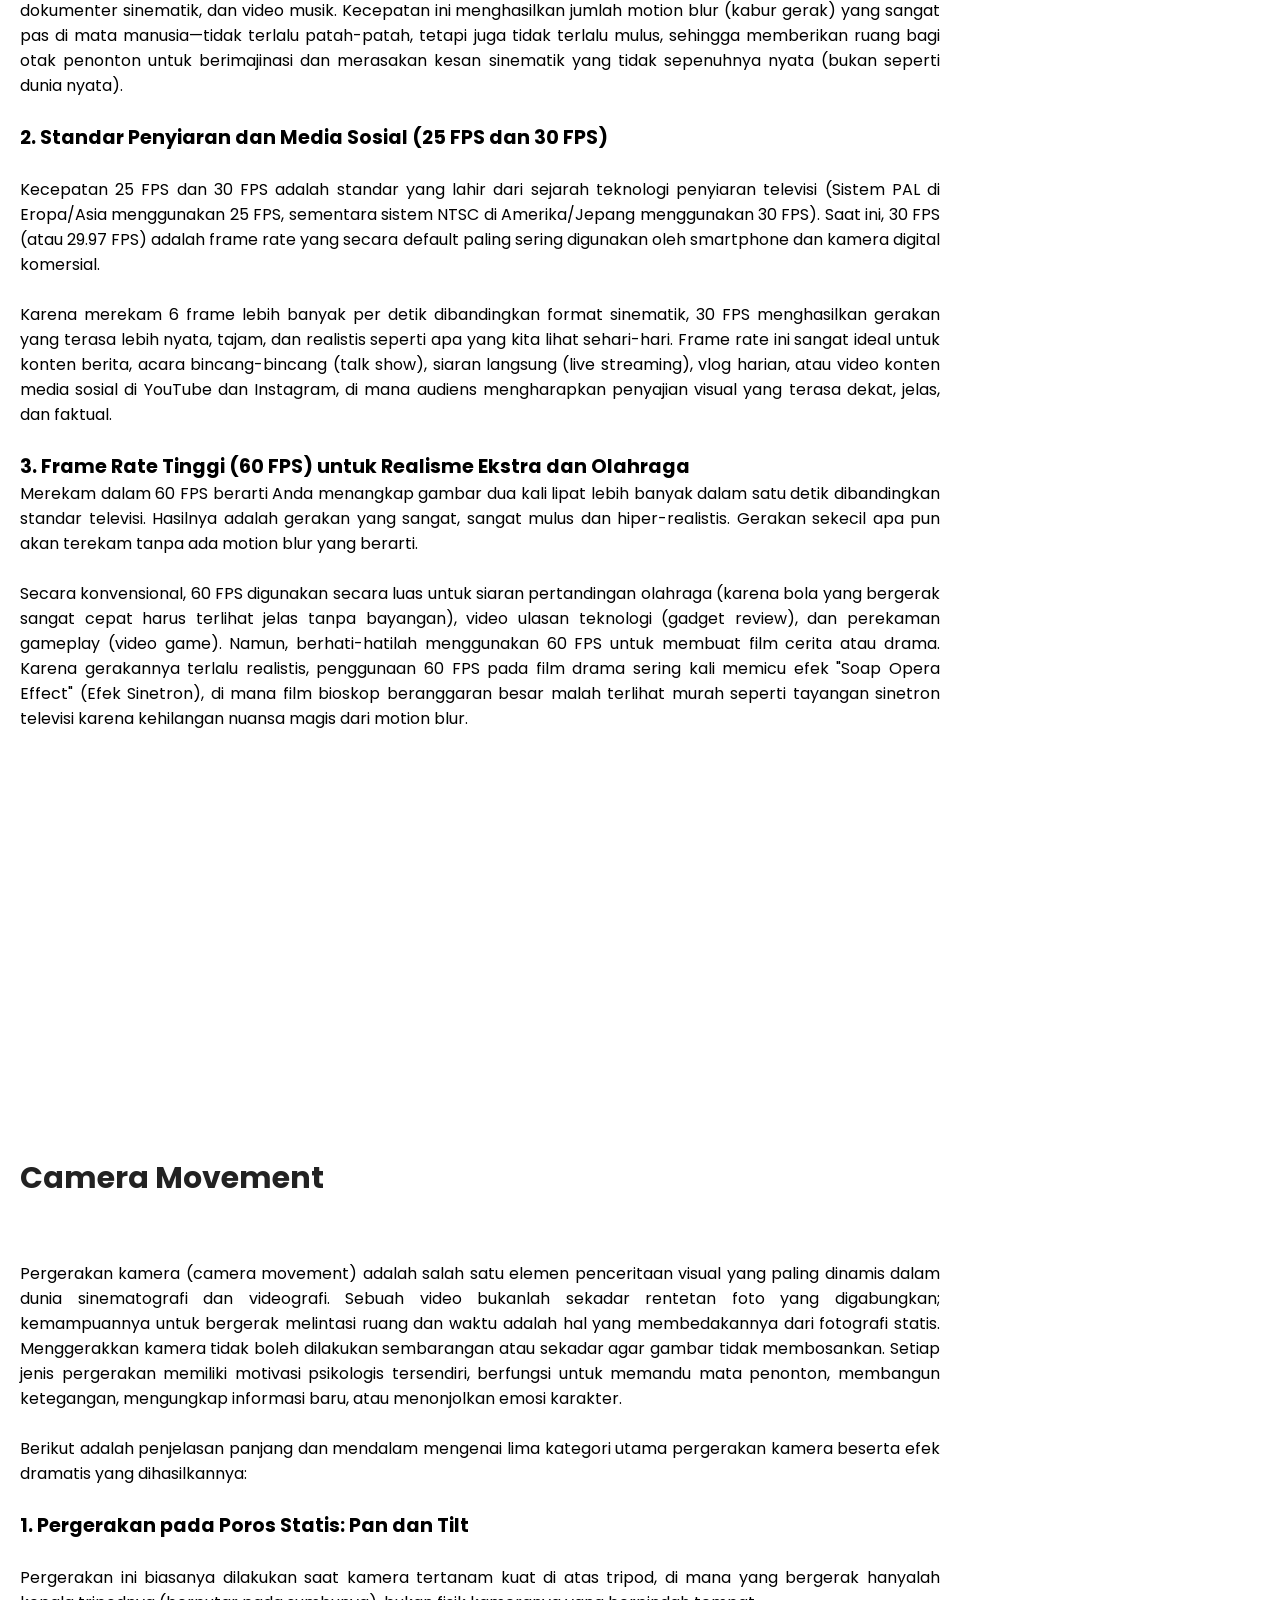
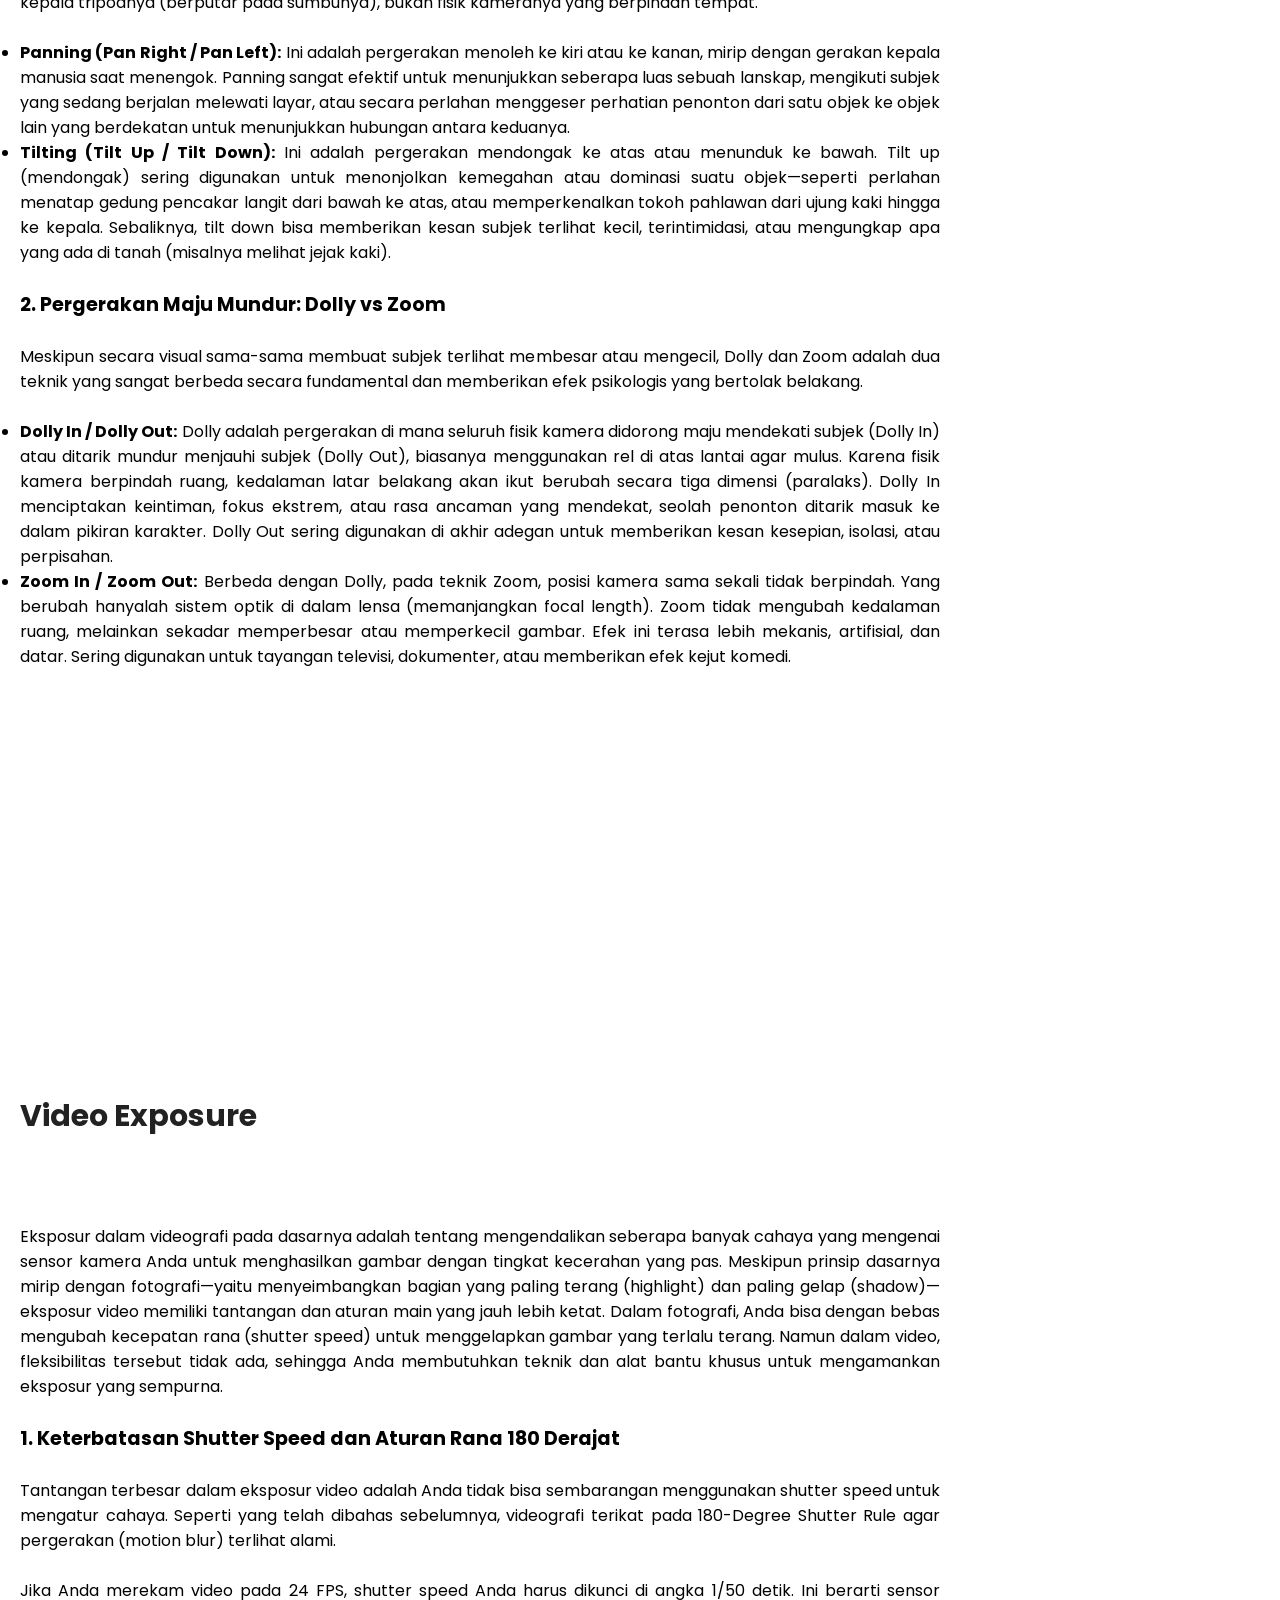
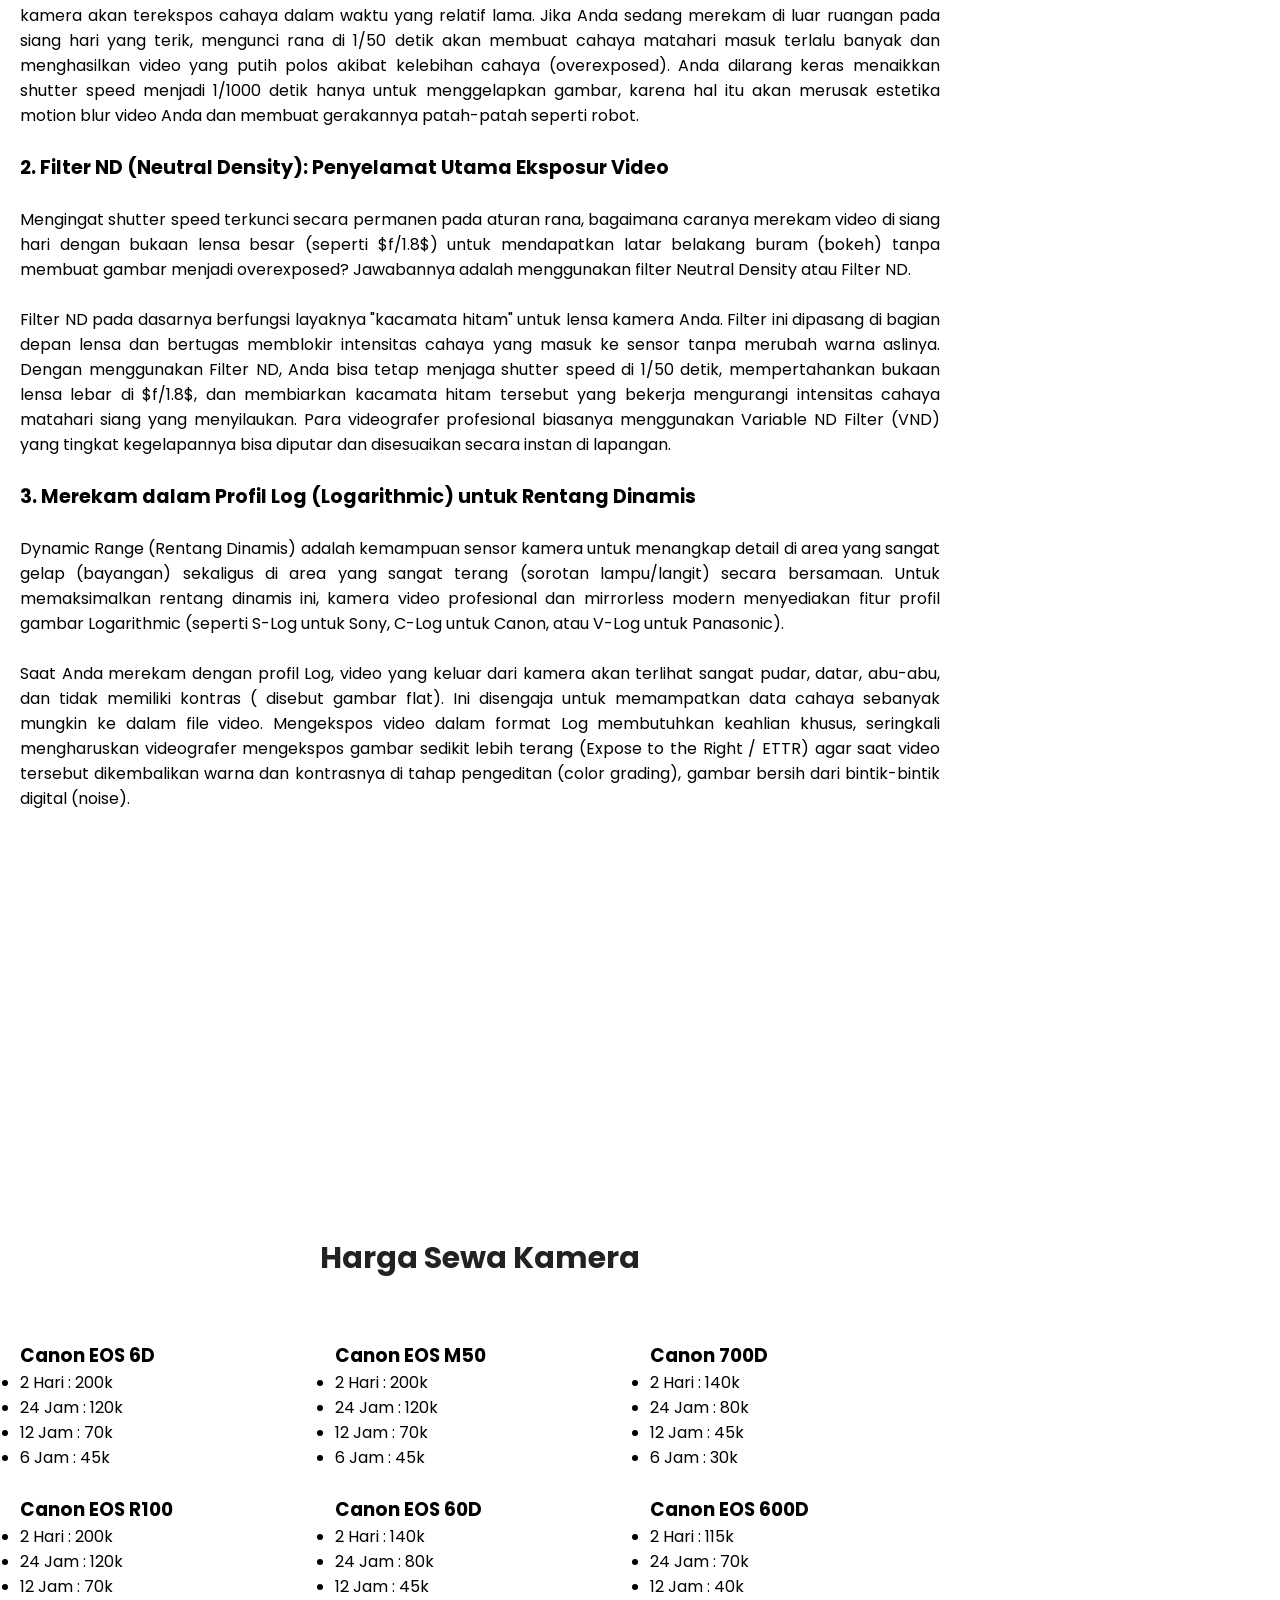
==== commit b2a089dd: "banyak perubahan dan penambahan nya" ====
--- a/index.html
+++ b/index.html
@@ -11,6 +11,7 @@
     />
   </head>
   <body>
+    <!-- section header dan menu -->
     <header class="headermenu">
       <div class="container">
         <div class="logo">LensaKita</div>
@@ -23,6 +24,7 @@
       </div>
     </header>
 
+    <!-- section sidebar -->
     <div class="sidebar-fixed">
       <ul class="sidebar-links">
         <li><a href="#penjelasan1">Panduan Dasar</a></li>
@@ -38,48 +40,24 @@
       </ul>
     </div>
     
+    
     <div class="wrapper">
-      
       <section class="judul">
         <div class="container">
           <div class="judul-box">
             <h1>Belajar Fotografi Digital & Sewa Perangkat Terbaik Dengan Mudah</h1>
             <p>Pelajari fotografi dan videografi dengan mudah</p>
-            <a href="#belajar" class="button">Mulai Belajar</a>
+            <a href="#penjelasan1" class="button">Mulai Belajar</a>
             <a href="#sewa" class="button">Price List</a>
           </div>
           <div class="judul-image">
-            <img
-              src="./assets/camera1.png"
-              alt="Ilustrasi Kamera LensaKita"
-            />
+            <img src="./assets/camera1.png" alt="Ilustrasi Kamera LensaKita"/>
           </div>
         </div>
       </section>
 
-      <section class="content light-bg">
-        <div class="container">
-          <h2 id="belajar">Basic Kamera</h2>
-          <div class="cards">
-            <a href="#penjelasan1" class="card card-link">
-              <div class="icon">📷</div>
-              <h2>Panduan Dasar</h2>
-            </a>
-            <a href="#penjelasan2" class="card card-link">
-              <div class="icon">🔼</div>
-              <h2>Segitiga Eksposur</h2>
-            </a>
-            <a href="#penjelasan3" class="card card-link">
-              <div class="icon">🔍</div>
-              <h2>Tips Memilih Lensa</h2>
-            </a>
-          </div>
-        </div>
-      </section>
-
       <section id="penjelasan1" class="content">
-        <div class="container">
-          <div class="explain">
+        <div class="container explain">
             <h2>Panduan Paling Dasar: Cara Benar Memegang dan Menekan Tombol Kamera</h2>
             <br/>
             <p>
@@ -153,13 +131,11 @@
               navigasi/joystick di kamera Anda, alih-alih selalu menaruh objek tepat di tengah-tengah gambar.
             </p>
             <br>
-          </div>
         </div>
       </section>
 
       <section id="penjelasan2" class="content">
-        <div class="container">
-          <div class="explain">
+        <div class="container explain">
             <h2>Segitiga Exposure</h2>
             <br>
             <p>
@@ -210,13 +186,11 @@
               <li>Shutter Speed Lambat (1/4 - beberapa detik): Merekam efek gerakan (motion blur), seperti aliran air terjun yang lembut atau lampu mobil di jalan raya malam hari.</li>
             </ul>
             <br>
-          </div>
         </div>
       </section>
 
       <section id="penjelasan3" class="content">
-        <div class="container">
-          <div class="explain">
+        <div class="container explain">
             <h2>Tips Memilih lensa</h2>
             <br>
             <p>
@@ -259,36 +233,11 @@
               </li>
             </ul>
             <br>
-          </div>
-        </div>
-      </section>
-
-      <section class="content light-bg">
-        <div class="container">
-          <h2>Basic Fotografi</h2>
-          <div class="cards">
-            <a href="#penjelasan4" class="card card-link">
-              <div class="icon">🎯</div>
-              <h3>Rule of Thirds</h3>
-              <p>Teknik komposisi untuk foto menarik</p>
-            </a>
-            <a href="#penjelasan5" class="card card-link">
-              <div class="icon">💡</div>
-              <h3>Pencahayaan</h3>
-              <p>Pengaturan arah & intensitas cahaya</p>
-            </a>
-            <a href="#penjelasan6" class="card card-link">
-              <div class="icon">🎨</div>
-              <h3>Depth of Field</h3>
-              <p>Buat efek bokeh indah</p>
-            </a>
-          </div>
         </div>
       </section>
 
       <section id="penjelasan4" class="content">
-        <div class="container">
-          <div class="explain">
+        <div class="container explain">
             <h2>Rule Of Thirds</h2>
             <br>
             <p>
@@ -360,13 +309,11 @@
               seperti sedang menghadap ke dinding pembatas bingkai, yang memicu kesan visual yang sesak, claustrophobic, dan tidak natural.
             </p>
             <br>
-          </div>
         </div>
       </section>
 
       <section id="penjelasan5" class="content">
-        <div class="container">
-          <div class="explain">
+        <div class="container explain">
             <h2>Pencahayaan</h2>
             <br>
             <p>
@@ -451,13 +398,11 @@
               </li>
             </ul>
             <br>
-          </div>
         </div>
       </section>
 
       <section id="penjelasan6" class="content">
-        <div class="container">
-          <div class="explain">
+        <div class="container explain">
             <h2>Depth Of Field</h2>
             <br>
             <p>
@@ -499,33 +444,12 @@
               </li>
             </ul>
             <br>
-          </div>
-        </div>
-      </section>
-
-      <section class="content light-bg">
-        <div class="container">
-          <h2>Basic Videografi</h2>
-          <div class="cards">
-            <a href="#penjelasan7" class="card card-link">
-              <div class="icon">🎥</div>
-              <h3>Frame Rate</h3>
-            </a>
-            <a href="#penjelasan8" class="card card-link">
-              <div class="icon">📹</div>
-              <h3>Camera Movement</h3>
-            </a>
-            <a href="#penjelasan9" class="card card-link">
-              <div class="icon">⚙️</div>
-              <h3>Video Exposure</h3>
-            </a>
-          </div>
-        </div>
-      </section>
+        </div>
+      </section>
+
 
       <section id="penjelasan7" class="content">
-        <div class="container">
-          <div class="explain">
+        <div class="container explain">
             <h2>Frame Rate</h2>
             <br>
             <p>
@@ -587,13 +511,11 @@
               tayangan sinetron televisi karena kehilangan nuansa magis dari motion blur.
             </p>
             <br>
-          </div>
         </div>
       </section>
 
       <section id="penjelasan8" class="content">
-        <div class="container">
-          <div class="explain">
+        <div class="container explain">
             <h2>Camera Movement</h2>
             <p>
               Pergerakan kamera (camera movement) adalah salah satu elemen penceritaan visual yang paling dinamis dalam dunia sinematografi dan 
@@ -652,13 +574,11 @@
               </li>
             </ul>
             <br>
-          </div>
         </div>
       </section>
 
       <section id="penjelasan9" class="content">
-        <div class="container">
-          <div class="explain">
+        <div class="container explain">
             <h2>Video Exposure</h2>
             <br>
             <p>
@@ -715,7 +635,6 @@
               saat video tersebut dikembalikan warna dan kontrasnya di tahap pengeditan (color grading), gambar bersih dari bintik-bintik digital (noise).
             </p>
             <br>
-          </div>
         </div>
       </section>
 
--- a/halaman 1.css
+++ b/halaman 1.css
@@ -1,292 +1,209 @@
-/* Reset Dasar */
-* {
-  margin: 0;
-  padding: 0;
-  box-sizing: border-box;
-}
-
-html {
-  scroll-behavior: smooth;
-}
-
-body {
-  font-family: "Poppins", sans-serif;
-}
-
-.wrapper {
-  width: 75%;
-  margin-top: 70px;
-}
-
-/* Container - FIXED 1200px */
-.container {
-  width: 100%;
-  max-width: 1200px; /* Mengunci lebar di layar besar (seperti 16 inch Anda) */
-  margin: 0 auto;
-  padding: 0 20px;    /* Memberikan ruang aman di layar kecil agar tidak mentok ke tepi */
-}
-
-
-/* Header */
-.headermenu {
-  background: white;
-  box-shadow: 0 2px 10px rgba(0, 0, 0, 0.1);
-  position: fixed;
-  width: 100%;
-  top: 0;
-  z-index: 100;
-}
-
-.headermenu .container {
-  display: flex;
-  justify-content: space-between;
-  align-items: center;
-  padding: 20px 40px;
-  height: 70px;
-}
-
-.logo {
-  font-size: 28px;
-  font-weight: 600;
-  color: #4285f4;
-}
-
-.nav {
-  display: flex;
-  gap: 40px;
-}
-
-.nav-link {
-  text-decoration: none;
-  color: #666;
-  font-weight: 500;
-  padding: 12px 20px;
-  border-radius: 25px;
-  font-size: 16px;
-}
-
-.nav-link.active {
-  background: #e3f2fd;
-  color: #4285f4;
-}
-
-/* section judul */
-.judul {
-  background: #e8f4fd;
-  display: flex;
-  align-items: center;
-  justify-content: center;
-  min-height: calc(100vh - 70px); /* Menghitung tinggi layar dikurangi tinggi header fixed */
-  padding: 40px 0;
-}
-
-.judul .container {
-  display: flex;
-  gap: 40px;               /* Jarak seimbang antara kotak teks dan gambar */
-  align-items: center;
-  justify-content: center; /* KUNCI UTAMA: Membuat teks & gambar berada persis di tengah */
-  height: auto;            /* Menghapus 100vh lama yang merusak layout */
-}
-
-.judul-box {
-  width: 48%;              /* Membagi porsi ruang secara adil */
-  padding: 40px;
-  background: white;
-  border-radius: 20px;
-  box-shadow: 0 10px 30px rgba(0, 0, 0, 0.1);
-}
-
-.judul-box h1 {
-  font-size: 34px;         /* Diperkecil sedikit agar proporsional di layar laptop */
-  margin-bottom: 25px;
-  color: #222;
-  line-height: 1.3;
-}
-
-.judul-box p {
-  font-size: 18px;
-  margin-bottom: 40px;
-  color: #a09b9b;
+* {                           /* Pemilih universal (*) menargetkan seluruh elemen HTML */
+  margin: 0;                  /* Nilai 0: Menghilangkan seluruh jarak luar elemen */
+  padding: 0;                 /* Nilai 0: Menghilangkan seluruh jarak dalam elemen */
+  box-sizing: border-box;     /* Nilai border-box: Memastikan padding dan border dihitung ke dalam total lebar/tinggi elemen agar layout tidak melar */
+}
+
+body {                        /* Pemilih tag body menargetkan seluruh isi badan dokumen web */
+  font-family: "Poppins", sans-serif; /* Nilai: Menggunakan font Poppins. Jika gagal dimuat, gunakan font sans-serif bawaan sistem */
+}
+
+.wrapper {                    /* Pemilih class .wrapper sebagai pembungkus area konten selain sidebar */
+  width: 75%;                 /* Nilai 75%: Membatasi lebar elemen ini hanya memakan 75% dari layar */
+  margin-top: 70px;           /* Nilai 70px: Memberi jarak dorongan ke bawah sebesar 70px (memberi ruang untuk header) */
+}
+
+/*  */
+.container {                  /* Pemilih class .container untuk membatasi rentang lebar konten */
+  width: 100%;                /* Nilai 100%: Mengambil lebar penuh dari elemen induknya */
+  max-width: 1200px;          /* Nilai 1200px: Membatasi maksimal kelebaran elemen di 1200px pada layar besar */
+  margin: 0 auto;             /* Nilai 0 auto: Margin atas-bawah 0, margin kanan-kiri otomatis (membuat elemen posisinya rata tengah di layar) */
+  padding: 0 20px;            /* Nilai 0 20px: Padding atas-bawah 0, kanan-kiri 20px (agar konten tidak menempel ujung layar di HP) */
+}
+
+/* Header dan Menu */
+.headermenu {                 /* Pemilih class .headermenu untuk membungkus area navigasi */
+  background: white;        /* Nilai white: Warna latar belakang putih solid */
+  position: fixed;            /* Nilai fixed: Membuat header melayang dan diam di tempat meski di scroll */
+  width: 100%;                /* Nilai 100%: Lebar header membentang penuh dari ujung ke ujung layar */
+  top: 0;                     /* Nilai 0: Posisinya menempel persis di ujung paling atas layar */
+  z-index: 100;               /* Nilai 100: Memberi urutan tumpukan prioritas ke-100 agar berada di atas elemen lain */
+}
+
+.headermenu .container {      /* Pemilih: Menargetkan .container yang khusus ada di dalam .headermenu */
+  display: flex;              /* Nilai flex: Mengaktifkan tata letak flexbox (menyusun item ke samping) */
+  justify-content: space-between; /* Nilai space-between: Mendorong elemen di dalamnya sejauh mungkin (logo ke kiri mentok, menu ke kanan mentok) */
+  align-items: center;        /* Nilai center: Meratakan posisi elemen secara vertikal di tengah */
+  padding: 20px 40px;         /* Nilai 20px 40px: Jarak dalam vertikal 20px, horizontal 40px */
+  height: 70px;               /* Nilai 70px: Mengunci tinggi pasti untuk area header ini */
+}
+
+.logo {                       /* Pemilih class .logo untuk teks LensaKita */
+  font-size: 28px;            /* Nilai 28px: Ukuran teks logo */
+  font-weight: 600;           /* Nilai 600: Ketebalan font semi-bold */
+  color: #4285f4;             /* Nilai hex: Mengatur warna teks menjadi biru terang (Google Blue) */
+}
+
+.nav {                        /* Pemilih class .nav sebagai pembungkus tautan navigasi */
+  display: flex;              /* Nilai flex: Menyusun menu navigasi berjejer ke samping */
+  gap: 40px;                  /* Nilai 40px: Memberikan jarak celah yang seragam sebesar 40px antar menu */
+}
+
+.nav-link {                   /* Pemilih class .nav-link untuk masing-masing tombol teks menu */
+  text-decoration: none;      /* Nilai none: Menghilangkan garis bawah standar pada link (tag a) */
+  color: #666;              /* Nilai hex: Warna teks abu-abu gelap */
+  font-weight: 500;           /* Nilai 500: Ketebalan font medium */
+  padding: 12px 20px;         /* Nilai 12px 20px: Memberi ruang klik tombol (12px vertikal, 20px horizontal) */
+  border-radius: 25px;        /* Nilai 25px: Membuat sudut tepi tombol melengkung/membulat */
+  font-size: 16px;            /* Nilai 16px: Ukuran standar teks menu */
+}
+
+.nav-link.active {            /* Pemilih class: Menargetkan elemen yang punya .nav-link DAN .active bersamaan */
+  background: #e3f2fd;      /* Nilai hex: Latar belakang biru sangat muda untuk menu yang sedang dikunjungi */
+  color: #4285f4;           /* Nilai hex: Warna teks berubah menjadi biru khas agar kontras */
+}
+
+.judul {                      /* Pemilih class .judul untuk spanduk halaman depan */
+  background: #e8f4fd;      /* Nilai hex: Warna latar biru keputihan (ice blue) */
+  display: flex;              /* Nilai flex: Membolehkan pengaturan tata letak di dalamnya */
+  align-items: center;        /* Nilai center: Konten berada di tengah vertikal */
+  justify-content: center;    /* Nilai center: Konten berada di tengah horizontal */
+  min-height: calc(100vh - 70px); /* Nilai calc: Memaksa area ini minimal setinggi layar utuh (100vh) dikurangi tinggi header (70px) */
+  padding: 40px 0;            /* Nilai 40px 0: Jarak tambahan atas-bawah 40px, kanan-kiri 0 */
+}
+
+.judul .container {           /* Pemilih khusus .container di dalam bagian judul */
+  display: flex;              /* Nilai flex: Berjejer samping untuk teks dan gambar */
+  gap: 40px;                  /* Nilai 40px: Jarak celah antara teks kiri dan gambar kanan */
+  align-items: center;        /* Nilai center: Disejajarkan ke tengah vertikal */
+  justify-content: center;    /* Nilai center: Disejajarkan ke tengah horizontal */
+  height: auto;               /* Nilai auto: Tingginya mengikuti seberapa banyak isi elemennya */
+}
+
+.judul-box {                  /* Pemilih class untuk kotak penampung teks H1 dan Paragraf */
+  width: 48%;                 /* Nilai 48%: Mengambil hampir setengah dari lebar induknya (menyisakan ruang untuk gambar) */
+  padding: 40px;              /* Nilai 40px: Jarak di dalam tepi kotak */
+  background: white;        /* Nilai white: Kotak berwarna putih bersih */
+  border-radius: 20px;        /* Nilai 20px: Ujung kotak melengkung */
+}
+
+.judul-box h1 {               /* Pemilih judul H1 di dalam judul-box */
+  font-size: 34px;            /* Nilai 34px: Ukuran font judul utama */
+  margin-bottom: 25px;        /* Nilai 25px: Jarak pendorong ke teks di bawahnya */
+  color: #222;              /* Nilai hex: Warna teks hitam lembut (dark charcoal) */
+  line-height: 1.3;           /* Nilai 1.3: Jarak spasi antar baris kalimat (1.3 kali lipat ukuran font) */
+}
+
+.judul-box p {                /* Pemilih paragraf di dalam judul-box */
+  font-size: 18px;            /* Nilai 18px: Ukuran teks deskripsi */
+  margin-bottom: 40px;        /* Nilai 40px: Jarak dorongan cukup jauh ke tombol di bawahnya */
+  color: #a09b9b;           /* Nilai hex: Warna teks abu-abu terang */
 }
 
 /* Pembungkus Gambar */
-.judul-image {
-  width: 48%;              /* Seimbang dengan lebar judul-box */
-  display: flex;
-  justify-content: center;
-  align-items: center;
-}
-
-.judul-image img {
-  width: 100%;
-  max-width: 450px;        
-  height: auto;            
-  object-fit: cover;
-  border-radius: 20px;
+.judul-image {                /* Pemilih class untuk kontainer gambar hero */
+  width: 48%;                 /* Nilai 48%: Mengambil lebar seimbang dengan kotak teks */
+  display: flex;              /* Nilai flex: Untuk mempermudah penempatan gambar */
+  justify-content: center;    /* Nilai center: Gambar rata tengah mendatar dalam areanya */
+  align-items: center;        /* Nilai center: Gambar rata tengah vertikal dalam areanya */
+}
+
+.judul-image img {            /* Pemilih menargetkan file gambar fisik di dalam judul-image */
+  width: 100%;                /* Nilai 100%: Gambar bisa membesar hingga memakan full lebar induknya */
+  max-width: 450px;           /* Nilai 450px: Gambar tidak boleh lebih lebar dari 450px meski layar sangat besar */
+  height: auto;               /* Nilai auto: Tinggi otomatis menyesuaikan agar aspek rasio tidak peyang */
+  object-fit: cover;          /* Nilai cover: Memastikan gambar mengisi ruang tanpa terdistorsi (dipotong rapi jika beda dimensi) */
+  border-radius: 20px;        /* Nilai 20px: Ujung gambar dilengkungkan selaras dengan kotak teks */
 }
 
 /* Tombol */
-.button {
-  display: inline-block;
-  background: #4285f4;
-  color: white;
-  padding: 14px 30px;      /* Diperkecil sedikit ukurannya agar lebih estetik */
-  text-decoration: none;
-  border-radius: 30px;
-  font-weight: 600;
-  font-size: 16px;
-  box-shadow: 0 8px 20px rgba(66, 133, 244, 0.3);
-  transition: all 0.3s;
-  margin-right: 10px;      /* Memberi jarak antar tombol agar tidak menempel */
-  margin-bottom: 10px;     /* Jarak aman jika tombol terpaksa turun di layar kecil */
-}
-
-/* Sidebar Section */
-.sidebar-fixed {
-  position: fixed;
-  width: 25%;
-  height: 100%;
-  right: 0px;
-  top: 20px;
-  background: #ffffff;
-  padding: 90px; /* Atas 80px (agar tidak tertutup header), kanan/kiri 25px, bawah 30px */
-  overflow-y: auto;
-  overflow-x: hidden;
-}
-
-.sidebar-links {
-  list-style: circle;
-  padding: 0;
-  margin: right;
-}
-
-.sidebar-links li {
-  margin-bottom: 20px;
-  font-size: larger;
-  text-align: left;
-}
-
-.sidebar-links a {
-  text-decoration: none;
-  color: #555;
-  transition: all 0.3s ease;
-  display: block;
-  font-size: 1rem;
-}
-
-/* Content Sections  */
-.content {
-  padding: 100px 0;
-}
-
-.content h2 {
-  text-align: center;
-  font-size: 30px;
-  margin-bottom: 60px;
-  color: #222;
-}
-
-/* Cards - Fixed 3 Columns */
-.cards {
-  display: flex;
-  gap: 40px;
-  justify-content: center;
-}
-
-.explain {
-  text-align: justify;
-}
-
-.explain p {
-    text-align: justify;
-}
-
-.explain h2 {
-  text-align: left;
-}
-.explain h3 {
-  font-size: larger;
-}
-
-.card {
-  flex: 1;
-  max-width: 350px;
-  background: white;
-  padding: 40px 30px;
-  border-radius: 20px;
-  text-align: center;
-  box-shadow: 0 8px 25px rgba(0, 0, 0, 0.08);
-  transition: all 0,3s;
-  border: 1px solid #eee;
-}
-
-.card-link {
-  text-decoration: none;
-  color: inherit;
-  display: block;
-}
-
-.harga-sewa {
-    padding: 40px 20px;
-}
-
-.harga-grid {
-    display: grid;
-    grid-template-columns: repeat(3, 1fr);
-    gap: 25px;
-}
-
-.harga-card {
-    background: #ffffff;
-    border-radius: 15px;
-    padding: 20px;
-    box-shadow: 0 4px 10px rgba(0,0,0,0.1);
-    transition: 0.3s;
+.button {                     /* Pemilih class .button (seperti "Mulai Belajar" & "Price List") */
+  display: inline-block;      /* Nilai inline-block: Tombol berjejer samping tapi sifat margin/paddingnya tidak menabrak batas baris */
+  background: #4285f4;      /* Nilai hex: Warna background tombol biru Google */
+  color: white;             /* Nilai white: Warna teks tombol putih */
+  padding: 14px 30px;         /* Nilai 14px 30px: Area klik vertikal 14px, horizontal 30px */
+  text-decoration: none;      /* Nilai none: Menghilangkan garis bawah pada tautan link */
+  border-radius: 30px;        /* Nilai 30px: Membulatkan ujung tombol secara ekstrem (efek kapsul/pil) */
+  font-weight: 600;           /* Nilai 600: Ketebalan teks semi-bold */
+  font-size: 16px;            /* Nilai 16px: Ukuran teks tombol standar */
+  margin-right: 10px;         /* Nilai 10px: Mendorong tombol/elemen lain di sebelah kanannya sejauh 10px */
+  margin-bottom: 10px;        /* Nilai 10px: Mendorong tombol/elemen lain di bawahnya jika tombol patah baris */
+}
+
+
+.sidebar-fixed {              /* Pemilih class sidebar */
+  position: fixed;            /* Nilai fixed: Sidebar melayang menempel dan ikut turun saat di-scroll */
+  width: 25%;                 /* Nilai 25%: Sidebar mencaplok 25% area layar di kanan */
+  height: 100%;               /* Nilai 100%: Sidebar memanjang setinggi penuh layar */
+  right: 0px;                 /* Nilai 0px: Menempel rapat di pinggir kanan layar */
+  top: 20px;                  /* Nilai 20px: Berjarak 20px dari atap layar */
+  background: #ffffff;      /* Nilai hex: Background warna putih */
+  padding: 90px;              /* Nilai 90px: Padding besar di semua sisi, utamanya agar teks tidak terhalang header 70px */
+}
+
+.sidebar-links {              /* Pemilih kontainer unordered list (ul) di sidebar */
+  list-style: circle;         /* Nilai circle: Bentuk peluru poin list (bullet) berupa lingkaran putih/kosong tengah */
+  padding: 0;                 /* Nilai 0: Menghapus padding bawaan ul */
+  margin: o;                  /* ! ERROR/TYPO: Huruf 'o' bukan nilai yang valid. Seharusnya angka 0 (nol) */
+}
+
+.sidebar-links li {           /* Pemilih item list (li) individu dalam sidebar */
+  margin-bottom: 20px;        /* Nilai 20px: Jarak ke bawah antar baris menu sidebar */
+  font-size: larger;          /* Nilai larger: Ukuran font diperbesar relatif terhadap font standarnya */
+  text-align: left;           /* Nilai left: Teks dipaksa rata kiri */
+}
+
+.sidebar-links a {            /* Pemilih link (a) di dalam sidebar */
+  text-decoration: none;      /* Nilai none: Hapus garis bawah link */
+  color: #555;              /* Nilai hex: Teks abu-abu netral */
+  display: block;             /* Nilai block: Membuat area klik selebar listnya, tidak hanya sebatas teksnya saja */
+  font-size: 1rem;            /* Nilai 1rem: Ukuran font seukuran root utama (biasanya 16px di browser) */
+}
+
+
+.content {                    /* Pemilih class .content penampung artikel */
+  padding: 200px 0;           /* Nilai 200px 0: Jarak vertikal atas dan bawah yang sangat lebar (200px) antar section */
 } 
 
-.harga-card h3 {
-    text-align: center;
-    margin-bottom: 15px;
-    color: #222;
-}
-
-.harga-card ul {
-    list-style: none;
-    padding: 0;
-}
-
-.harga-card ul li {
-    padding: 10px;
-    margin-bottom: 10px;
-    background: #f5f5f5;
-    border-radius: 8px;
-}
-
-
-.icon {
-  font-size: 60px;
-  margin-bottom: 25px;
-}
-
-.card h3 {
-  font-size: 26px;
-  margin-bottom: 20px;
-  color: #222;
-}
-
-
-/* Footer */
-.footer {
-  position: relative;
-  background: #333;
-  color: white;
-  text-align: center;
-  padding: 20px 0;
-  z-index: 1100;
-}
-
-.footer p {
-  font-size: 16px;
-  color: #ccc;
-}
-
+/* mengatur ukuran dan penempatan */
+.content h2 {                 /* Pemilih judul utama H2 di dalam konten */
+  text-align: center;         /* Nilai center: Judul dipusatkan di tengah layar */
+  font-size: 30px;            /* Nilai 30px: Ukuran besar untuk membedakan judul antar bab */
+  margin-bottom: 60px;        /* Nilai 60px: Jarak dari judul H2 ke paragraf di bawahnya */
+  color: #222;              /* Nilai hex: Warna teks gelap mendekati hitam */
+}
+
+.explain {                    /* Pemilih class untuk area paragraf penjelasan */
+  text-align: justify;        /* Nilai justify: Membuat paragraf memanjang rata dan rapi di sisi kiri dan kanan (seperti koran) */
+}
+
+.explain p {                  /* Pemilih menargetkan spesifik tag paragraf */
+  text-align: justify;        /* Nilai justify: Penegasan teks rata kanan-kiri */
+}
+
+.explain h2 {                 /* Pemilih judul H2 khusus jika ada di dalam class explain */
+  text-align: left;           /* Nilai left: Menimpa style 'center' sebelumnya, H2 di sini dipaksa rata kiri */
+}
+.explain h3 {                 /* Pemilih anak judul H3 di dalam artikel */
+  font-size: larger;          /* Nilai larger: Ukuran sub-judul lebih besar dari teks paragraf */
+}
+
+.harga-grid {                 /* Pemilih container grid produk sewa */
+  display: grid;              /* Nilai grid: Mengaktifkan tata letak grid dua dimensi (baris dan kolom) */
+  grid-template-columns: repeat(3, 1fr); /* Nilai repeat(3, 1fr): Memecah kontainer menjadi 3 kolom berukuran sama (1 fraction) */
+  gap: 25px;                  /* Nilai 25px: Jarak celah horizontal dan vertikal antar kartu produk 25px */
+}
+
+.footer {                     /* Pemilih kontainer footer paling bawah */
+  position: relative;         /* Nilai relative: Posisinya natural berada di dasar setelah elemen lain selesai */
+  background: #333;         /* Nilai hex: Warna background abu-abu gelap sangat pekat */
+  color: white;             /* Nilai white: Warna font dasar menjadi putih */
+  text-align: center;         /* Nilai center: Menyelaraskan teks di tengah */
+  padding: 20px 0;            /* Nilai 20px 0: Padding atas-bawah 20px, kanan-kiri 0 */
+  z-index: 1100;              /* Nilai 1100: Tumpukan ekstrem tertinggi untuk menimpa elemen z-index lain (misal menutupi .sidebar-fixed) saat di dasar */
+}
+
+.footer p {                   /* Pemilih teks paragraf copyright */
+  font-size: 16px;            /* Nilai 16px: Ukuran teks normal */
+  color: #ccc;              /* Nilai hex: Teks abu-abu terang (terlihat kontras dengan background #333) */
+}
